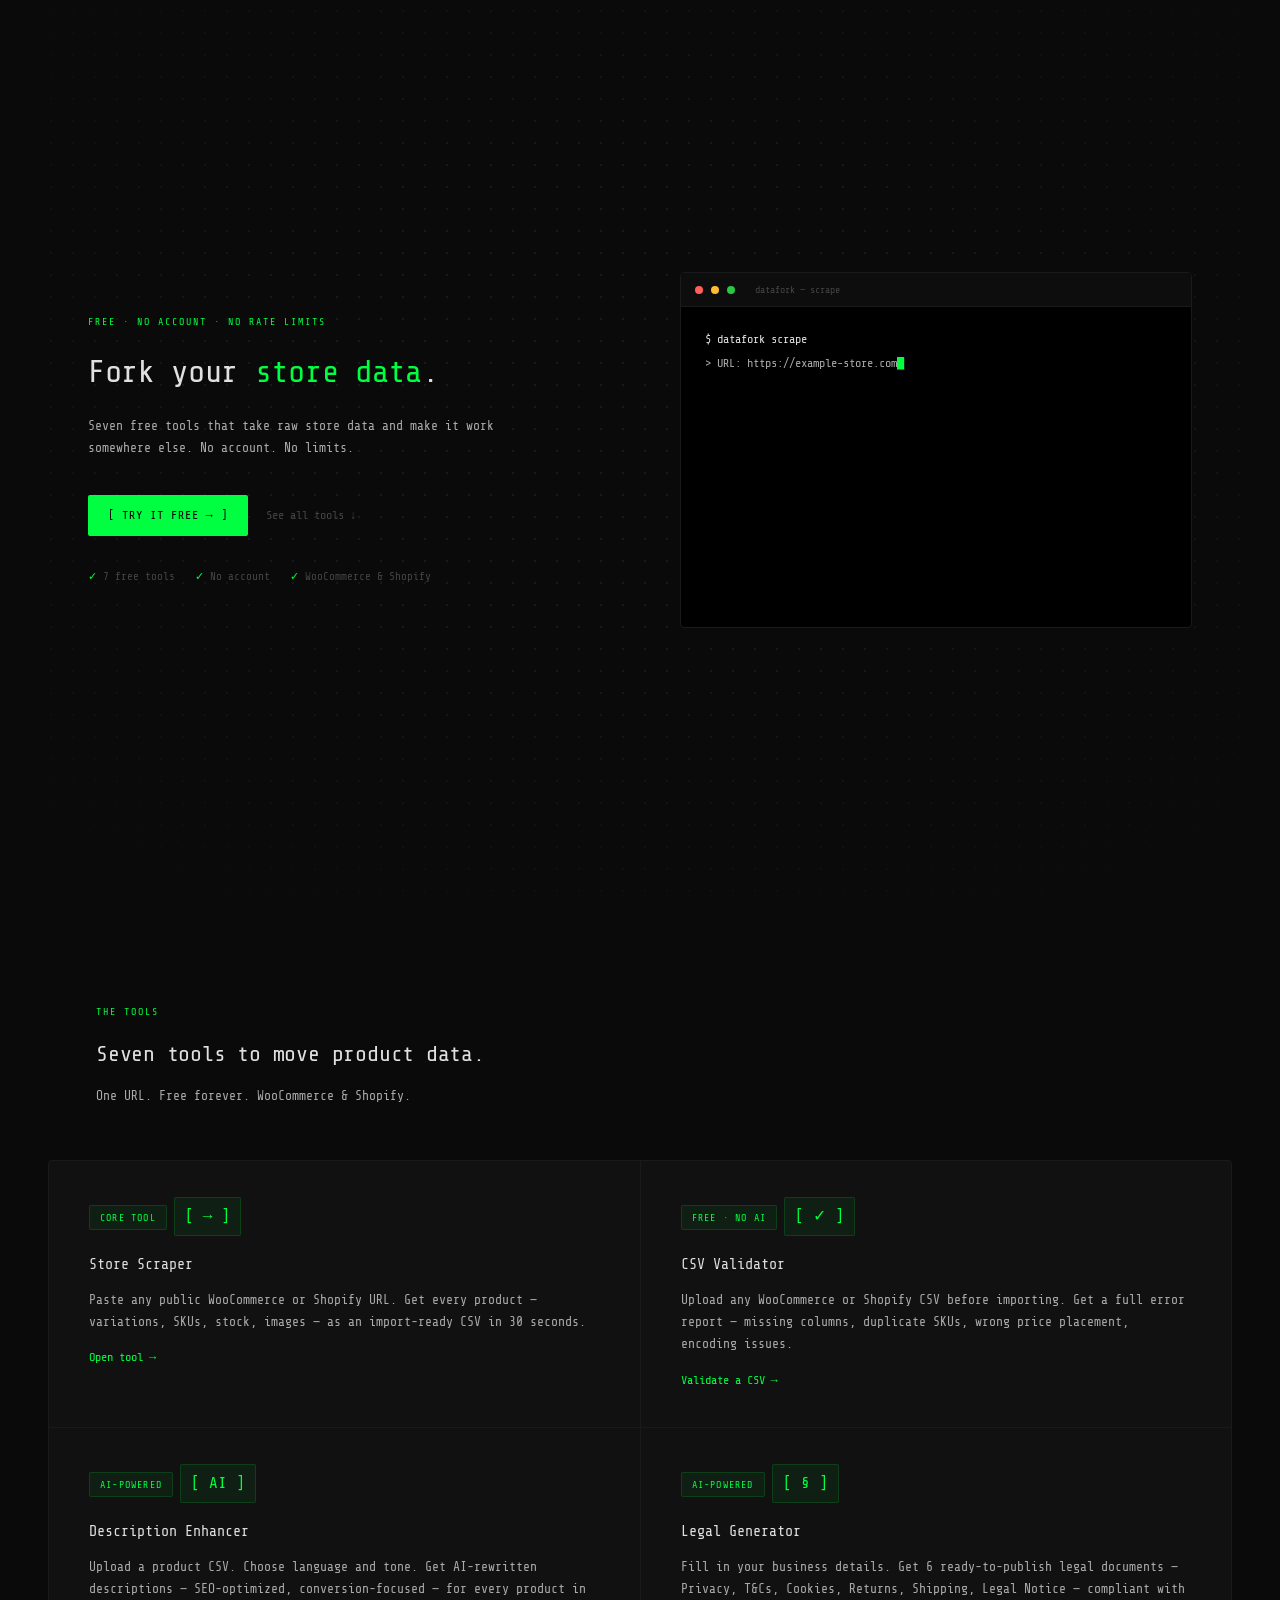
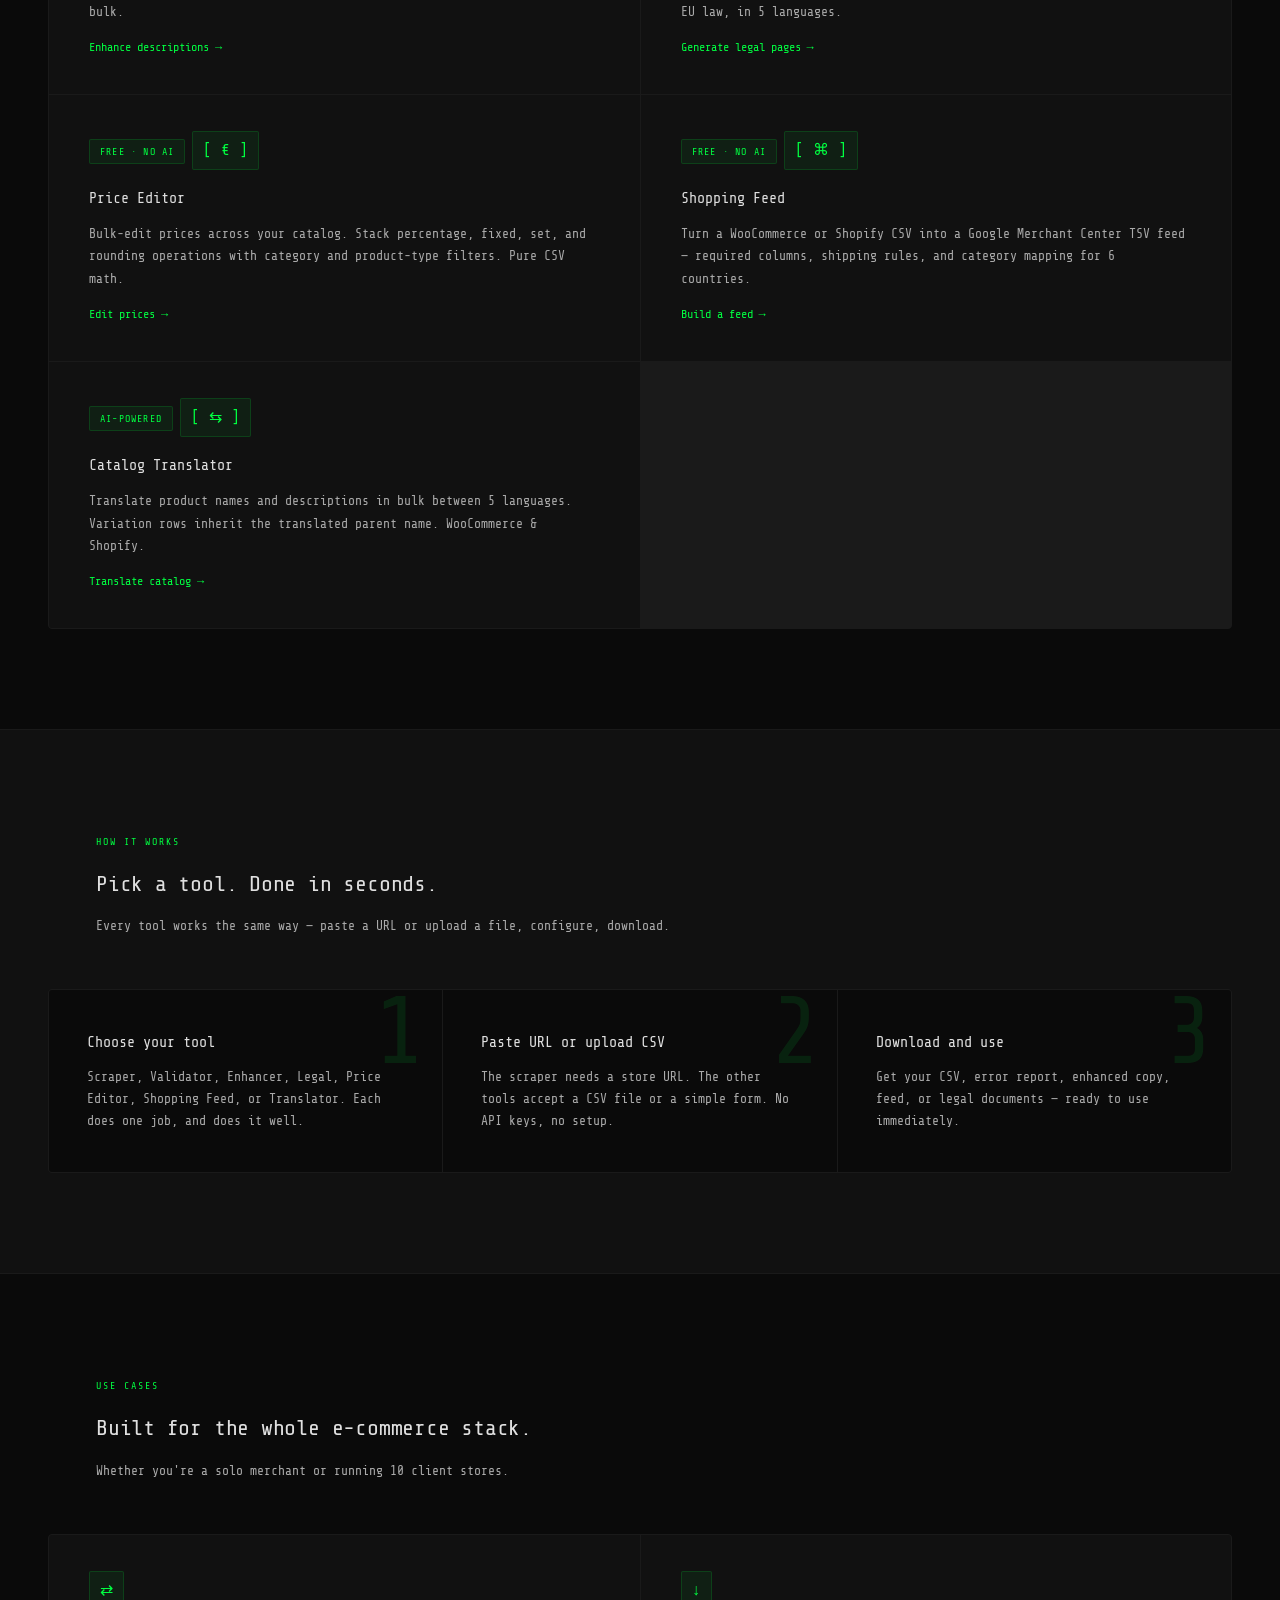
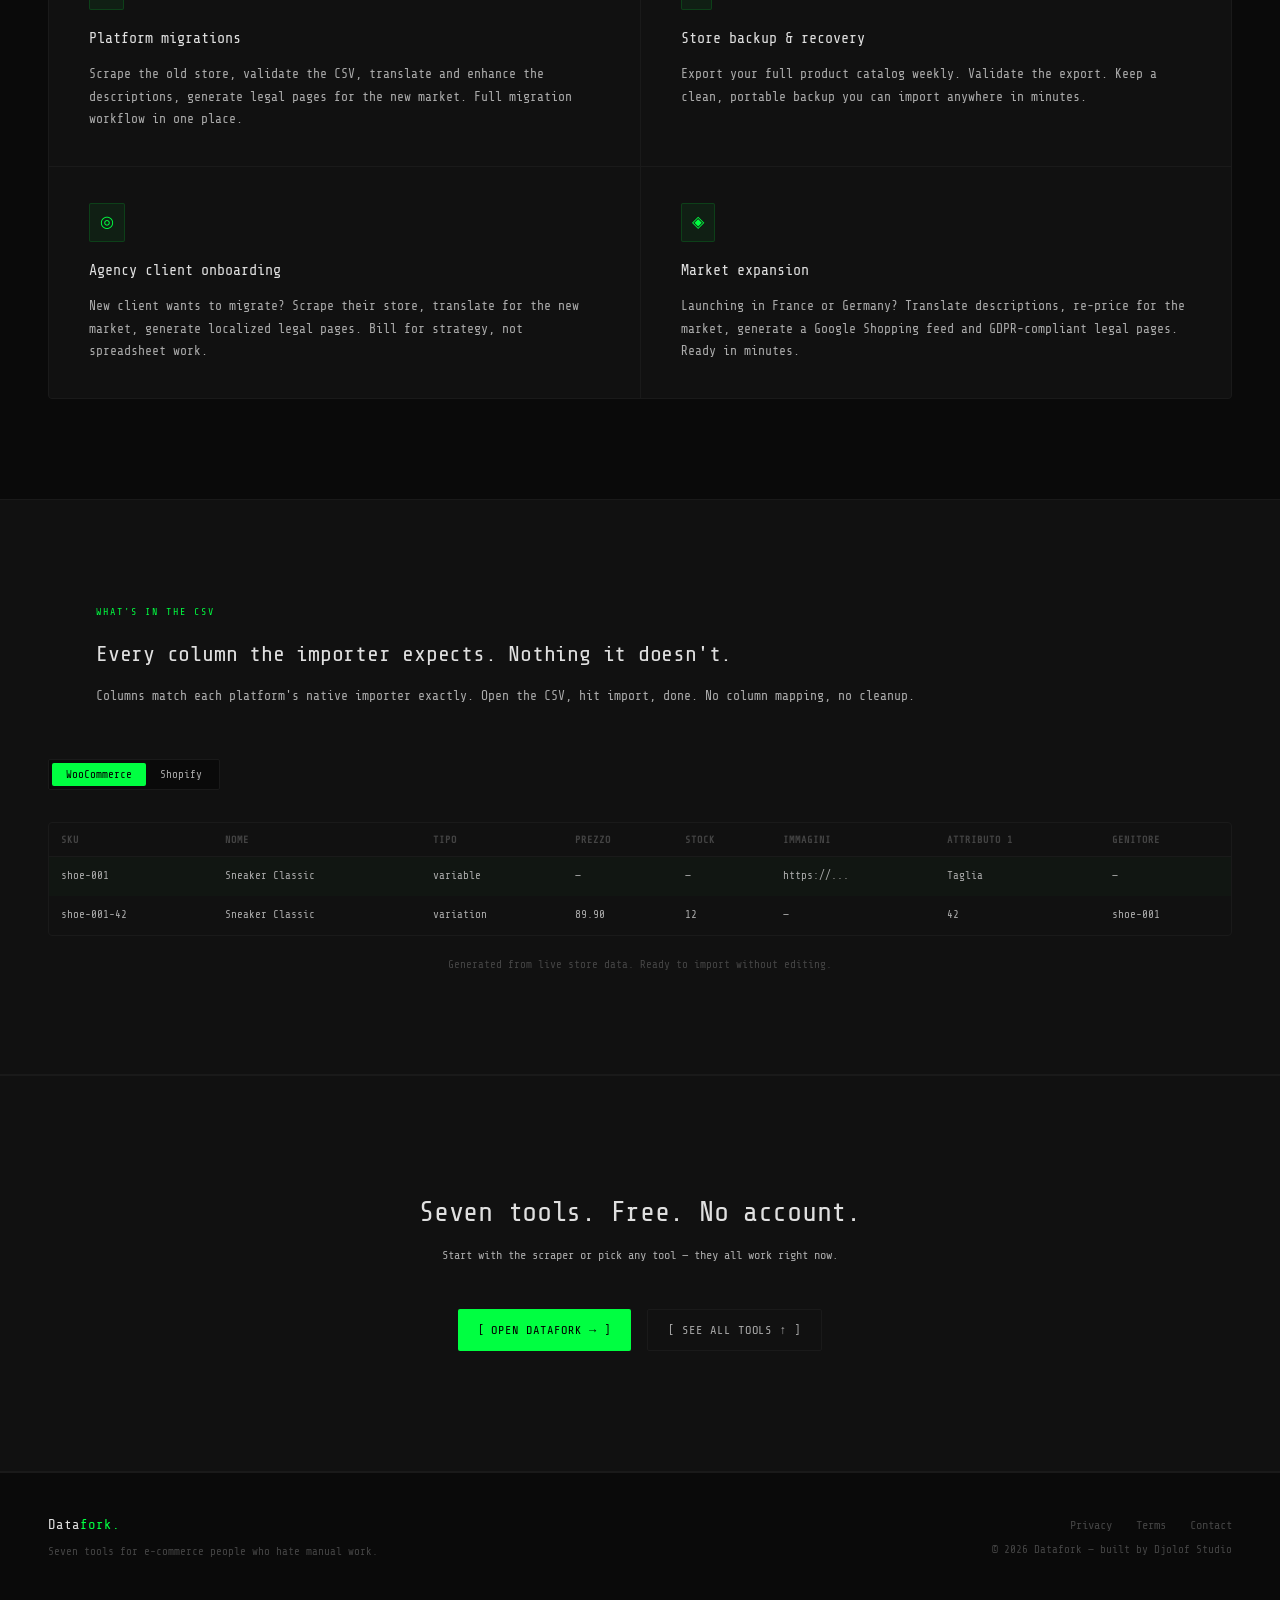
==== index.html @ 72ae556d "rebrand: StoreCSV → Datafork, Mr Robot terminal design system — Share Tech Mono, #00ff41 accent, #0a" ====
<!DOCTYPE html>
<html lang="en">
<head>
  <meta charset="UTF-8">
  <meta name="viewport" content="width=device-width, initial-scale=1.0">

  <title>Datafork — Fork your store data</title>
  <meta name="description" content="Seven free tools for e-commerce data work. Scrape any store, validate CSVs, translate catalogs, enhance descriptions, generate legal pages, create Google Shopping feeds. No account required.">
  <meta name="keywords" content="woocommerce csv export, shopify csv export, migrate woocommerce to shopify, product catalog export tool, free csv exporter, catalog translator, google shopping feed, bulk price editor">
  <link rel="canonical" href="https://datafork.io">

  <meta property="og:title" content="Datafork — Fork your store data">
  <meta property="og:description" content="Seven free tools for e-commerce data work. Scrape any store, validate CSVs, translate catalogs, enhance descriptions, generate legal pages, create Google Shopping feeds. No account required.">
  <meta property="og:type" content="website">
  <meta property="og:url" content="https://datafork.io">

  <link rel="preconnect" href="https://fonts.googleapis.com">
  <link rel="preconnect" href="https://fonts.gstatic.com" crossorigin>
  <link href="https://fonts.googleapis.com/css2?family=Share+Tech+Mono&display=swap" rel="stylesheet">

  <style>
    :root {
      --bg:#0a0a0a; --surface:#111111; --surface-2:#161616; --border:#1a1a1a;
      --border-h:#2a2a2a; --text-1:#e0e0e0; --text-2:#aaaaaa; --text-3:#444444;
      --accent:#00ff41; --accent-dim:#00cc33; --accent-bg:rgba(0,255,65,0.06);
      --accent-dark:#003d0f; --accent-light:rgba(0,255,65,0.10); --on-accent:#000000;
      --nav-bg:rgba(10,10,10,0.96); --term-bg:#000000; --term-green:#00ff41;
      --danger:#ff3232; --warning:#ffaa00; --success:#00ff41;
      --radius:2px; --radius-lg:4px; --row-alt:rgba(0,255,65,0.02); --dot:#1a1a1a;
      --term-chrome:#0d0d0d; --term-chrome-border:#1a1a1a; --term-text:#e0e0e0;
      --term-prompt:#aaaaaa; --term-muted:#444444; --term-tab:#444444;
      --tl-r:#ff5f57; --tl-y:#febc2e; --tl-g:#28c840;
    }

    * { box-sizing: border-box; margin: 0; padding: 0; }
    html { scroll-behavior: smooth; }
    body {
      background: var(--bg);
      color: var(--text-1);
      font-family: 'Share Tech Mono', 'Courier New', monospace;
      font-size: 13px;
      line-height: 1.7;
      -webkit-font-smoothing: antialiased;
      overflow-x: hidden;
    }
    a { color: inherit; text-decoration: none; }

    /* ── NAV ── */
    nav {
      position: fixed; top: 0; left: 0; right: 0; z-index: 100; height: 48px;
      display: flex; align-items: center;
      background: var(--nav-bg); backdrop-filter: blur(8px);
      border-bottom: 1px solid var(--border);
      opacity: 0; pointer-events: none; transition: opacity 300ms ease;
    }
    nav.show { opacity: 1; pointer-events: auto; }
    .nav-inner { width: 100%; max-width: 1200px; margin: 0 auto; padding: 0 48px;
      display: flex; align-items: center; justify-content: space-between; }
    .logo { font-size: 14px; }
    .nav-links { display: flex; align-items: center; gap: 26px; }
    .nav-links a.link { font-size: 11px; color: var(--text-2); letter-spacing: 0.08em; transition: color 150ms ease; }
    .nav-links a.link:hover { color: var(--text-1); }
    .nav-cta {
      font-size: 11px; letter-spacing: 0.08em;
      background: var(--accent); color: var(--on-accent);
      padding: 6px 14px; border-radius: var(--radius); transition: background 150ms ease;
    }
    .nav-cta:hover { background: var(--accent-dim); }

    /* ── Buttons ── */
    .btn-primary {
      display: inline-flex; align-items: center; gap: 8px;
      font-family: 'Share Tech Mono', 'Courier New', monospace; font-size: 12px;
      background: var(--accent); color: var(--on-accent);
      padding: 10px 20px; border-radius: var(--radius); border: none; cursor: pointer;
      letter-spacing: 0.08em; transition: background 150ms ease;
    }
    .btn-primary:hover { background: var(--accent-dim); }
    .btn-ghost {
      display: inline-flex; align-items: center; gap: 8px;
      font-family: 'Share Tech Mono', 'Courier New', monospace; font-size: 12px;
      background: transparent; color: var(--text-2); border: 1px solid var(--border);
      padding: 10px 20px; border-radius: var(--radius); letter-spacing: 0.08em;
      transition: border-color 150ms ease, color 150ms ease;
    }
    .btn-ghost:hover { border-color: var(--border-h); color: var(--text-1); }
    .btn-link { font-size: 12px; color: var(--text-3); transition: color 150ms ease; }
    .btn-link:hover { color: var(--text-2); }

    /* ── Eyebrow / section heads ── */
    .eyebrow {
      font-size: 10px; color: var(--accent);
      letter-spacing: 0.2em; text-transform: uppercase;
    }
    .sec-head { max-width: 1200px; margin: 0 auto 52px; padding: 0 48px; }
    .sec-head h2 {
      font-weight: 400; font-size: 22px;
      color: var(--text-1); letter-spacing: -0.01em; margin: 14px 0 12px;
    }
    .sec-head p { font-size: 13px; color: var(--text-2); line-height: 1.7; }

    /* ── Badge ── */
    .badge {
      display: inline-block; margin-bottom: 14px;
      background: var(--accent-bg); color: var(--accent);
      border: 1px solid rgba(0,255,65,0.15);
      font-size: 10px; letter-spacing: 0.12em; padding: 3px 10px;
      border-radius: var(--radius); text-transform: uppercase;
    }

    /* ── HERO ── */
    .hero {
      position: relative;
      max-width: 1200px; margin: 0 auto; padding: 0 48px;
      display: grid; grid-template-columns: 1fr 1fr; gap: 80px;
      align-items: center; min-height: 100vh;
    }
    .hero::before {
      content: ""; position: absolute; inset: 0; z-index: 0;
      background-image: radial-gradient(circle, var(--dot) 1px, transparent 1px);
      background-size: 22px 22px;
      -webkit-mask-image: radial-gradient(ellipse 80% 70% at 50% 45%, #000 35%, transparent 100%);
              mask-image: radial-gradient(ellipse 80% 70% at 50% 45%, #000 35%, transparent 100%);
    }
    .hero-left, .hero-right { position: relative; z-index: 1; }
    .hero-eyebrow { display: block; margin-bottom: 24px; }
    .hero h1 {
      font-weight: 400; font-size: 32px; color: var(--text-1);
      letter-spacing: -0.01em; line-height: 1.15; margin-bottom: 24px;
    }
    .hero h1 .ac { color: var(--accent); }
    .hero-sub {
      font-size: 13px; color: var(--text-2);
      line-height: 1.7; max-width: 440px; margin-bottom: 36px;
    }
    .hero-cta { display: flex; gap: 18px; align-items: center; }
    .trust { margin-top: 32px; display: flex; gap: 20px; flex-wrap: wrap; }
    .trust span { font-size: 11px; color: var(--text-3); }
    .trust .ck { color: var(--accent); }

    /* ── Terminal ── */
    .term {
      background: var(--term-bg); border: 1px solid var(--border);
      border-radius: var(--radius-lg); overflow: hidden;
    }
    .term-bar {
      background: var(--term-chrome); padding: 8px 14px;
      display: flex; align-items: center; gap: 8px; border-bottom: 1px solid var(--term-chrome-border);
    }
    .tl { width: 8px; height: 8px; border-radius:50%; display: inline-block; }
    .tl.r { background: var(--tl-r); }
    .tl.y { background: var(--tl-y); }
    .tl.g { background: var(--tl-g); }
    .term-tab { font-size: 10px; color: var(--term-tab); margin-left: 12px; }
    .term-body {
      padding: 20px 24px; min-height: 320px;
      font-size: 12px; line-height: 2.0; color: var(--term-text);
    }
    .tw-line { white-space: pre; min-height: 24px; }
    .tw-cursor { color: var(--term-green); animation: blink 1s step-end infinite; }
    @keyframes blink { 0%,100% { opacity: 1; } 50% { opacity: 0; } }

    /* ── Sections ── */
    .section { padding: 100px 48px; }
    .section.bordered { border-top: 1px solid var(--border); border-bottom: 1px solid var(--border); }
    .section.surface { background: var(--surface); }
    .grid-wrap { max-width: 1200px; margin: 0 auto; }

    /* ── HOW IT WORKS ── */
    .steps {
      display: grid; grid-template-columns: repeat(3, 1fr); gap: 1px; background: var(--border);
      border: 1px solid var(--border); border-radius: var(--radius-lg); overflow: hidden;
    }
    .step {
      background: var(--bg); padding: 40px 36px; position: relative; overflow: hidden;
      border-left: 2px solid transparent;
      transition: background 200ms ease, border-left-color 200ms ease;
    }
    .step:hover { background: var(--surface); border-left-color: var(--accent); }
    .step .watermark {
      position: absolute; top: -6px; right: 16px;
      font-size: 6rem; color: var(--accent-light); line-height: 1;
      pointer-events: none; user-select: none;
    }
    .step .body { position: relative; z-index: 1; }
    .step h3 { font-weight: 400; font-size: 15px; color: var(--text-1); margin-bottom: 10px; }
    .step p { font-size: 13px; color: var(--text-2); line-height: 1.7; }

    /* ── TOOLS / USE CASES grid ── */
    .cases {
      display: grid; grid-template-columns: repeat(2, 1fr); gap: 1px; background: var(--border);
      border: 1px solid var(--border); border-radius: var(--radius-lg); overflow: hidden;
    }
    .case { background: var(--surface); padding: 36px 40px; transition: background 200ms ease, border-color 150ms ease; }
    .case:hover { background: var(--surface-2); }
    .case .ic {
      font-size: 1rem; color: var(--accent);
      background: var(--accent-bg); border: 1px solid rgba(0,255,65,0.15);
      padding: 5px 10px; border-radius: var(--radius);
      display: inline-block; margin-bottom: 16px;
    }
    .case h3 { font-weight: 400; font-size: 15px; color: var(--text-1); margin-bottom: 12px; }
    .case p { font-size: 13px; color: var(--text-2); line-height: 1.7; }
    .case .open { display: inline-block; margin-top: 14px; font-size: 12px; color: var(--accent); }

    /* ── WHAT'S IN THE CSV ── */
    .tabs {
      display: inline-flex; background: var(--bg); border: 1px solid var(--border);
      border-radius: var(--radius); padding: 3px; margin-bottom: 32px;
    }
    .tab {
      font-family: 'Share Tech Mono', 'Courier New', monospace; font-size: 11px; padding: 5px 14px;
      background: transparent; color: var(--text-2); border: none; cursor: pointer;
      border-radius: var(--radius); transition: color 150ms ease, background 150ms ease;
    }
    .tab:hover { color: var(--text-1); }
    .tab.active { background: var(--accent); color: var(--on-accent); }
    .table-box { overflow-x: auto; border: 1px solid var(--border); border-radius: var(--radius-lg); }
    .panel { display: none; }
    .panel.active { display: block; }
    table.cols { width: 100%; border-collapse: collapse; font-size: 11px; min-width: 680px; }
    table.cols th {
      font-size: 10px; color: var(--text-3); text-transform: uppercase; letter-spacing: 0.1em;
      border-bottom: 1px solid var(--border); padding: 8px 12px; text-align: left; white-space: nowrap;
    }
    table.cols td { color: var(--text-2); padding: 10px 12px; white-space: nowrap; }
    table.cols tbody tr:nth-child(odd) { background: var(--row-alt); }
    table.cols tbody tr:hover { background: rgba(0,255,65,0.04); }
    .csv-caption { font-size: 11px; color: var(--text-3); text-align: center; margin-top: 20px; }

    /* ── FINAL CTA ── */
    .final-cta {
      padding: 120px 48px; text-align: center;
      background: var(--surface); border-top: 1px solid var(--border); border-bottom: 1px solid var(--border);
    }
    .final-cta h2 {
      font-weight: 400; font-size: 28px;
      color: var(--text-1); letter-spacing: -0.01em; line-height: 1.15; margin-bottom: 16px;
    }
    .final-cta .sub { font-size: 12px; color: var(--text-2); margin-bottom: 44px; }

    /* ── FOOTER ── */
    footer {
      background: var(--bg); border-top: 1px solid var(--border); padding: 40px 48px;
      display: flex; justify-content: space-between; align-items: center; gap: 24px; flex-wrap: wrap;
    }
    .foot-logo { font-size: 14px; }
    .foot-tagline { font-size: 11px; color: var(--text-3); margin-top: 6px; }
    .foot-right { text-align: right; }
    .foot-links { display: flex; gap: 24px; justify-content: flex-end; margin-bottom: 6px; }
    .foot-links a { font-size: 12px; color: var(--text-3); transition: color 150ms ease; }
    .foot-links a:hover { color: var(--text-2); }
    .foot-copy { font-size: 11px; color: var(--text-3); }

    /* ── Scroll animations ── */
    .animate-in {
      opacity: 0; transform: translateY(24px);
      transition: opacity 600ms ease var(--d, 0ms), transform 600ms ease var(--d, 0ms);
    }
    .animate-in.visible { opacity: 1; transform: translateY(0); }
    .cases .case:nth-child(2n) { --d: 100ms; }

    /* ── Responsive ── */
    @media (max-width: 768px) {
      .nav-inner { padding: 0 24px; }
      .nav-links .link { display: none; }
      .hero { grid-template-columns: 1fr; gap: 40px; padding: 96px 24px 60px; min-height: auto; }
      .steps, .cases { grid-template-columns: 1fr; }
      .section { padding: 80px 24px; }
      .sec-head { padding: 0 24px; }
      .final-cta { padding: 90px 24px; }
      footer { padding: 32px 24px; flex-direction: column; align-items: flex-start; }
      .foot-right { text-align: left; }
      .foot-links { justify-content: flex-start; }
    }
  </style>
</head>
<body>

  <!-- ── NAV ── -->
  <nav id="nav">
    <div class="nav-inner">
      <a href="#" class="logo"><span style="color:var(--text-1)">Data</span><span style="color:var(--accent)">fork.</span></a>
      <div class="nav-links">
        <a href="#how" class="link">How it works</a>
        <a href="#tools" class="link">Tools</a>
        <a href="#cases" class="link">Use cases</a>
        <a href="http://76.13.149.203:5050/" class="nav-cta">Try free →</a>
      </div>
    </div>
  </nav>

  <!-- ── HERO ── -->
  <header class="hero">
    <div class="hero-left">
      <span class="eyebrow hero-eyebrow">FREE · NO ACCOUNT · NO RATE LIMITS</span>
      <h1>Fork your <span class="ac">store data</span>.</h1>
      <p class="hero-sub">Seven free tools that take raw store data and make it work somewhere else. No account. No limits.</p>
      <div class="hero-cta">
        <a href="http://76.13.149.203:5050/" class="btn-primary">[ TRY IT FREE → ]</a>
        <a href="#tools" class="btn-link">See all tools ↓</a>
      </div>
      <div class="trust">
        <span><span class="ck">✓</span> 7 free tools</span>
        <span><span class="ck">✓</span> No account</span>
        <span><span class="ck">✓</span> WooCommerce &amp; Shopify</span>
      </div>
    </div>

    <div class="hero-right">
      <div class="term">
        <div class="term-bar">
          <span class="tl r"></span><span class="tl y"></span><span class="tl g"></span>
          <span class="term-tab">datafork — scrape</span>
        </div>
        <div class="term-body" id="term-body"></div>
      </div>
    </div>
  </header>

  <!-- ── THE TOOLS ── -->
  <section class="section" id="tools">
    <div class="sec-head">
      <span class="eyebrow">THE TOOLS</span>
      <h2 class="animate-in">Seven tools to move product data.</h2>
      <p>One URL. Free forever. WooCommerce &amp; Shopify.</p>
    </div>
    <div class="grid-wrap">
      <div class="cases">
        <div class="case animate-in">
          <span class="badge">CORE TOOL</span>
          <div class="ic">[ → ]</div>
          <h3>Store Scraper</h3>
          <p>Paste any public WooCommerce or Shopify URL. Get every product — variations, SKUs, stock, images — as an import-ready CSV in 30 seconds.</p>
          <a href="http://76.13.149.203:5050/" class="open">Open tool →</a>
        </div>
        <div class="case animate-in">
          <span class="badge">FREE · NO AI</span>
          <div class="ic">[ ✓ ]</div>
          <h3>CSV Validator</h3>
          <p>Upload any WooCommerce or Shopify CSV before importing. Get a full error report — missing columns, duplicate SKUs, wrong price placement, encoding issues.</p>
          <a href="http://76.13.149.203:5050/validator" class="open">Validate a CSV →</a>
        </div>
        <div class="case animate-in">
          <span class="badge">AI-POWERED</span>
          <div class="ic">[ AI ]</div>
          <h3>Description Enhancer</h3>
          <p>Upload a product CSV. Choose language and tone. Get AI-rewritten descriptions — SEO-optimized, conversion-focused — for every product in bulk.</p>
          <a href="http://76.13.149.203:5050/enhancer" class="open">Enhance descriptions →</a>
        </div>
        <div class="case animate-in">
          <span class="badge">AI-POWERED</span>
          <div class="ic">[ § ]</div>
          <h3>Legal Generator</h3>
          <p>Fill in your business details. Get 6 ready-to-publish legal documents — Privacy, T&amp;Cs, Cookies, Returns, Shipping, Legal Notice — compliant with EU law, in 5 languages.</p>
          <a href="http://76.13.149.203:5050/legal" class="open">Generate legal pages →</a>
        </div>
        <div class="case animate-in">
          <span class="badge">FREE · NO AI</span>
          <div class="ic">[ € ]</div>
          <h3>Price Editor</h3>
          <p>Bulk-edit prices across your catalog. Stack percentage, fixed, set, and rounding operations with category and product-type filters. Pure CSV math.</p>
          <a href="http://76.13.149.203:5050/price-editor" class="open">Edit prices →</a>
        </div>
        <div class="case animate-in">
          <span class="badge">FREE · NO AI</span>
          <div class="ic">[ ⌘ ]</div>
          <h3>Shopping Feed</h3>
          <p>Turn a WooCommerce or Shopify CSV into a Google Merchant Center TSV feed — required columns, shipping rules, and category mapping for 6 countries.</p>
          <a href="http://76.13.149.203:5050/shopping-feed" class="open">Build a feed →</a>
        </div>
        <div class="case animate-in">
          <span class="badge">AI-POWERED</span>
          <div class="ic">[ ⇆ ]</div>
          <h3>Catalog Translator</h3>
          <p>Translate product names and descriptions in bulk between 5 languages. Variation rows inherit the translated parent name. WooCommerce &amp; Shopify.</p>
          <a href="http://76.13.149.203:5050/translator" class="open">Translate catalog →</a>
        </div>
      </div>
    </div>
  </section>

  <!-- ── HOW IT WORKS ── -->
  <section class="section bordered surface" id="how">
    <div class="sec-head">
      <span class="eyebrow">HOW IT WORKS</span>
      <h2 class="animate-in">Pick a tool. Done in seconds.</h2>
      <p>Every tool works the same way — paste a URL or upload a file, configure, download.</p>
    </div>
    <div class="grid-wrap">
      <div class="steps">
        <div class="step animate-in">
          <span class="watermark">1</span>
          <div class="body">
            <h3>Choose your tool</h3>
            <p>Scraper, Validator, Enhancer, Legal, Price Editor, Shopping Feed, or Translator. Each does one job, and does it well.</p>
          </div>
        </div>
        <div class="step animate-in">
          <span class="watermark">2</span>
          <div class="body">
            <h3>Paste URL or upload CSV</h3>
            <p>The scraper needs a store URL. The other tools accept a CSV file or a simple form. No API keys, no setup.</p>
          </div>
        </div>
        <div class="step animate-in">
          <span class="watermark">3</span>
          <div class="body">
            <h3>Download and use</h3>
            <p>Get your CSV, error report, enhanced copy, feed, or legal documents — ready to use immediately.</p>
          </div>
        </div>
      </div>
    </div>
  </section>

  <!-- ── USE CASES ── -->
  <section class="section" id="cases">
    <div class="sec-head">
      <span class="eyebrow">USE CASES</span>
      <h2 class="animate-in">Built for the whole e-commerce stack.</h2>
      <p>Whether you're a solo merchant or running 10 client stores.</p>
    </div>
    <div class="grid-wrap">
      <div class="cases">
        <div class="case animate-in">
          <div class="ic">⇄</div>
          <h3>Platform migrations</h3>
          <p>Scrape the old store, validate the CSV, translate and enhance the descriptions, generate legal pages for the new market. Full migration workflow in one place.</p>
        </div>
        <div class="case animate-in">
          <div class="ic">↓</div>
          <h3>Store backup &amp; recovery</h3>
          <p>Export your full product catalog weekly. Validate the export. Keep a clean, portable backup you can import anywhere in minutes.</p>
        </div>
        <div class="case animate-in">
          <div class="ic">◎</div>
          <h3>Agency client onboarding</h3>
          <p>New client wants to migrate? Scrape their store, translate for the new market, generate localized legal pages. Bill for strategy, not spreadsheet work.</p>
        </div>
        <div class="case animate-in">
          <div class="ic">◈</div>
          <h3>Market expansion</h3>
          <p>Launching in France or Germany? Translate descriptions, re-price for the market, generate a Google Shopping feed and GDPR-compliant legal pages. Ready in minutes.</p>
        </div>
      </div>
    </div>
  </section>

  <!-- ── WHAT'S IN THE CSV ── -->
  <section class="section bordered surface">
    <div class="sec-head">
      <span class="eyebrow">WHAT'S IN THE CSV</span>
      <h2 class="animate-in">Every column the importer expects. Nothing it doesn't.</h2>
      <p>Columns match each platform's native importer exactly. Open the CSV, hit import, done. No column mapping, no cleanup.</p>
    </div>
    <div class="grid-wrap animate-in">
      <div class="tabs">
        <button class="tab active" data-tab="woo">WooCommerce</button>
        <button class="tab" data-tab="shopify">Shopify</button>
      </div>
      <div class="table-box">
        <div class="panel active" id="panel-woo">
          <table class="cols">
            <thead>
              <tr><th>SKU</th><th>Nome</th><th>Tipo</th><th>Prezzo</th><th>Stock</th><th>Immagini</th><th>Attributo 1</th><th>Genitore</th></tr>
            </thead>
            <tbody>
              <tr><td>shoe-001</td><td>Sneaker Classic</td><td>variable</td><td>—</td><td>—</td><td>https://...</td><td>Taglia</td><td>—</td></tr>
              <tr><td>shoe-001-42</td><td>Sneaker Classic</td><td>variation</td><td>89.90</td><td>12</td><td>—</td><td>42</td><td>shoe-001</td></tr>
            </tbody>
          </table>
        </div>
        <div class="panel" id="panel-shopify">
          <table class="cols">
            <thead>
              <tr><th>Handle</th><th>Title</th><th>Type</th><th>Price</th><th>Qty</th><th>Image Src</th><th>Option1 Name</th><th>Option1 Value</th></tr>
            </thead>
            <tbody>
              <tr><td>sneaker-classic</td><td>Sneaker Classic</td><td>Footwear</td><td>—</td><td>—</td><td>https://...</td><td>Size</td><td>—</td></tr>
              <tr><td>sneaker-classic</td><td>Sneaker Classic</td><td>Footwear</td><td>89.90</td><td>12</td><td>https://...</td><td>Size</td><td>42</td></tr>
            </tbody>
          </table>
        </div>
      </div>
      <p class="csv-caption">Generated from live store data. Ready to import without editing.</p>
    </div>
  </section>

  <!-- ── FINAL CTA ── -->
  <section class="final-cta">
    <h2 class="animate-in">Seven tools. Free. No account.</h2>
    <p class="sub">Start with the scraper or pick any tool — they all work right now.</p>
    <div style="display:inline-flex;gap:16px;flex-wrap:wrap;justify-content:center;">
      <a href="http://76.13.149.203:5050/" class="btn-primary">[ OPEN DATAFORK → ]</a>
      <a href="#tools" class="btn-ghost">[ SEE ALL TOOLS ↑ ]</a>
    </div>
  </section>

  <!-- ── FOOTER ── -->
  <footer>
    <div class="foot-left">
      <div class="foot-logo"><span style="color:var(--text-1)">Data</span><span style="color:var(--accent)">fork.</span></div>
      <div class="foot-tagline">Seven tools for e-commerce people who hate manual work.</div>
    </div>
    <div class="foot-right">
      <div class="foot-links">
        <a href="#">Privacy</a>
        <a href="#">Terms</a>
        <a href="#">Contact</a>
      </div>
      <div class="foot-copy">© 2026 Datafork — built by Djolof Studio</div>
    </div>
  </footer>

  <script>
    // ── NAV: appear after 40px scroll ──
    const nav = document.getElementById('nav');
    function onScroll() { nav.classList.toggle('show', window.scrollY > 40); }
    window.addEventListener('scroll', onScroll, { passive: true });
    onScroll();

    // ── Tab switcher ──
    document.querySelectorAll('.tab').forEach(function (tab) {
      tab.addEventListener('click', function () {
        document.querySelectorAll('.tab').forEach(t => t.classList.remove('active'));
        document.querySelectorAll('.panel').forEach(p => p.classList.remove('active'));
        tab.classList.add('active');
        document.getElementById('panel-' + tab.dataset.tab).classList.add('active');
      });
    });

    // ── Scroll animations ──
    const obs = new IntersectionObserver(function (entries) {
      entries.forEach(function (e) {
        if (e.isIntersecting) { e.target.classList.add('visible'); obs.unobserve(e.target); }
      });
    }, { threshold: 0.08 });
    document.querySelectorAll('.animate-in').forEach(el => obs.observe(el));

    // ── Typewriter terminal ──
    const LINES = [
      { text: "$ datafork scrape", color: "var(--term-text)", delay: 0 },
      { text: "> URL: https://example-store.com", color: "var(--term-prompt)", delay: 500 },
      { text: "", delay: 300 },
      { text: "Detecting platform...", color: "var(--term-muted)", delay: 400 },
      { text: "✓ WooCommerce detected", color: "var(--term-green)", delay: 700 },
      { text: "", delay: 200 },
      { text: "Fetching products...", color: "var(--term-muted)", delay: 300 },
      { text: "  → Page 1: 47 products", color: "var(--term-muted)", delay: 600 },
      { text: "  → Page 2: 47 products", color: "var(--term-muted)", delay: 500 },
      { text: "", delay: 200 },
      { text: "████████████████████ 100%", color: "var(--term-green)", delay: 800 },
      { text: "", delay: 100 },
      { text: "✓ 94 products exported", color: "var(--term-green)", delay: 300 },
      { text: "  187 rows (incl. variations, images, SKUs)", color: "var(--term-muted)", delay: 200 },
      { text: "", delay: 300 },
      { text: "[ ↓ download: example-store_woo_20260624.csv ]", color: "var(--term-green)", delay: 400 },
    ];

    const body = document.getElementById('term-body');
    const cursor = document.createElement('span');
    cursor.className = 'tw-cursor';
    cursor.textContent = '█';

    function sleep(ms) { return new Promise(r => setTimeout(r, ms)); }

    async function typeLine(line) {
      const div = document.createElement('div');
      div.className = 'tw-line';
      div.style.color = line.color || 'var(--term-muted)';
      const txt = document.createElement('span');
      div.appendChild(txt);
      div.appendChild(cursor);
      body.appendChild(div);
      const text = line.text || '';
      const speed = text.length > 30 ? 8 : 18;
      for (let i = 0; i < text.length; i++) {
        txt.textContent += text[i];
        await sleep(speed);
      }
    }

    async function runTerminal() {
      while (true) {
        body.innerHTML = '';
        body.style.opacity = '1';
        await sleep(800);
        for (const line of LINES) {
          await typeLine(line);
          if (line.delay) await sleep(line.delay);
        }
        await sleep(3000);
        body.style.transition = 'opacity 400ms ease';
        body.style.opacity = '0';
        await sleep(450);
      }
    }
    runTerminal();
  </script>
</body>
</html>
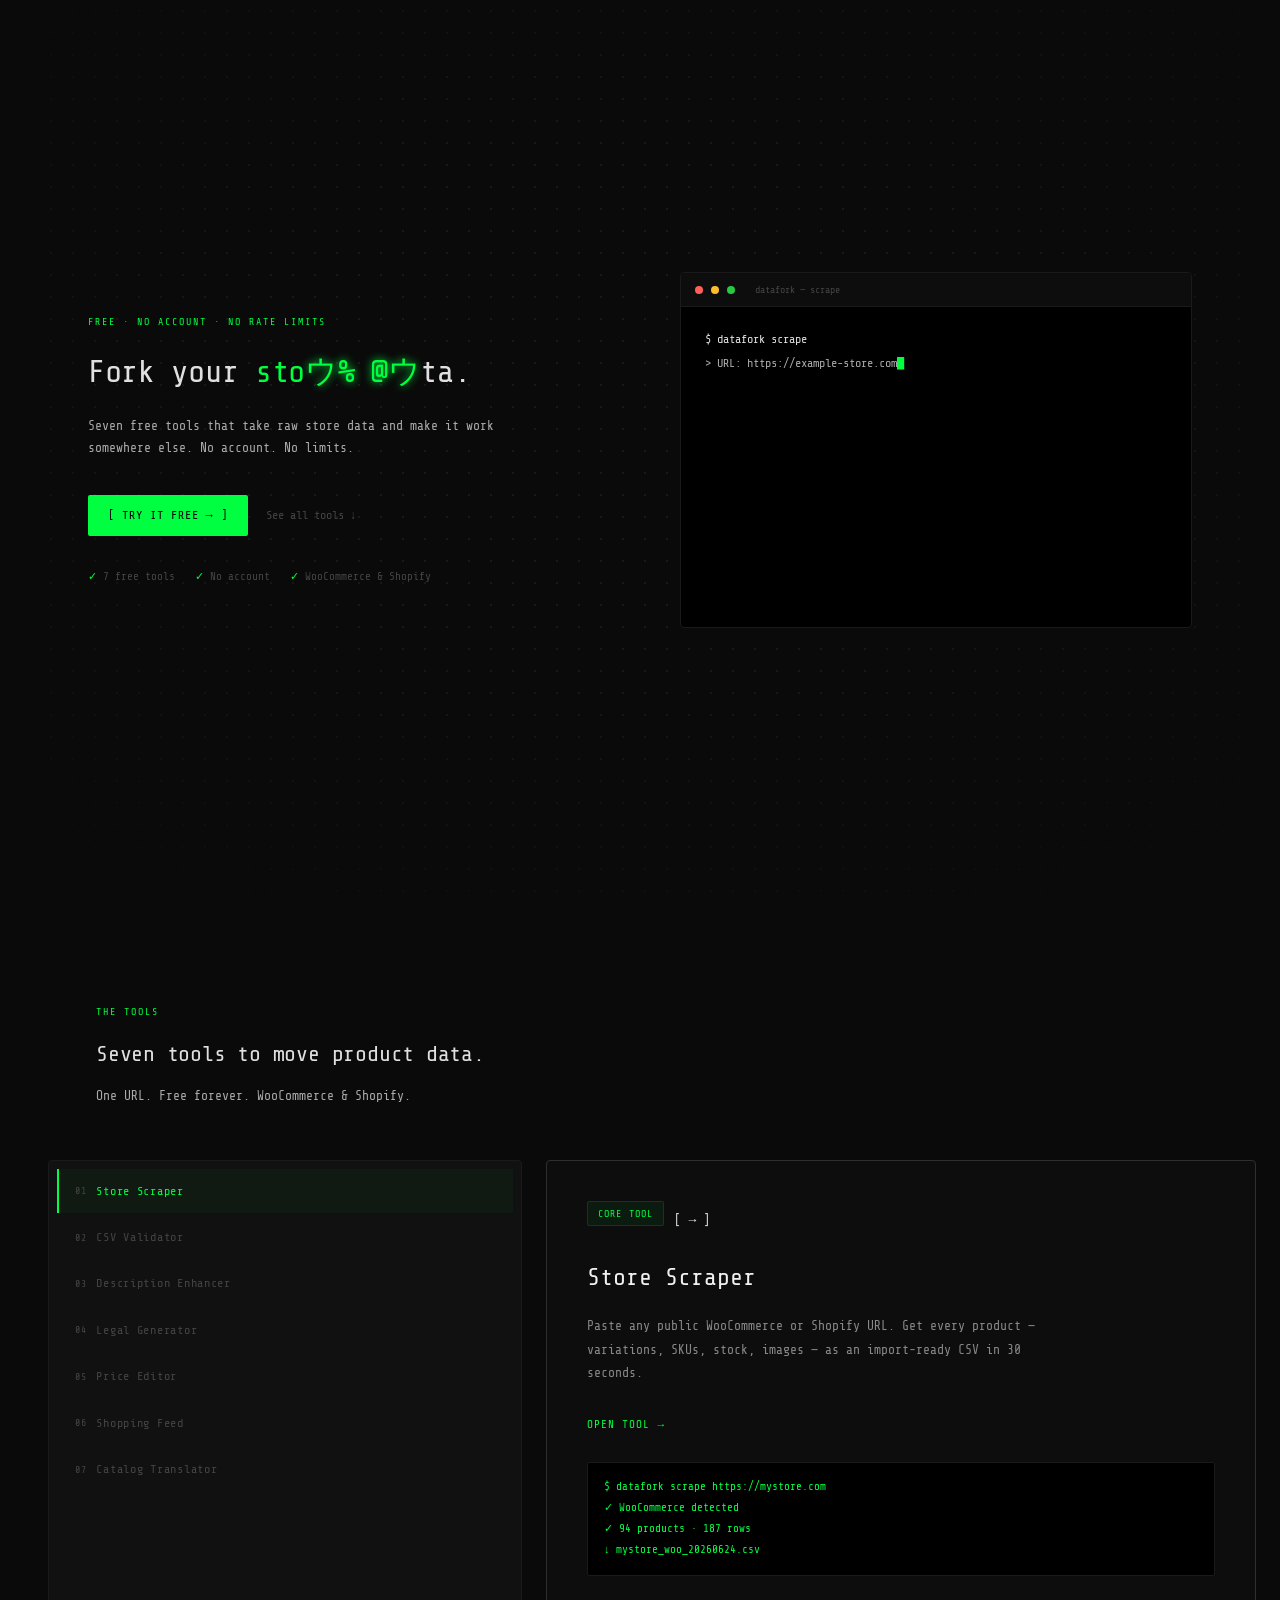
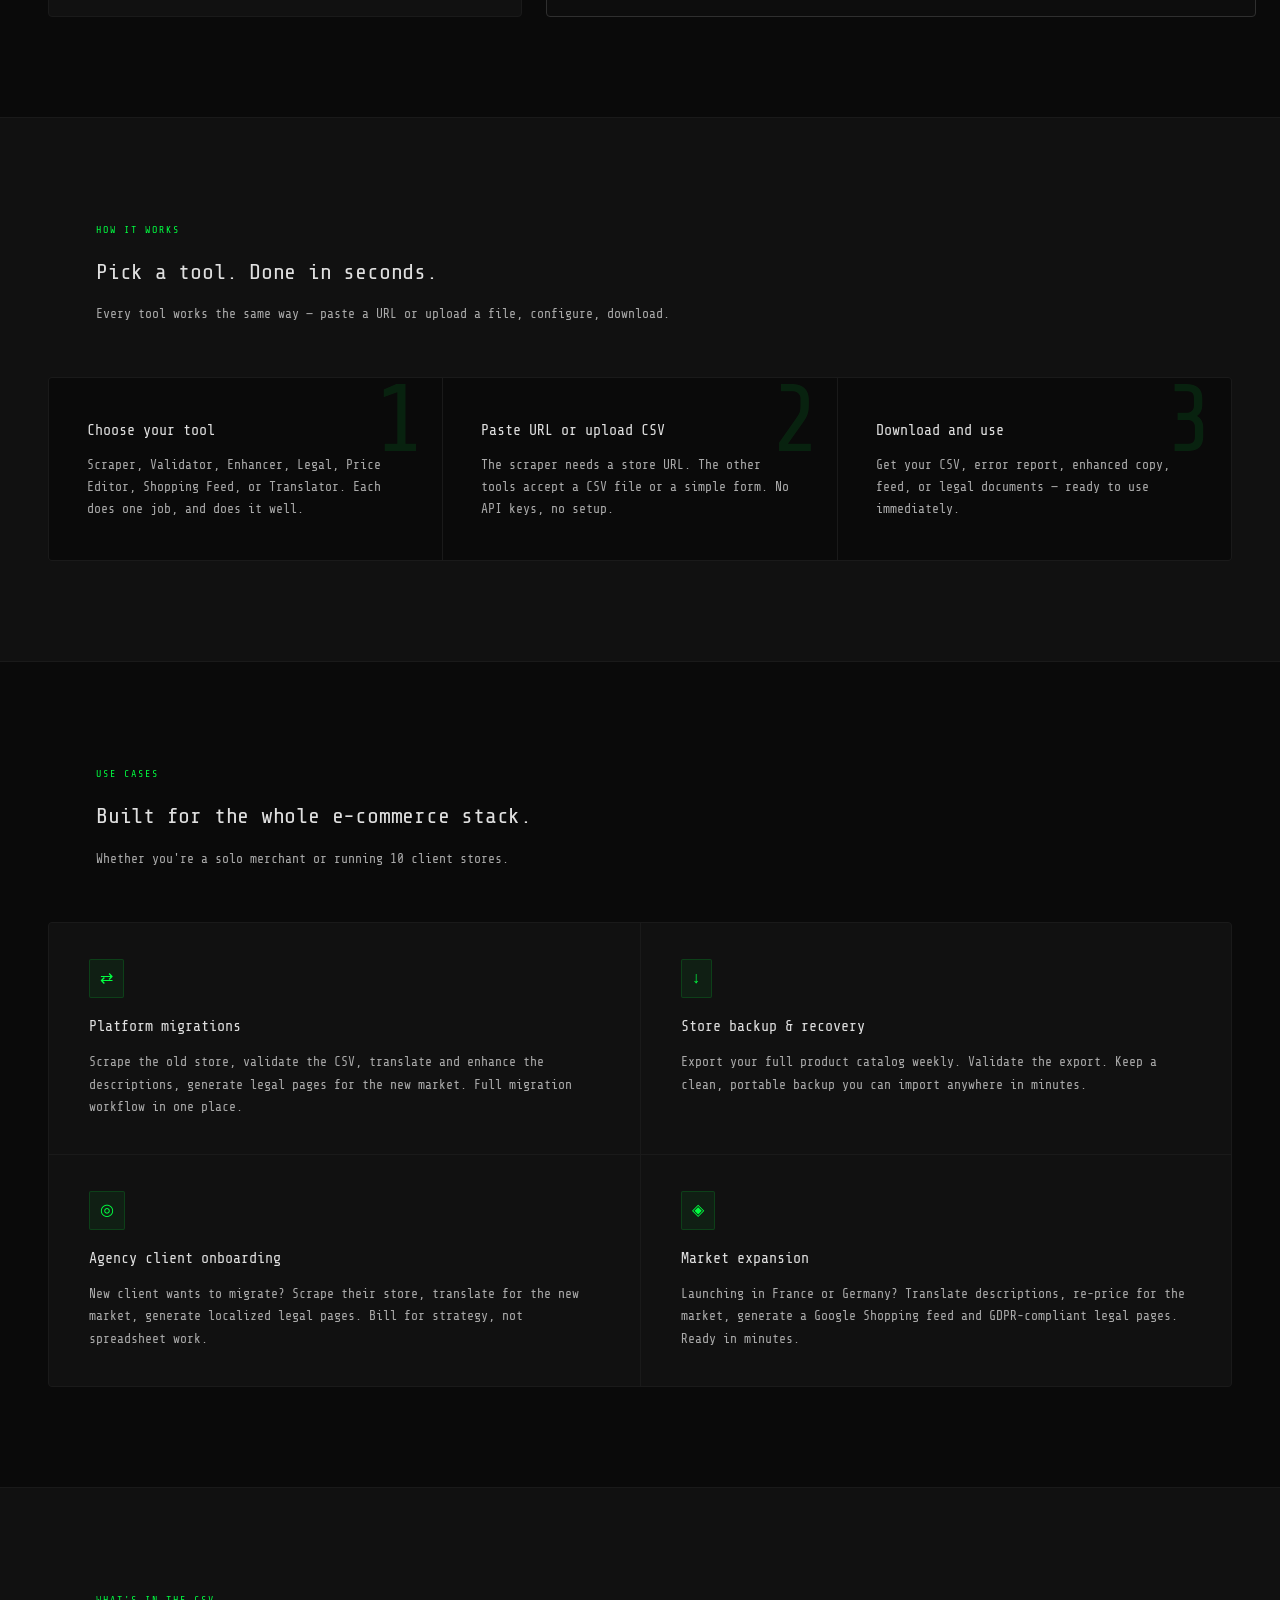
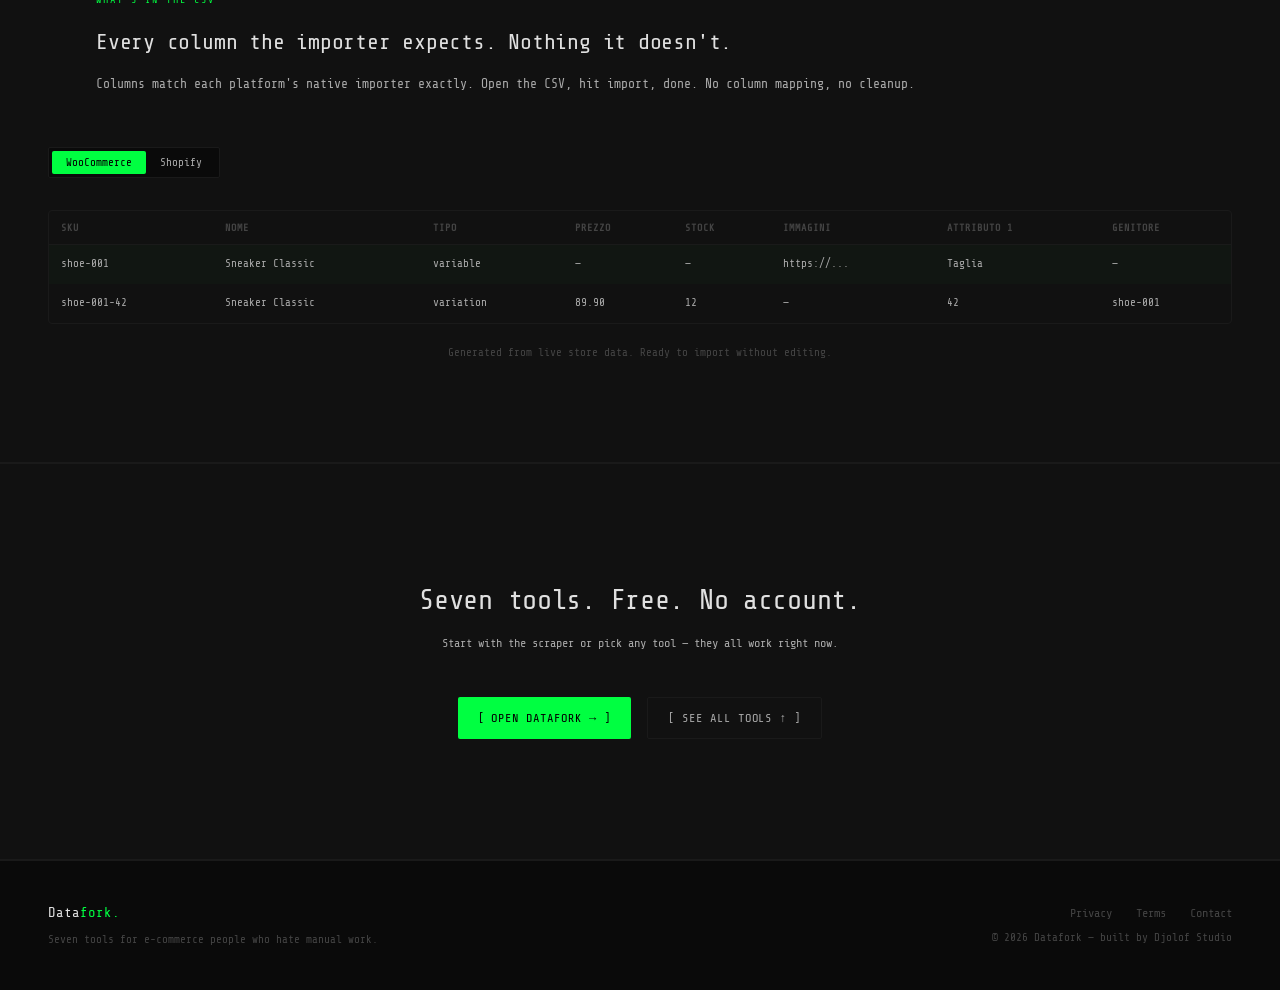
==== commit 66ab3076: "feat: matrix text H1 animation, feature carousel for tools section Co-Authored-By: Claude Opus 4.8 (" ====
--- a/index.html
+++ b/index.html
@@ -203,6 +203,41 @@
     .case p { font-size: 13px; color: var(--text-2); line-height: 1.7; }
     .case .open { display: inline-block; margin-top: 14px; font-size: 12px; color: var(--accent); }
 
+    /* ── TOOL CAROUSEL ── */
+    .carousel { display: grid; grid-template-columns: 40% 60%; gap: 24px; align-items: stretch; }
+    .carousel-list {
+      display: flex; flex-direction: column; gap: 2px;
+      border: 1px solid var(--border); border-radius: var(--radius-lg); padding: 8px; background: var(--surface);
+    }
+    .carousel-item {
+      font-family: 'Share Tech Mono', 'Courier New', monospace; font-size: 12px; color: var(--text-3);
+      padding: 12px 16px; border-left: 2px solid transparent; cursor: pointer;
+      letter-spacing: 0.06em; transition: all 150ms;
+      display: flex; align-items: center; gap: 10px;
+    }
+    .carousel-item:hover { color: var(--text-2); border-left-color: var(--border-h); }
+    .carousel-item.active { color: var(--accent); border-left: 2px solid var(--accent); background: rgba(0,255,65,0.04); }
+    .carousel-item .ci-num { color: var(--text-3); font-size: 10px; }
+    .carousel-card {
+      background: #0d0d0d; border: 1px solid #2f2f2f; border-radius: 4px; padding: 40px; min-height: 320px;
+      opacity: 1; transform: translateX(0); transition: opacity 200ms ease, transform 200ms ease;
+    }
+    .carousel-card.swap { opacity: 0; transform: translateX(8px); }
+    .cc-badges { display: flex; gap: 10px; align-items: center; margin-bottom: 18px; }
+    .cc-badges .ic { margin-bottom: 0; }
+    .cc-name { font-size: 24px; color: #f0f0f0; margin-bottom: 16px; }
+    .cc-desc { font-size: 13px; color: #888888; line-height: 1.8; max-width: 480px; margin-bottom: 28px; }
+    .cc-cta { color: var(--accent); font-size: 11px; letter-spacing: 0.1em; text-transform: uppercase; display: inline-block; margin-bottom: 28px; }
+    .cc-term {
+      background: #000; border: 1px solid var(--border); border-radius: var(--radius);
+      padding: 14px 16px; font-family: 'Share Tech Mono', 'Courier New', monospace;
+      font-size: 11px; line-height: 1.9; color: var(--accent); white-space: pre; overflow-x: auto;
+    }
+    @media (max-width: 768px) {
+      .carousel { grid-template-columns: 1fr; }
+      .carousel-card { padding: 24px; }
+    }
+
     /* ── WHAT'S IN THE CSV ── */
     .tabs {
       display: inline-flex; background: var(--bg); border: 1px solid var(--border);
@@ -294,7 +329,7 @@
   <header class="hero">
     <div class="hero-left">
       <span class="eyebrow hero-eyebrow">FREE · NO ACCOUNT · NO RATE LIMITS</span>
-      <h1>Fork your <span class="ac">store data</span>.</h1>
+      <h1 class="hero-h1">Fork your <span class="ac">store data.</span></h1>
       <p class="hero-sub">Seven free tools that take raw store data and make it work somewhere else. No account. No limits.</p>
       <div class="hero-cta">
         <a href="http://76.13.149.203:5050/" class="btn-primary">[ TRY IT FREE → ]</a>
@@ -326,56 +361,9 @@
       <p>One URL. Free forever. WooCommerce &amp; Shopify.</p>
     </div>
     <div class="grid-wrap">
-      <div class="cases">
-        <div class="case animate-in">
-          <span class="badge">CORE TOOL</span>
-          <div class="ic">[ → ]</div>
-          <h3>Store Scraper</h3>
-          <p>Paste any public WooCommerce or Shopify URL. Get every product — variations, SKUs, stock, images — as an import-ready CSV in 30 seconds.</p>
-          <a href="http://76.13.149.203:5050/" class="open">Open tool →</a>
-        </div>
-        <div class="case animate-in">
-          <span class="badge">FREE · NO AI</span>
-          <div class="ic">[ ✓ ]</div>
-          <h3>CSV Validator</h3>
-          <p>Upload any WooCommerce or Shopify CSV before importing. Get a full error report — missing columns, duplicate SKUs, wrong price placement, encoding issues.</p>
-          <a href="http://76.13.149.203:5050/validator" class="open">Validate a CSV →</a>
-        </div>
-        <div class="case animate-in">
-          <span class="badge">AI-POWERED</span>
-          <div class="ic">[ AI ]</div>
-          <h3>Description Enhancer</h3>
-          <p>Upload a product CSV. Choose language and tone. Get AI-rewritten descriptions — SEO-optimized, conversion-focused — for every product in bulk.</p>
-          <a href="http://76.13.149.203:5050/enhancer" class="open">Enhance descriptions →</a>
-        </div>
-        <div class="case animate-in">
-          <span class="badge">AI-POWERED</span>
-          <div class="ic">[ § ]</div>
-          <h3>Legal Generator</h3>
-          <p>Fill in your business details. Get 6 ready-to-publish legal documents — Privacy, T&amp;Cs, Cookies, Returns, Shipping, Legal Notice — compliant with EU law, in 5 languages.</p>
-          <a href="http://76.13.149.203:5050/legal" class="open">Generate legal pages →</a>
-        </div>
-        <div class="case animate-in">
-          <span class="badge">FREE · NO AI</span>
-          <div class="ic">[ € ]</div>
-          <h3>Price Editor</h3>
-          <p>Bulk-edit prices across your catalog. Stack percentage, fixed, set, and rounding operations with category and product-type filters. Pure CSV math.</p>
-          <a href="http://76.13.149.203:5050/price-editor" class="open">Edit prices →</a>
-        </div>
-        <div class="case animate-in">
-          <span class="badge">FREE · NO AI</span>
-          <div class="ic">[ ⌘ ]</div>
-          <h3>Shopping Feed</h3>
-          <p>Turn a WooCommerce or Shopify CSV into a Google Merchant Center TSV feed — required columns, shipping rules, and category mapping for 6 countries.</p>
-          <a href="http://76.13.149.203:5050/shopping-feed" class="open">Build a feed →</a>
-        </div>
-        <div class="case animate-in">
-          <span class="badge">AI-POWERED</span>
-          <div class="ic">[ ⇆ ]</div>
-          <h3>Catalog Translator</h3>
-          <p>Translate product names and descriptions in bulk between 5 languages. Variation rows inherit the translated parent name. WooCommerce &amp; Shopify.</p>
-          <a href="http://76.13.149.203:5050/translator" class="open">Translate catalog →</a>
-        </div>
+      <div class="carousel" id="tool-carousel">
+        <div class="carousel-list" id="carousel-list"></div>
+        <div class="carousel-card" id="carousel-card"></div>
       </div>
     </div>
   </section>
@@ -598,5 +586,165 @@
     }
     runTerminal();
   </script>
+
+  <!-- ── COMPONENT 1: Matrix text effect on H1 ── -->
+  <script>
+  function matrixText(element, options = {}) {
+    const {
+      initialDelay = 500,
+      letterDuration = 400,
+      letterInterval = 80,
+      matrixColor = '#00ff41',
+      chars = '01アイウエオ#$@%&'
+    } = options;
+
+    // Walk child nodes so we keep track of which chars are accent-colored.
+    const data = [];
+    element.childNodes.forEach(node => {
+      if (node.nodeType === Node.TEXT_NODE) {
+        node.textContent.split('').forEach(ch => data.push({ ch, accent: false }));
+      } else if (node.nodeType === Node.ELEMENT_NODE) {
+        const accent = node.classList.contains('ac') ||
+                       (node.getAttribute('style') || '').includes('--accent');
+        node.textContent.split('').forEach(ch => data.push({ ch, accent }));
+      }
+    });
+
+    const esc = s => s.replace(/[&<>"]/g, c => ({ '&':'&amp;','<':'&lt;','>':'&gt;','"':'&quot;' }[c]));
+    // Normal space (not &nbsp;) so the H1 can still wrap on narrow screens.
+    element.innerHTML = data.map(d =>
+      d.ch === ' '
+        ? '<span> </span>'
+        : `<span data-char="${esc(d.ch)}" data-accent="${d.accent ? 1 : 0}">${esc(d.ch)}</span>`
+    ).join('');
+
+    const spans = element.querySelectorAll('span[data-char]');
+
+    function animateLetter(span, delay) {
+      const originalChar = span.dataset.char;
+      const isAccent = span.dataset.accent === '1';
+      setTimeout(() => {
+        let iterations = 0;
+        const maxIterations = 6;
+        const interval = setInterval(() => {
+          span.textContent = chars[Math.floor(Math.random() * chars.length)];
+          span.style.color = matrixColor;
+          span.style.textShadow = `0 0 8px ${matrixColor}`;
+          iterations++;
+          if (iterations >= maxIterations) {
+            clearInterval(interval);
+            setTimeout(() => {
+              span.textContent = originalChar;
+              // Restore accent green where it belonged; otherwise inherit text-1.
+              span.style.color = isAccent ? 'var(--accent)' : '';
+              span.style.textShadow = '';
+            }, 50);
+          }
+        }, 40);
+      }, delay);
+    }
+
+    function runAnimation() {
+      spans.forEach((span, i) => animateLetter(span, initialDelay + i * letterInterval));
+      const totalDuration = initialDelay + spans.length * letterInterval + letterDuration + 2000;
+      setTimeout(runAnimation, totalDuration);
+    }
+    runAnimation();
+  }
+
+  document.addEventListener('DOMContentLoaded', () => {
+    const h1 = document.querySelector('.hero-h1');
+    if (h1) matrixText(h1, {
+      initialDelay: 500, letterInterval: 80, letterDuration: 400,
+      chars: '01アイウエオ#$@%&'
+    });
+  });
+  </script>
+
+  <!-- ── COMPONENT 2: Feature carousel for the tools section ── -->
+  <script>
+  (function () {
+    const TOOLS = [
+      { id:"scraper", badge:"CORE TOOL", icon:"[ → ]", name:"Store Scraper",
+        desc:"Paste any public WooCommerce or Shopify URL. Get every product — variations, SKUs, stock, images — as an import-ready CSV in 30 seconds.",
+        cta:"Open tool", href:"http://76.13.149.203:5050/",
+        terminal:["$ datafork scrape https://mystore.com","✓ WooCommerce detected","✓ 94 products · 187 rows","↓ mystore_woo_20260624.csv"] },
+      { id:"validator", badge:"FREE · NO AI", icon:"[ ✓ ]", name:"CSV Validator",
+        desc:"Upload any WooCommerce or Shopify CSV before importing. Get a full error report — missing columns, duplicate SKUs, wrong price placement, encoding issues.",
+        cta:"Validate a CSV", href:"http://76.13.149.203:5050/validator",
+        terminal:["✓ 94 rows analyzed","✗ 2 errors found","  Row 12: variation missing price","  SKU 'shoe-001' duplicated x3"] },
+      { id:"enhancer", badge:"AI-POWERED", icon:"[ AI ]", name:"Description Enhancer",
+        desc:"Upload a product CSV. Choose language and tone. Get AI-rewritten descriptions — SEO-optimized, conversion-focused — for every product in bulk.",
+        cta:"Enhance descriptions", href:"http://76.13.149.203:5050/enhancer",
+        terminal:["Processing product 12 of 94...","✓ Sneaker Classic → enhanced (IT)","✓ Blue T-Shirt → enhanced (IT)","↓ enhanced_woo_20260624.csv"] },
+      { id:"legal", badge:"AI-POWERED", icon:"[ § ]", name:"Legal Generator",
+        desc:"Fill in your business details. Get 6 ready-to-publish legal documents — Privacy Policy, T&Cs, Cookie Policy, Returns, Shipping, Legal Notice — compliant with EU law, in 5 languages.",
+        cta:"Generate legal pages", href:"http://76.13.149.203:5050/legal",
+        terminal:["Generating: Privacy Policy (IT)...","✓ Privacy Policy — 847 words","✓ Terms & Conditions — 1,203 words","↓ legal_MyStore_2026.txt"] },
+      { id:"price-editor", badge:"FREE · NO AI", icon:"[ € ]", name:"Price Editor",
+        desc:"Bulk-edit prices across your entire catalog. Stack percentage, fixed, set, and rounding operations with category and product-type filters. Pure CSV math.",
+        cta:"Edit prices", href:"http://76.13.149.203:5050/price-editor",
+        terminal:["Op 1: +15% on all products","Op 2: round to .99","✓ 94 prices updated","↓ price_edited_20260624.csv"] },
+      { id:"shopping-feed", badge:"FREE · NO AI", icon:"[ ⌘ ]", name:"Shopping Feed",
+        desc:"Turn a WooCommerce or Shopify CSV into a Google Merchant Center TSV feed — required columns, shipping rules, and category mapping for 6 countries.",
+        cta:"Build a feed", href:"http://76.13.149.203:5050/shopping-feed",
+        terminal:["Platform: WooCommerce → GMC","Country: IT · Currency: EUR","✓ 87 products in feed","↓ shopping_feed_IT_20260624.tsv"] },
+      { id:"translator", badge:"AI-POWERED", icon:"[ ⇄ ]", name:"Catalog Translator",
+        desc:"Translate product names and descriptions in bulk between 5 languages. Variation rows inherit the translated parent name. WooCommerce & Shopify.",
+        cta:"Translate catalog", href:"http://76.13.149.203:5050/translator",
+        terminal:["IT → FR · 94 products","✓ Sneaker Classic → Sneaker Classique","✓ 94/94 translated","↓ translated_fr_woo_20260624.csv"] },
+    ];
+
+    const list = document.getElementById('carousel-list');
+    const card = document.getElementById('carousel-card');
+    const root = document.getElementById('tool-carousel');
+    if (!list || !card || !root) return;
+
+    const esc = s => (s + '').replace(/[&<>"]/g, c => ({ '&':'&amp;','<':'&lt;','>':'&gt;','"':'&quot;' }[c]));
+    let active = 0, timer = null;
+
+    // Left list (built once)
+    list.innerHTML = TOOLS.map((t, i) =>
+      `<div class="carousel-item" data-i="${i}" role="button" tabindex="0">` +
+        `<span class="ci-num">0${i + 1}</span>${esc(t.name)}</div>`
+    ).join('');
+    const items = list.querySelectorAll('.carousel-item');
+
+    function renderCard() {
+      const t = TOOLS[active];
+      const term = t.terminal.map(esc).join('\n');
+      // Animate: snap to swap state without transition, then release.
+      card.style.transition = 'none';
+      card.classList.add('swap');
+      card.innerHTML =
+        `<div class="cc-badges"><span class="badge">${esc(t.badge)}</span><span class="ic">${esc(t.icon)}</span></div>` +
+        `<div class="cc-name">${esc(t.name)}</div>` +
+        `<div class="cc-desc">${esc(t.desc)}</div>` +
+        `<a class="cc-cta" href="${esc(t.href)}">${esc(t.cta)} →</a>` +
+        `<div class="cc-term">${term}</div>`;
+      void card.offsetWidth;            // force reflow
+      card.style.transition = '';
+      card.classList.remove('swap');
+      items.forEach((el, i) => el.classList.toggle('active', i === active));
+    }
+
+    function setActive(i) { active = (i + TOOLS.length) % TOOLS.length; renderCard(); }
+
+    function start() { stop(); timer = setInterval(() => setActive(active + 1), 4000); }
+    function stop() { if (timer) clearInterval(timer); timer = null; }
+
+    items.forEach(el => {
+      el.addEventListener('click', () => { setActive(+el.dataset.i); start(); });
+      el.addEventListener('keydown', e => {
+        if (e.key === 'Enter' || e.key === ' ') { e.preventDefault(); setActive(+el.dataset.i); start(); }
+      });
+    });
+    root.addEventListener('mouseenter', stop);
+    root.addEventListener('mouseleave', start);
+
+    renderCard();
+    start();
+  })();
+  </script>
 </body>
 </html>
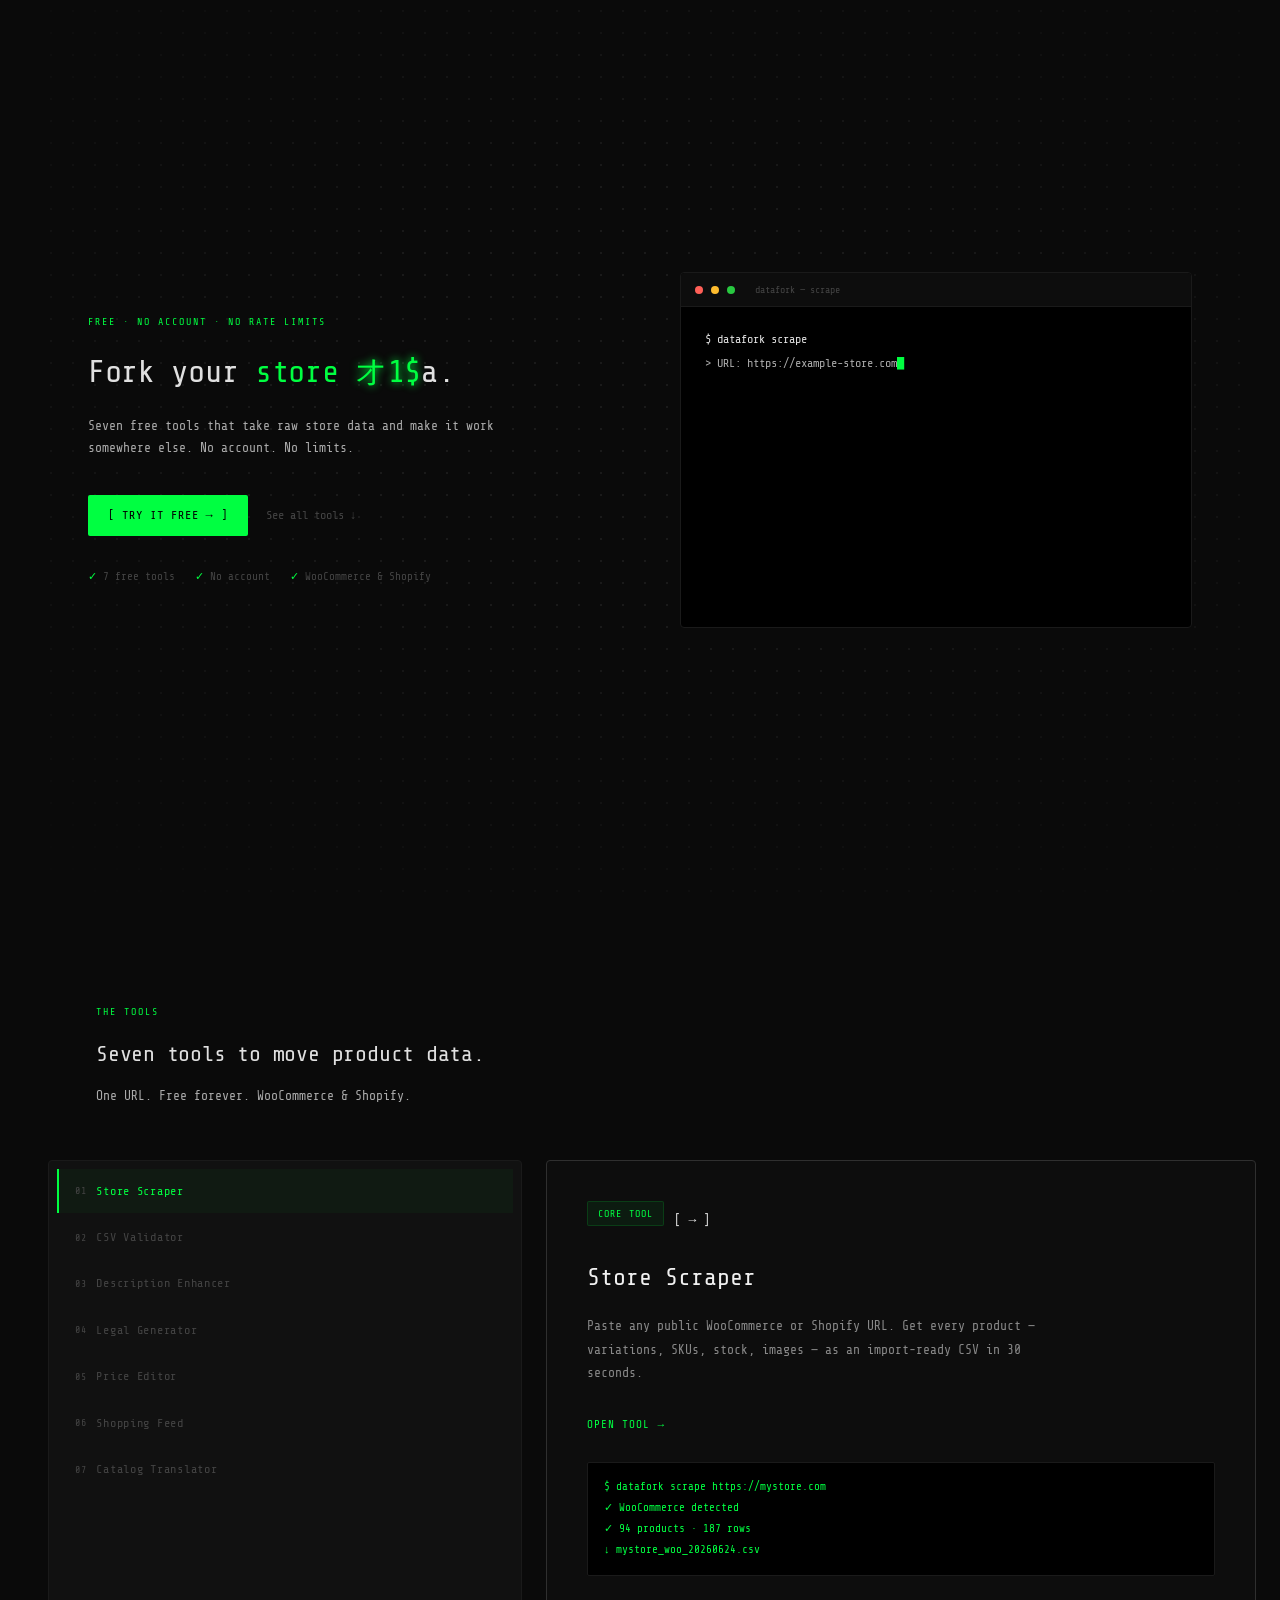
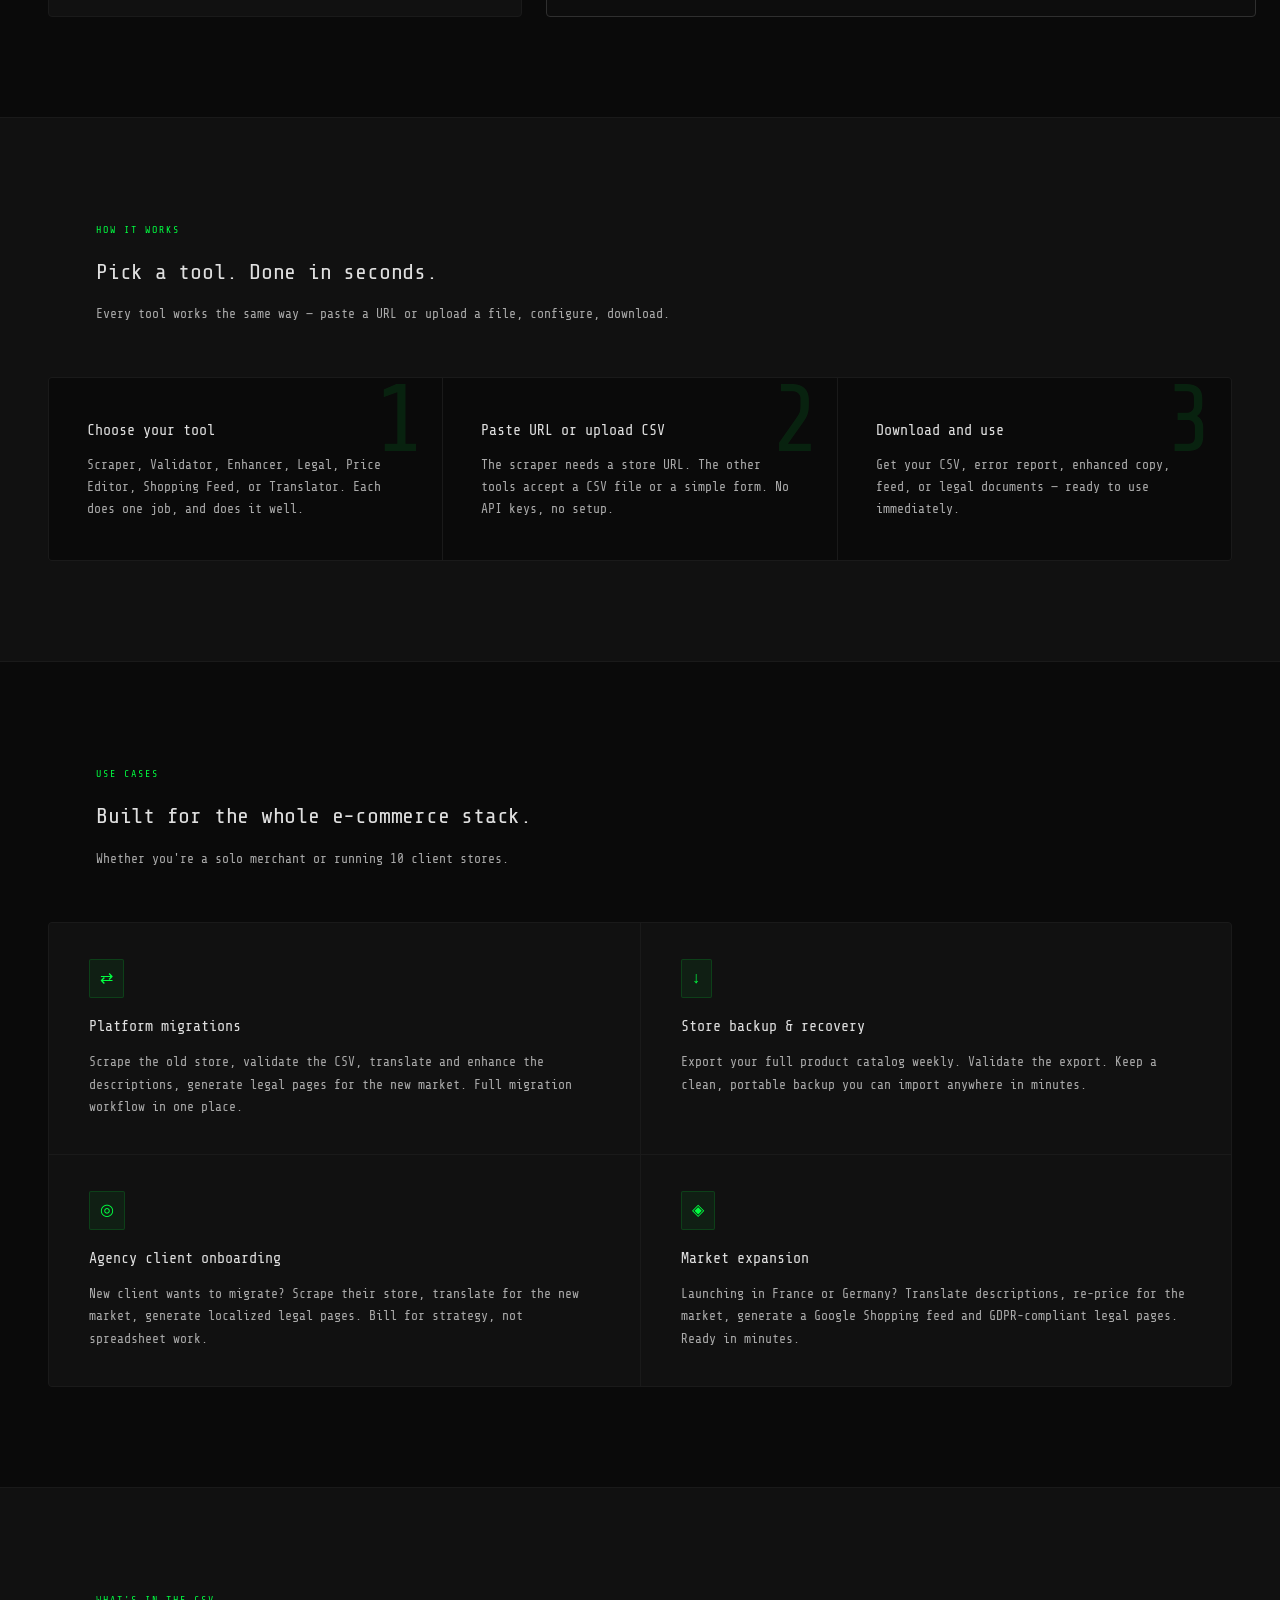
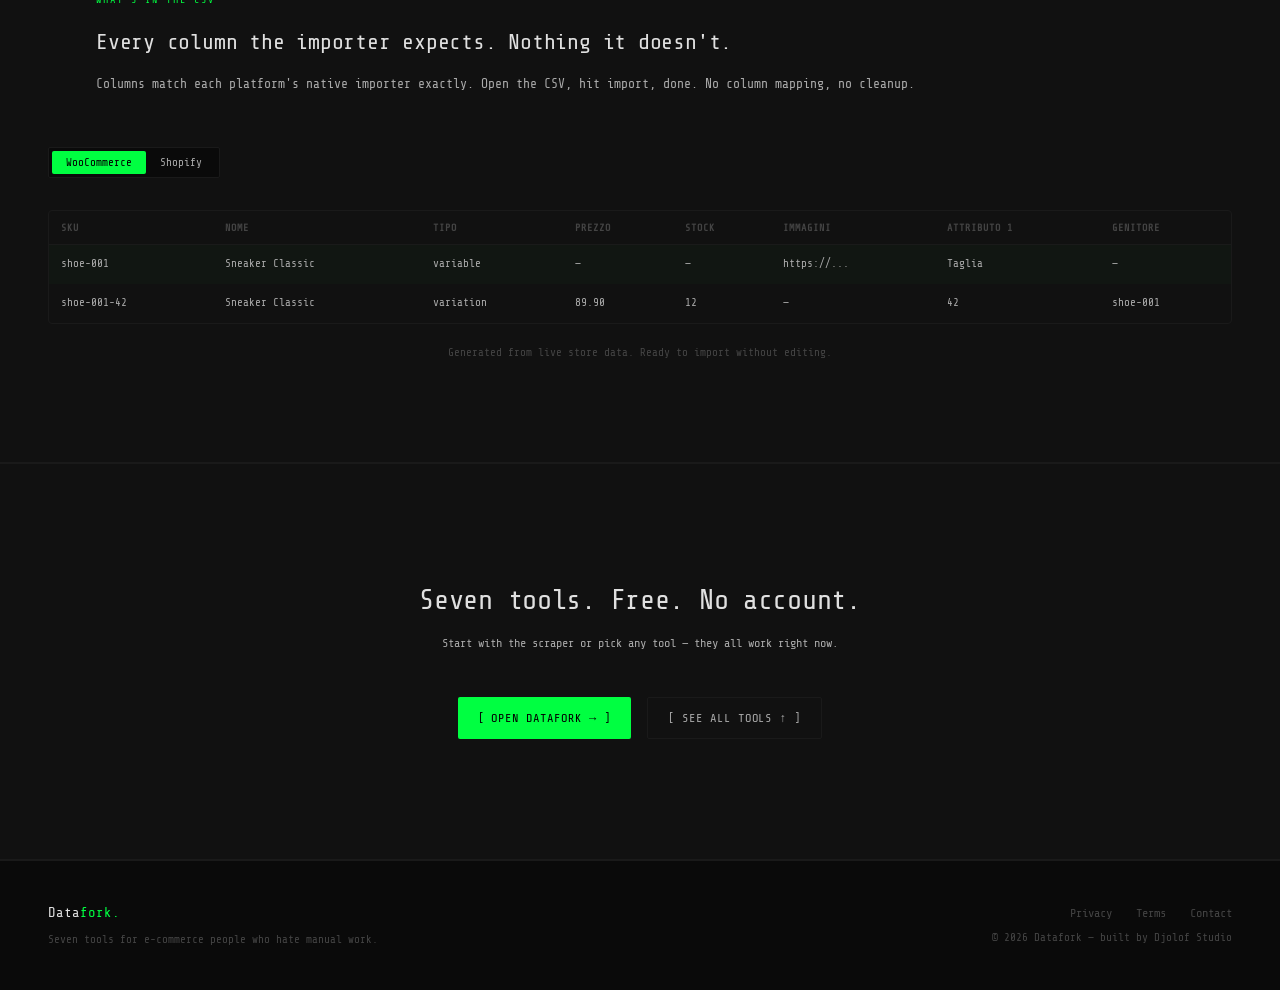
==== commit 32ed506f: "a11y: aria-label on matrix H1 Co-Authored-By: Claude Opus 4.8 (1M context) <noreply@anthropic.com>" ====
--- a/index.html
+++ b/index.html
@@ -329,7 +329,7 @@
   <header class="hero">
     <div class="hero-left">
       <span class="eyebrow hero-eyebrow">FREE · NO ACCOUNT · NO RATE LIMITS</span>
-      <h1 class="hero-h1">Fork your <span class="ac">store data.</span></h1>
+      <h1 class="hero-h1" aria-label="Fork your store data.">Fork your <span class="ac">store data.</span></h1>
       <p class="hero-sub">Seven free tools that take raw store data and make it work somewhere else. No account. No limits.</p>
       <div class="hero-cta">
         <a href="http://76.13.149.203:5050/" class="btn-primary">[ TRY IT FREE → ]</a>
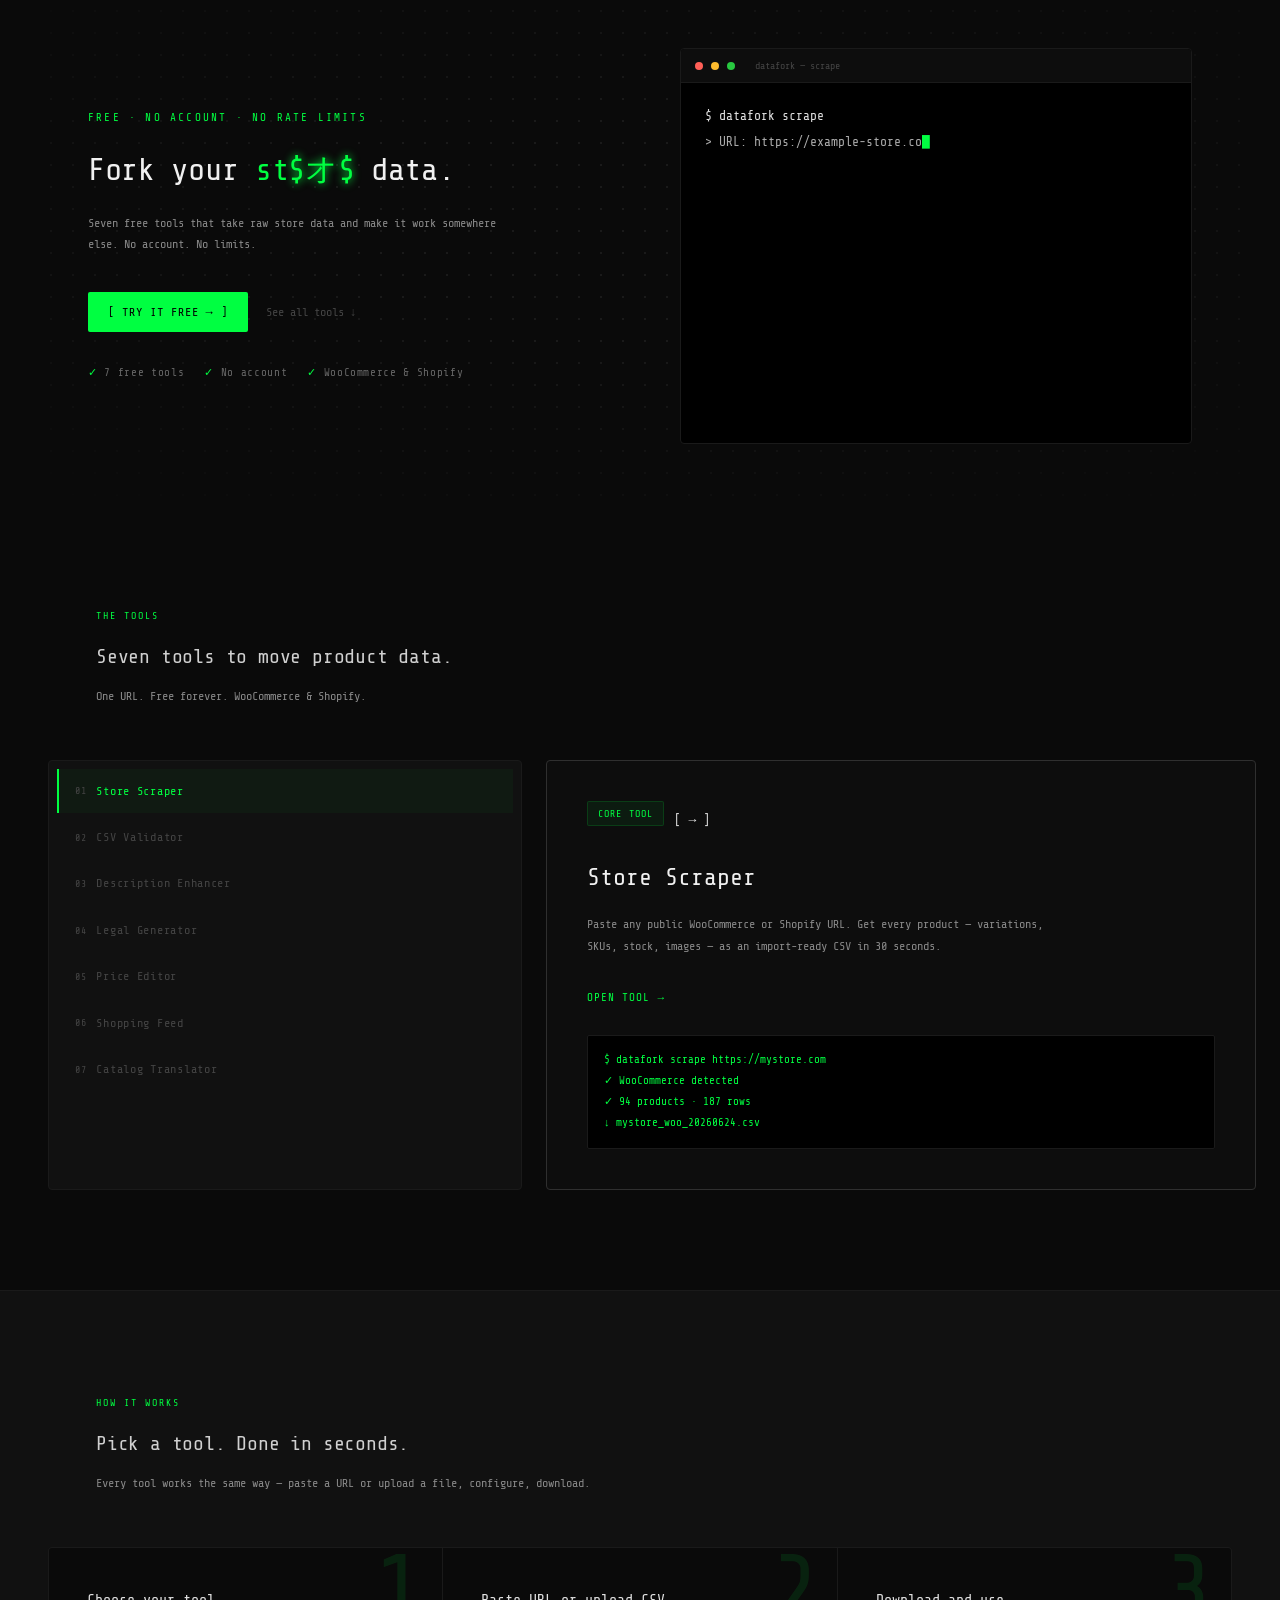
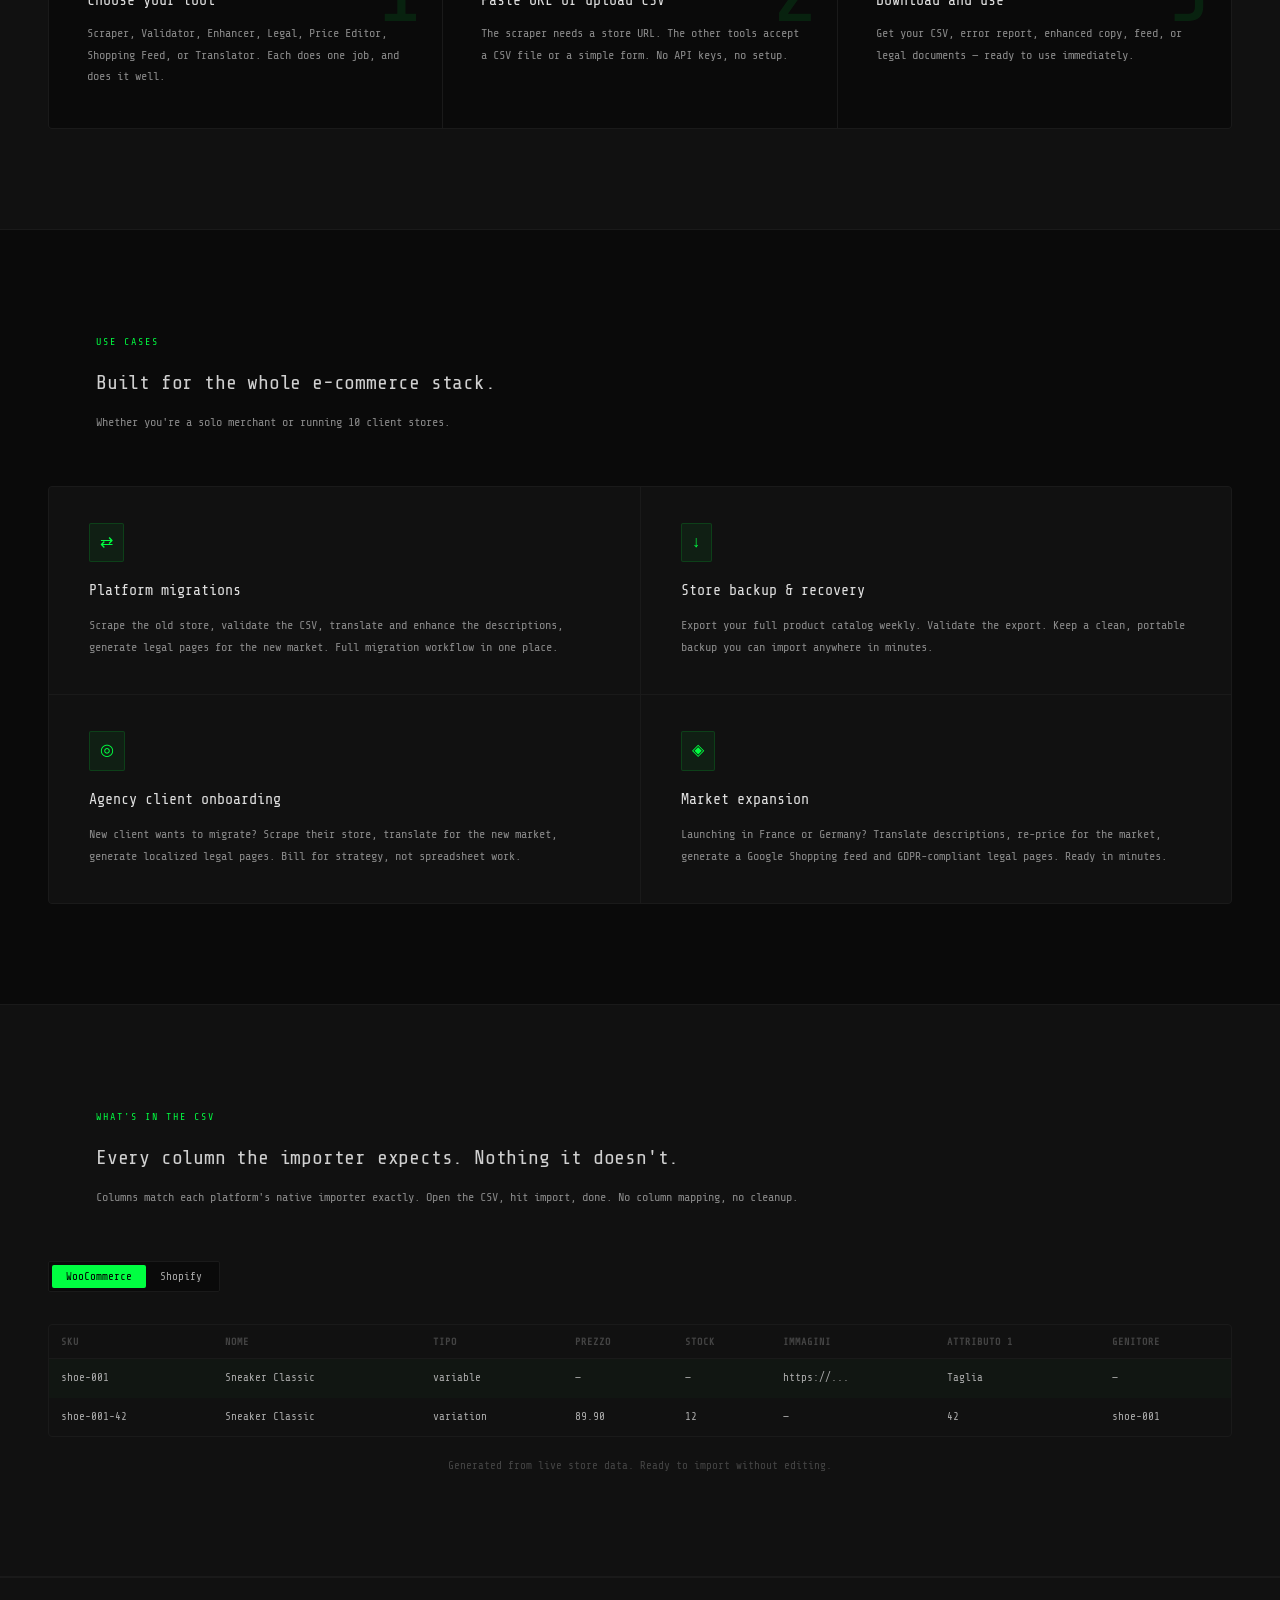
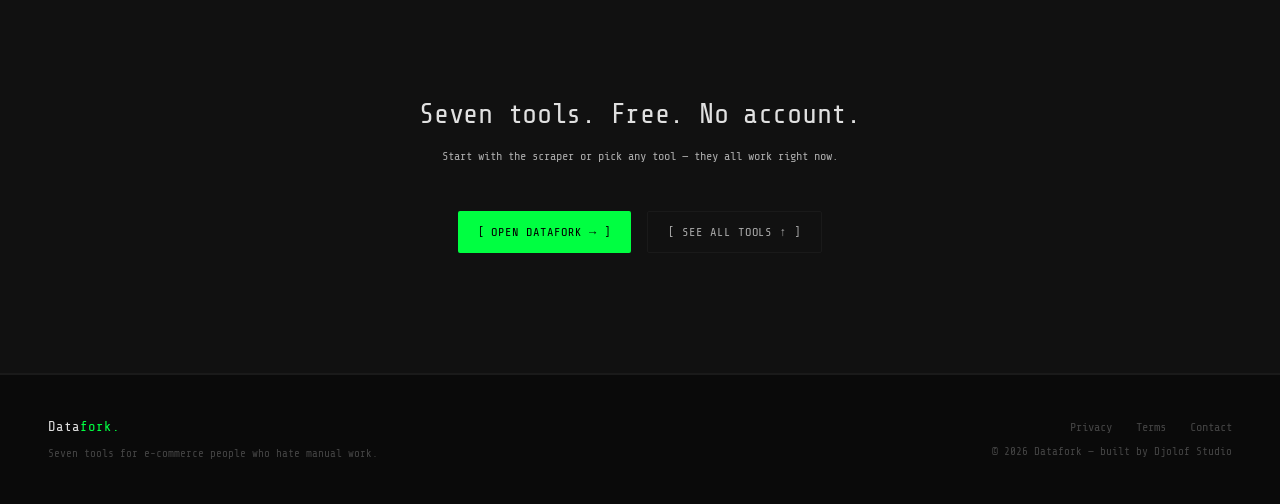
==== commit 8f7358e9: "fix: nav z-index, rogue text, terminal animation, visual hierarchy Co-Authored-By: Claude Opus 4.8 (" ====
--- a/index.html
+++ b/index.html
@@ -47,7 +47,7 @@
 
     /* ── NAV ── */
     nav {
-      position: fixed; top: 0; left: 0; right: 0; z-index: 100; height: 48px;
+      position: fixed; top: 0; left: 0; width: 100%; z-index: 1000; height: 48px;
       display: flex; align-items: center;
       background: var(--nav-bg); backdrop-filter: blur(8px);
       border-bottom: 1px solid var(--border);
@@ -89,15 +89,15 @@
 
     /* ── Eyebrow / section heads ── */
     .eyebrow {
-      font-size: 10px; color: var(--accent);
-      letter-spacing: 0.2em; text-transform: uppercase;
+      font-size: 10px; color: var(--accent); opacity: 1;
+      letter-spacing: 0.2em; text-transform: uppercase; margin-bottom: 12px;
     }
     .sec-head { max-width: 1200px; margin: 0 auto 52px; padding: 0 48px; }
     .sec-head h2 {
-      font-weight: 400; font-size: 22px;
-      color: var(--text-1); letter-spacing: -0.01em; margin: 14px 0 12px;
-    }
-    .sec-head p { font-size: 13px; color: var(--text-2); line-height: 1.7; }
+      font-weight: 400; font-size: 20px;
+      color: #d0d0d0; letter-spacing: -0.01em; margin: 14px 0 12px;
+    }
+    .sec-head p { font-size: 12px; color: #888888; line-height: 1.8; }
 
     /* ── Badge ── */
     .badge {
@@ -111,9 +111,9 @@
     /* ── HERO ── */
     .hero {
       position: relative;
-      max-width: 1200px; margin: 0 auto; padding: 0 48px;
+      max-width: 1200px; margin: 0 auto; padding: 48px 48px 60px;
       display: grid; grid-template-columns: 1fr 1fr; gap: 80px;
-      align-items: center; min-height: 100vh;
+      align-items: center; min-height: auto;
     }
     .hero::before {
       content: ""; position: absolute; inset: 0; z-index: 0;
@@ -123,25 +123,25 @@
               mask-image: radial-gradient(ellipse 80% 70% at 50% 45%, #000 35%, transparent 100%);
     }
     .hero-left, .hero-right { position: relative; z-index: 1; }
-    .hero-eyebrow { display: block; margin-bottom: 24px; }
+    .hero-eyebrow { display: block; margin-bottom: 24px; font-size: 11px; opacity: 1; }
     .hero h1 {
-      font-weight: 400; font-size: 32px; color: var(--text-1);
+      font-weight: 400; font-size: 32px; color: #f0f0f0;
       letter-spacing: -0.01em; line-height: 1.15; margin-bottom: 24px;
     }
     .hero h1 .ac { color: var(--accent); }
     .hero-sub {
-      font-size: 13px; color: var(--text-2);
-      line-height: 1.7; max-width: 440px; margin-bottom: 36px;
+      font-size: 12px; color: #888888;
+      line-height: 1.8; max-width: 440px; margin-bottom: 36px;
     }
     .hero-cta { display: flex; gap: 18px; align-items: center; }
     .trust { margin-top: 32px; display: flex; gap: 20px; flex-wrap: wrap; }
-    .trust span { font-size: 11px; color: var(--text-3); }
+    .trust span { font-size: 11px; color: #666666; letter-spacing: 0.06em; }
     .trust .ck { color: var(--accent); }
 
     /* ── Terminal ── */
     .term {
       background: var(--term-bg); border: 1px solid var(--border);
-      border-radius: var(--radius-lg); overflow: hidden;
+      border-radius: var(--radius-lg); overflow: hidden; min-height: 300px;
     }
     .term-bar {
       background: var(--term-chrome); padding: 8px 14px;
@@ -153,8 +153,8 @@
     .tl.g { background: var(--tl-g); }
     .term-tab { font-size: 10px; color: var(--term-tab); margin-left: 12px; }
     .term-body {
-      padding: 20px 24px; min-height: 320px;
-      font-size: 12px; line-height: 2.0; color: var(--term-text);
+      padding: 20px 24px; min-height: 360px;
+      font-size: 13px; line-height: 2.0; color: var(--term-text);
     }
     .tw-line { white-space: pre; min-height: 24px; }
     .tw-cursor { color: var(--term-green); animation: blink 1s step-end infinite; }
@@ -165,6 +165,8 @@
     .section.bordered { border-top: 1px solid var(--border); border-bottom: 1px solid var(--border); }
     .section.surface { background: var(--surface); }
     .grid-wrap { max-width: 1200px; margin: 0 auto; }
+    /* Keep the carousel below the fixed nav so it never overlaps. */
+    #tools { position: relative; z-index: 1; }
 
     /* ── HOW IT WORKS ── */
     .steps {
@@ -184,7 +186,7 @@
     }
     .step .body { position: relative; z-index: 1; }
     .step h3 { font-weight: 400; font-size: 15px; color: var(--text-1); margin-bottom: 10px; }
-    .step p { font-size: 13px; color: var(--text-2); line-height: 1.7; }
+    .step p { font-size: 12px; color: #888888; line-height: 1.8; }
 
     /* ── TOOLS / USE CASES grid ── */
     .cases {
@@ -200,7 +202,7 @@
       display: inline-block; margin-bottom: 16px;
     }
     .case h3 { font-weight: 400; font-size: 15px; color: var(--text-1); margin-bottom: 12px; }
-    .case p { font-size: 13px; color: var(--text-2); line-height: 1.7; }
+    .case p { font-size: 12px; color: #888888; line-height: 1.8; }
     .case .open { display: inline-block; margin-top: 14px; font-size: 12px; color: var(--accent); }
 
     /* ── TOOL CAROUSEL ── */
@@ -226,7 +228,7 @@
     .cc-badges { display: flex; gap: 10px; align-items: center; margin-bottom: 18px; }
     .cc-badges .ic { margin-bottom: 0; }
     .cc-name { font-size: 24px; color: #f0f0f0; margin-bottom: 16px; }
-    .cc-desc { font-size: 13px; color: #888888; line-height: 1.8; max-width: 480px; margin-bottom: 28px; }
+    .cc-desc { font-size: 12px; color: #888888; line-height: 1.8; max-width: 480px; margin-bottom: 28px; }
     .cc-cta { color: var(--accent); font-size: 11px; letter-spacing: 0.1em; text-transform: uppercase; display: inline-block; margin-bottom: 28px; }
     .cc-term {
       background: #000; border: 1px solid var(--border); border-radius: var(--radius);
@@ -527,23 +529,22 @@
     document.querySelectorAll('.animate-in').forEach(el => obs.observe(el));
 
     // ── Typewriter terminal ──
+    // Exactly these 14 lines, in order, 400ms between each (see typewriter loop).
     const LINES = [
-      { text: "$ datafork scrape", color: "var(--term-text)", delay: 0 },
-      { text: "> URL: https://example-store.com", color: "var(--term-prompt)", delay: 500 },
-      { text: "", delay: 300 },
-      { text: "Detecting platform...", color: "var(--term-muted)", delay: 400 },
-      { text: "✓ WooCommerce detected", color: "var(--term-green)", delay: 700 },
-      { text: "", delay: 200 },
-      { text: "Fetching products...", color: "var(--term-muted)", delay: 300 },
-      { text: "  → Page 1: 47 products", color: "var(--term-muted)", delay: 600 },
-      { text: "  → Page 2: 47 products", color: "var(--term-muted)", delay: 500 },
-      { text: "", delay: 200 },
-      { text: "████████████████████ 100%", color: "var(--term-green)", delay: 800 },
-      { text: "", delay: 100 },
-      { text: "✓ 94 products exported", color: "var(--term-green)", delay: 300 },
-      { text: "  187 rows (incl. variations, images, SKUs)", color: "var(--term-muted)", delay: 200 },
-      { text: "", delay: 300 },
-      { text: "[ ↓ download: example-store_woo_20260624.csv ]", color: "var(--term-green)", delay: 400 },
+      { text: "$ datafork scrape", color: "var(--term-text)" },
+      { text: "> URL: https://example-store.com", color: "var(--term-prompt)" },
+      { text: "" },
+      { text: "Detecting platform...", color: "var(--term-muted)" },
+      { text: "✓ WooCommerce detected", color: "var(--term-green)" },
+      { text: "" },
+      { text: "Fetching products...", color: "var(--term-muted)" },
+      { text: "  → Page 1: 47 products", color: "var(--term-muted)" },
+      { text: "  → Page 2: 47 products", color: "var(--term-muted)" },
+      { text: "████████████████████ 100%", color: "var(--term-green)" },
+      { text: "" },
+      { text: "✓ 94 products · 187 rows (incl. variations)", color: "var(--term-green)" },
+      { text: "" },
+      { text: "[ ↓ download: example-store_woo.csv ]", color: "var(--term-green)" },
     ];
 
     const body = document.getElementById('term-body');
@@ -572,13 +573,14 @@
     async function runTerminal() {
       while (true) {
         body.innerHTML = '';
+        body.style.transition = '';
         body.style.opacity = '1';
-        await sleep(800);
+        await sleep(600);
         for (const line of LINES) {
           await typeLine(line);
-          if (line.delay) await sleep(line.delay);
+          await sleep(400);          // uniform 400ms between every line
         }
-        await sleep(3000);
+        await sleep(3000);           // hold the full output, then fade + restart
         body.style.transition = 'opacity 400ms ease';
         body.style.opacity = '0';
         await sleep(450);
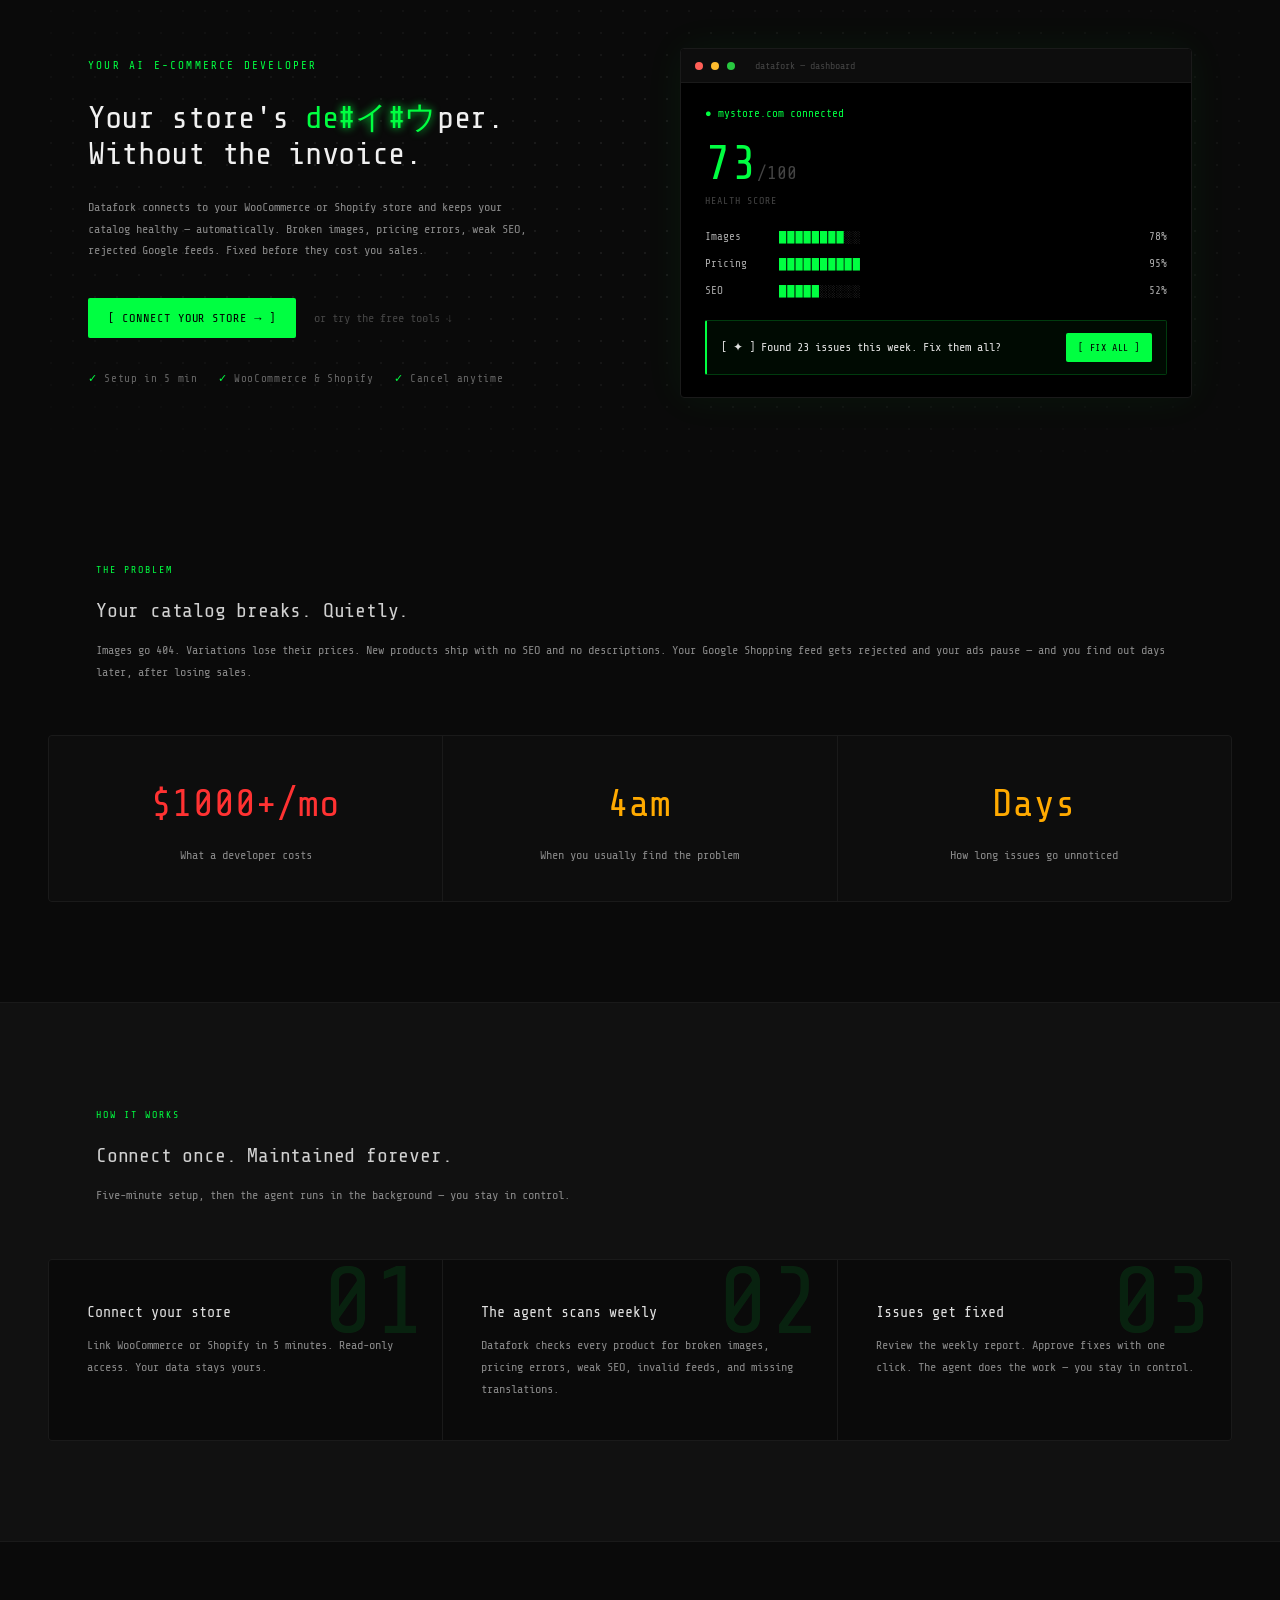
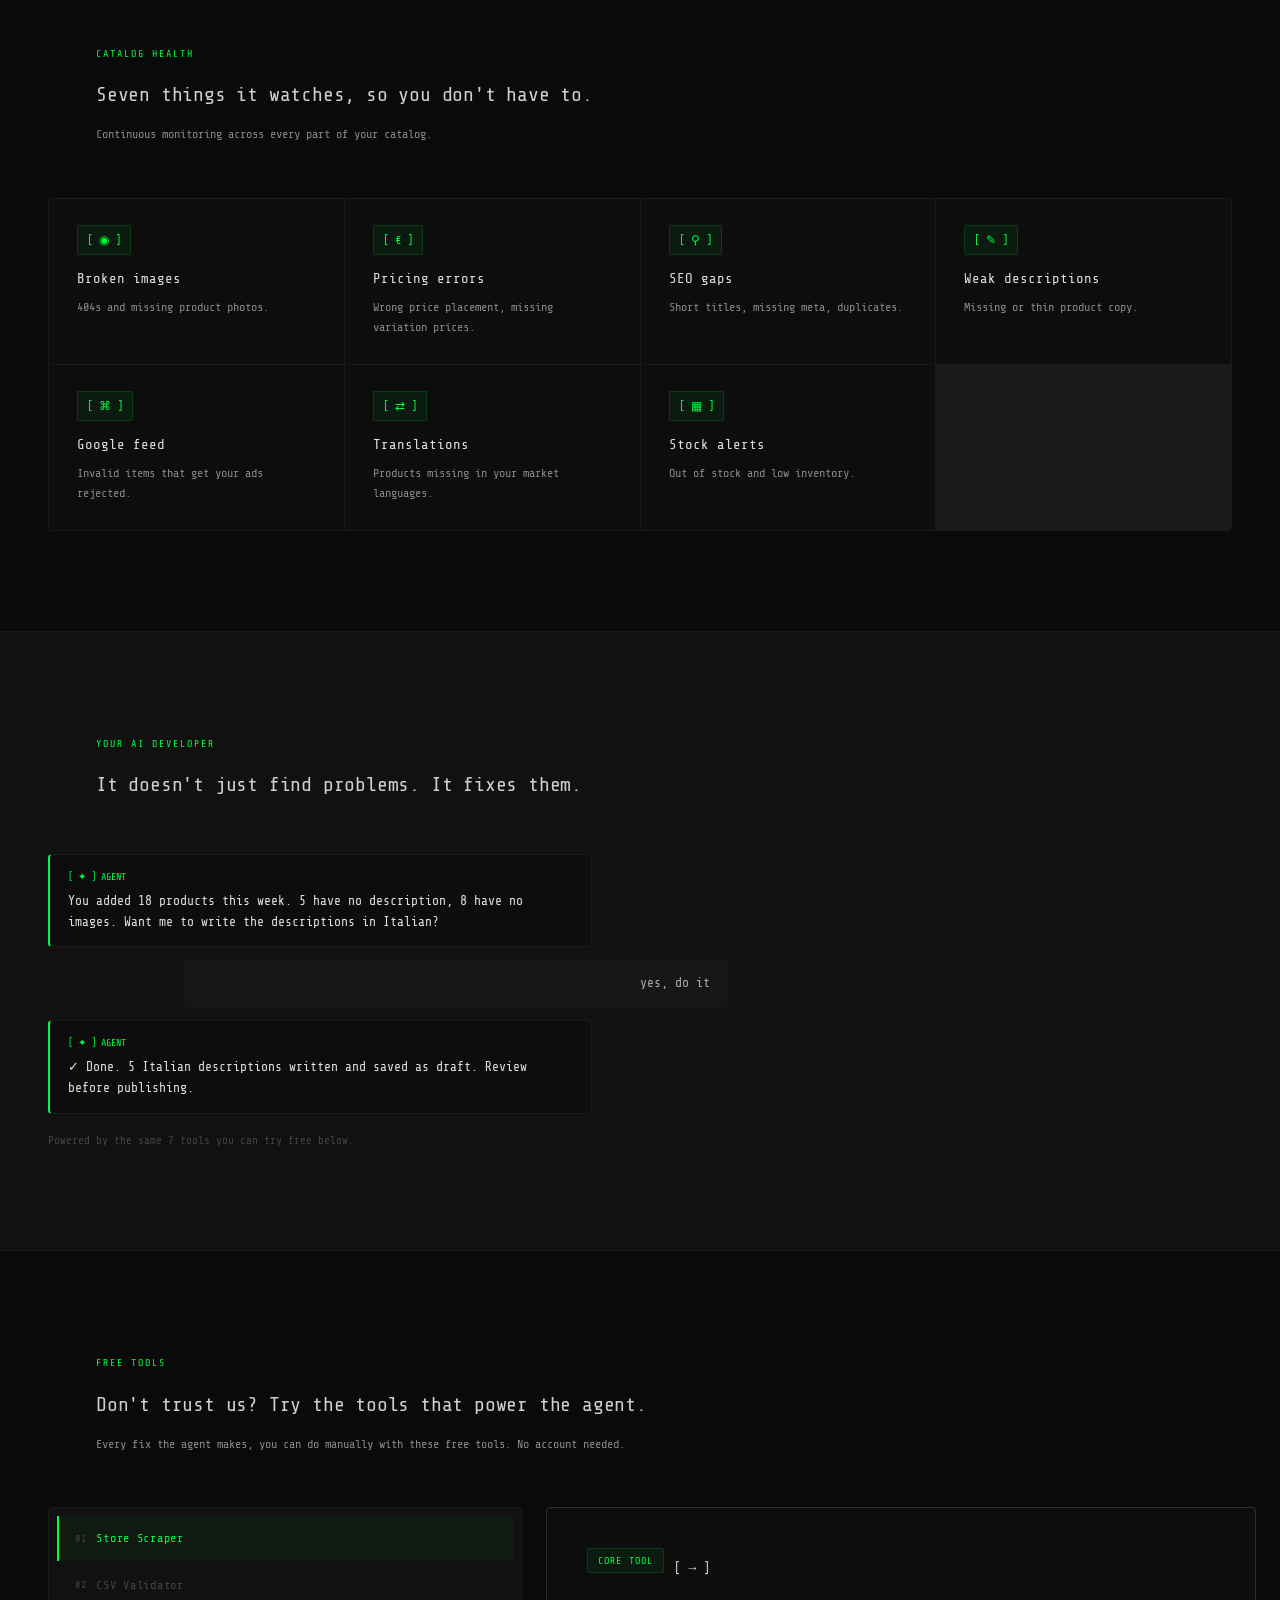
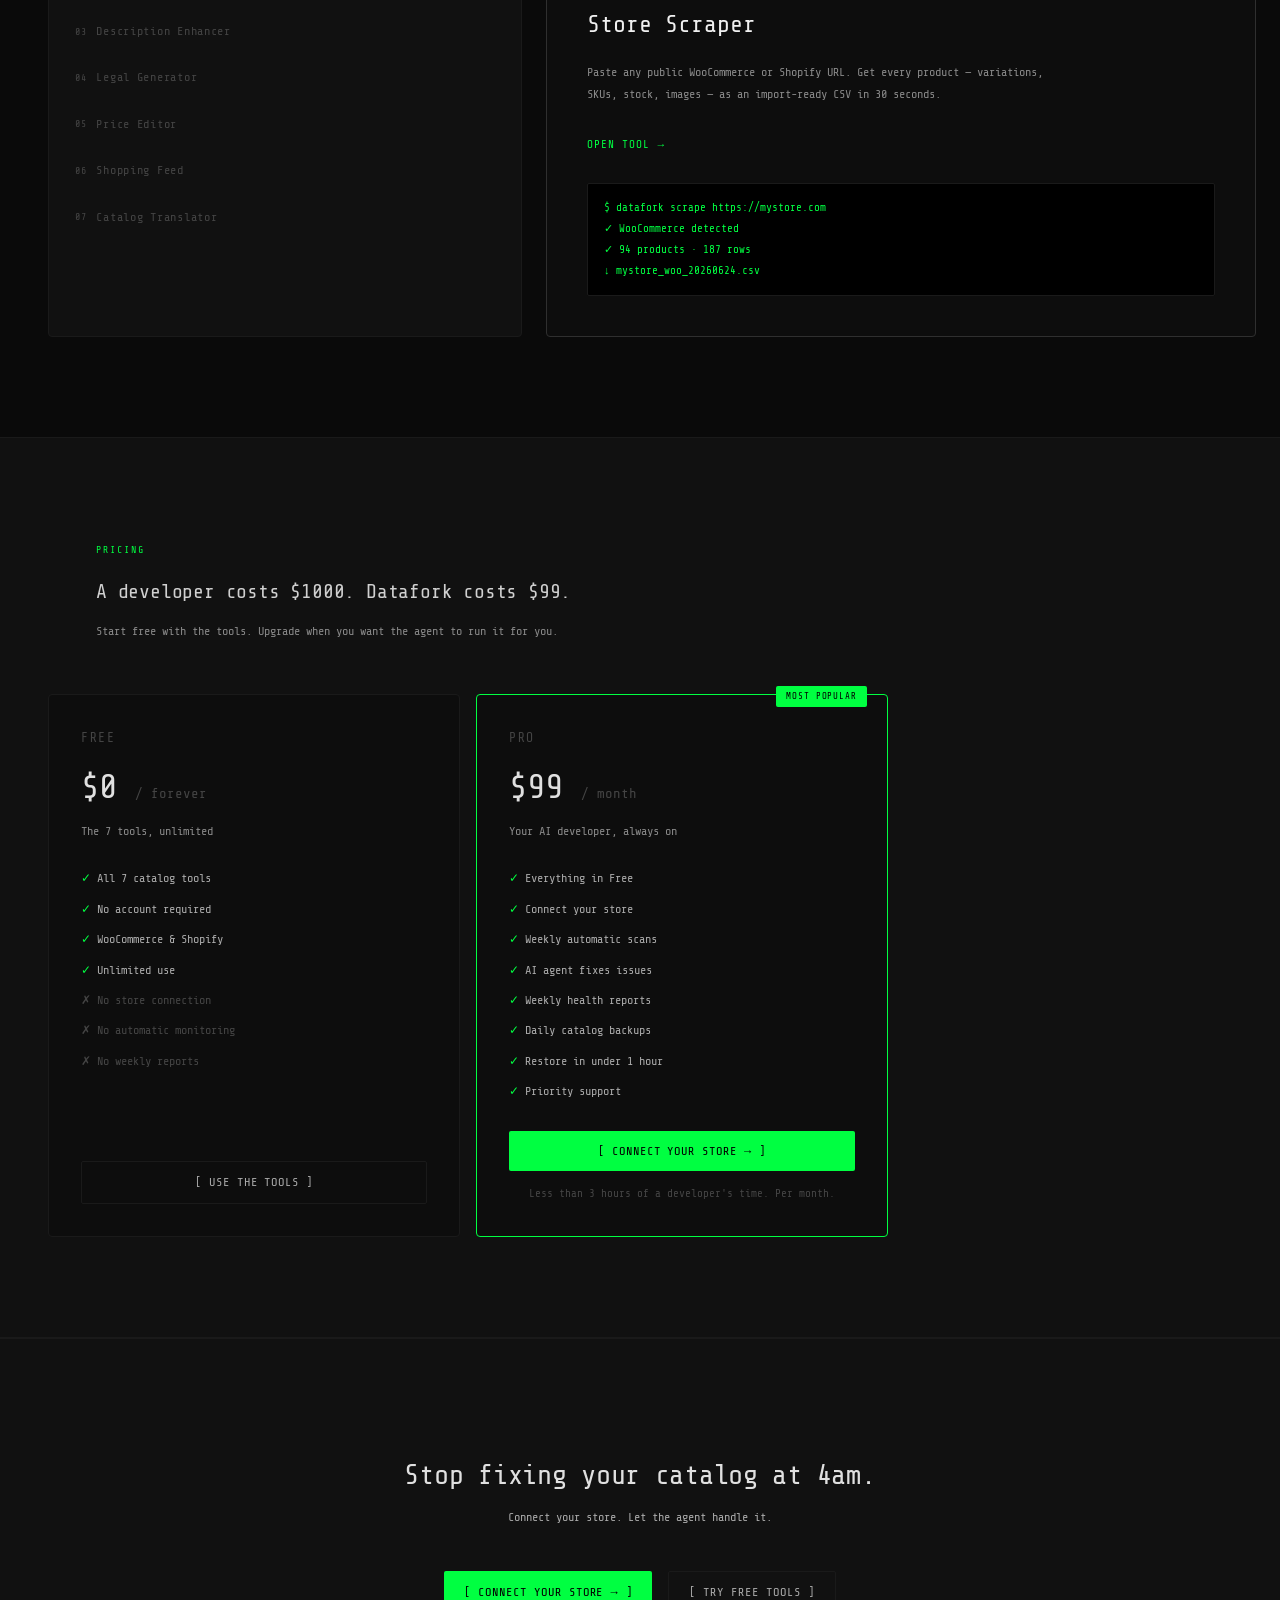
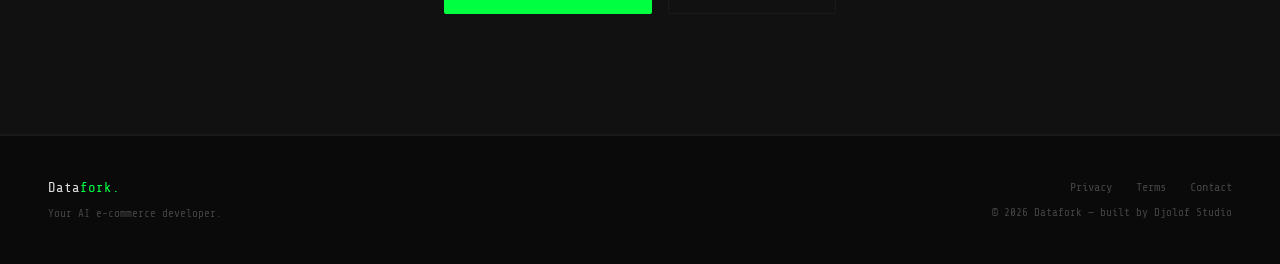
==== commit b95df81b: "landing: reposition to sell AI developer agent, $99 Pro tier, free tools as proof, pricing section C" ====
--- a/index.html
+++ b/index.html
@@ -4,13 +4,13 @@
   <meta charset="UTF-8">
   <meta name="viewport" content="width=device-width, initial-scale=1.0">
 
-  <title>Datafork — Fork your store data</title>
-  <meta name="description" content="Seven free tools for e-commerce data work. Scrape any store, validate CSVs, translate catalogs, enhance descriptions, generate legal pages, create Google Shopping feeds. No account required.">
-  <meta name="keywords" content="woocommerce csv export, shopify csv export, migrate woocommerce to shopify, product catalog export tool, free csv exporter, catalog translator, google shopping feed, bulk price editor">
+  <title>Datafork — Your AI E-commerce Developer</title>
+  <meta name="description" content="Datafork connects to your WooCommerce or Shopify store and maintains your catalog automatically — broken images, pricing errors, weak SEO, invalid Google feeds. The work of a $1000/mo developer, for $99.">
+  <meta name="keywords" content="ai ecommerce developer, woocommerce catalog maintenance, shopify catalog monitoring, automated product data, store health, google shopping feed, ecommerce automation">
   <link rel="canonical" href="https://datafork.io">
 
-  <meta property="og:title" content="Datafork — Fork your store data">
-  <meta property="og:description" content="Seven free tools for e-commerce data work. Scrape any store, validate CSVs, translate catalogs, enhance descriptions, generate legal pages, create Google Shopping feeds. No account required.">
+  <meta property="og:title" content="Datafork — Your AI E-commerce Developer">
+  <meta property="og:description" content="Datafork connects to your WooCommerce or Shopify store and maintains your catalog automatically — broken images, pricing errors, weak SEO, invalid Google feeds. The work of a $1000/mo developer, for $99.">
   <meta property="og:type" content="website">
   <meta property="og:url" content="https://datafork.io">
 
@@ -240,30 +240,75 @@
       .carousel-card { padding: 24px; }
     }
 
-    /* ── WHAT'S IN THE CSV ── */
-    .tabs {
-      display: inline-flex; background: var(--bg); border: 1px solid var(--border);
-      border-radius: var(--radius); padding: 3px; margin-bottom: 32px;
-    }
-    .tab {
-      font-family: 'Share Tech Mono', 'Courier New', monospace; font-size: 11px; padding: 5px 14px;
-      background: transparent; color: var(--text-2); border: none; cursor: pointer;
-      border-radius: var(--radius); transition: color 150ms ease, background 150ms ease;
-    }
-    .tab:hover { color: var(--text-1); }
-    .tab.active { background: var(--accent); color: var(--on-accent); }
-    .table-box { overflow-x: auto; border: 1px solid var(--border); border-radius: var(--radius-lg); }
-    .panel { display: none; }
-    .panel.active { display: block; }
-    table.cols { width: 100%; border-collapse: collapse; font-size: 11px; min-width: 680px; }
-    table.cols th {
-      font-size: 10px; color: var(--text-3); text-transform: uppercase; letter-spacing: 0.1em;
-      border-bottom: 1px solid var(--border); padding: 8px 12px; text-align: left; white-space: nowrap;
-    }
-    table.cols td { color: var(--text-2); padding: 10px 12px; white-space: nowrap; }
-    table.cols tbody tr:nth-child(odd) { background: var(--row-alt); }
-    table.cols tbody tr:hover { background: rgba(0,255,65,0.04); }
-    .csv-caption { font-size: 11px; color: var(--text-3); text-align: center; margin-top: 20px; }
+    /* ── HERO DASHBOARD MOCKUP ── */
+    .dash { border: 1px solid var(--border); border-radius: var(--radius-lg); overflow: hidden;
+      background: var(--term-bg); box-shadow: 0 0 40px rgba(0,255,65,0.06); }
+    .dash-bar { background: var(--term-chrome); padding: 8px 14px; display: flex; align-items: center; gap: 8px;
+      border-bottom: 1px solid var(--term-chrome-border); }
+    .dash-tab { font-size: 10px; color: var(--term-tab); margin-left: 12px; }
+    .dash-body { padding: 22px 24px; }
+    .dash-conn { color: var(--accent); font-size: 11px; margin-bottom: 16px; }
+    .dash-score { font-size: 48px; line-height: 1; color: var(--accent); }
+    .dash-score small { font-size: 18px; color: var(--text-3); }
+    .dash-scorelbl { font-size: 10px; color: var(--text-3); letter-spacing: 0.1em; text-transform: uppercase; margin: 4px 0 18px; }
+    .dash-bars { display: flex; flex-direction: column; gap: 7px; margin-bottom: 18px; }
+    .dbar { display: grid; grid-template-columns: 64px 1fr 38px; gap: 10px; align-items: center; }
+    .dbar .l { color: var(--text-2); font-size: 11px; }
+    .dbar .t { font-size: 12px; letter-spacing: 1px; white-space: nowrap; }
+    .dbar .p { color: var(--text-2); font-size: 11px; text-align: right; }
+    .bf { color: var(--accent); } .be { color: var(--text-3); }
+    .dash-agent { background: rgba(0,255,65,0.04); border: 1px solid rgba(0,255,65,0.2);
+      border-left: 2px solid var(--accent); border-radius: var(--radius); padding: 12px 14px;
+      display: flex; align-items: center; justify-content: space-between; gap: 12px; flex-wrap: wrap; }
+    .dash-agent .am { color: var(--text-1); font-size: 12px; }
+    .dash-mini-btn { background: var(--accent); color: #000; font-size: 10px; padding: 6px 12px;
+      border-radius: var(--radius); letter-spacing: 0.06em; white-space: nowrap; }
+
+    /* ── COST CARDS (pain) ── */
+    .cost-grid { display: grid; grid-template-columns: repeat(3,1fr); gap: 1px; background: var(--border);
+      border: 1px solid var(--border); border-radius: var(--radius-lg); overflow: hidden; }
+    .cost { background: #0d0d0d; padding: 36px 32px; text-align: center; }
+    .cost .big { font-size: 38px; margin-bottom: 8px; color: var(--text-1); }
+    .cost .big.dn { color: var(--danger); } .cost .big.wn { color: var(--warning); }
+    .cost .lbl { font-size: 12px; color: #888888; }
+
+    /* ── MONITOR GRID ── */
+    .mon-grid { display: grid; grid-template-columns: repeat(auto-fit,minmax(280px,1fr)); gap: 1px;
+      background: var(--border); border: 1px solid var(--border); border-radius: var(--radius-lg); overflow: hidden; }
+    .mon { background: #0d0d0d; padding: 26px 28px; }
+    .mon .ic { display: inline-block; color: var(--accent); background: var(--accent-bg);
+      border: 1px solid rgba(0,255,65,0.15); padding: 4px 9px; border-radius: var(--radius); font-size: 12px; margin-bottom: 12px; }
+    .mon h3 { font-weight: 400; font-size: 14px; color: var(--text-1); margin-bottom: 6px; }
+    .mon p { font-size: 12px; color: #888888; line-height: 1.7; }
+
+    /* ── AGENT CHAT ── */
+    .chat { max-width: 680px; }
+    .cmsg { padding: 14px 18px; border-radius: var(--radius-lg); max-width: 80%; margin-bottom: 12px;
+      white-space: pre-line; font-size: 13px; line-height: 1.6; }
+    .cmsg.agent { background: #0d0d0d; border: 1px solid var(--border); border-left: 2px solid var(--accent); color: var(--text-1); }
+    .cmsg.agent .h { color: var(--accent); font-size: 10px; display: block; margin-bottom: 6px; }
+    .cmsg.user { background: var(--surface-2); color: var(--text-2); margin-left: auto; text-align: right; }
+    .chat-cap { color: var(--text-3); font-size: 11px; margin-top: 18px; }
+
+    /* ── PRICING ── */
+    .price-grid { display: grid; grid-template-columns: 1fr 1fr; gap: 16px; max-width: 840px; }
+    .price { background: #0d0d0d; border: 1px solid var(--border); border-radius: var(--radius-lg);
+      padding: 32px; position: relative; display: flex; flex-direction: column; }
+    .price.pro { border-color: var(--accent); }
+    .price-badge { position: absolute; top: -9px; right: 20px; background: var(--accent); color: #000;
+      font-size: 9px; letter-spacing: 0.1em; padding: 3px 10px; border-radius: var(--radius); text-transform: uppercase; }
+    .price .tier { font-size: 13px; color: var(--text-3); letter-spacing: 0.12em; text-transform: uppercase; margin-bottom: 10px; }
+    .price .amt { font-size: 34px; color: var(--text-1); margin-bottom: 4px; }
+    .price .amt small { font-size: 14px; color: var(--text-3); }
+    .price .tag { font-size: 12px; color: #888888; margin-bottom: 22px; }
+    .price ul { list-style: none; margin-bottom: 24px; flex: 1; }
+    .price li { font-size: 12px; color: var(--text-2); padding: 5px 0; }
+    .price li .y { color: var(--accent); } .price li .n { color: var(--text-3); }
+    .price li.off { color: var(--text-3); }
+    .price .btn-primary, .price .btn-ghost { width: 100%; justify-content: center; }
+    .price .pnote { font-size: 11px; color: var(--text-3); margin-top: 14px; text-align: center; }
+
+    @media (max-width: 768px) { .cost-grid { grid-template-columns: 1fr; } .price-grid { grid-template-columns: 1fr; } }
 
     /* ── FINAL CTA ── */
     .final-cta {
@@ -321,8 +366,8 @@
       <div class="nav-links">
         <a href="#how" class="link">How it works</a>
         <a href="#tools" class="link">Tools</a>
-        <a href="#cases" class="link">Use cases</a>
-        <a href="http://76.13.149.203:5050/" class="nav-cta">Try free →</a>
+        <a href="#pricing" class="link">Pricing</a>
+        <a href="/dashboard" class="nav-cta">Connect your store →</a>
       </div>
     </div>
   </nav>
@@ -330,37 +375,136 @@
   <!-- ── HERO ── -->
   <header class="hero">
     <div class="hero-left">
-      <span class="eyebrow hero-eyebrow">FREE · NO ACCOUNT · NO RATE LIMITS</span>
-      <h1 class="hero-h1" aria-label="Fork your store data.">Fork your <span class="ac">store data.</span></h1>
-      <p class="hero-sub">Seven free tools that take raw store data and make it work somewhere else. No account. No limits.</p>
+      <span class="eyebrow hero-eyebrow">YOUR AI E-COMMERCE DEVELOPER</span>
+      <h1 class="hero-h1" aria-label="Your store's developer. Without the invoice.">Your store's <span class="ac">developer.</span> Without the invoice.</h1>
+      <p class="hero-sub">Datafork connects to your WooCommerce or Shopify store and keeps your catalog healthy — automatically. Broken images, pricing errors, weak SEO, rejected Google feeds. Fixed before they cost you sales.</p>
       <div class="hero-cta">
-        <a href="http://76.13.149.203:5050/" class="btn-primary">[ TRY IT FREE → ]</a>
-        <a href="#tools" class="btn-link">See all tools ↓</a>
+        <a href="/dashboard" class="btn-primary">[ CONNECT YOUR STORE → ]</a>
+        <a href="#tools" class="btn-link">or try the free tools ↓</a>
       </div>
       <div class="trust">
-        <span><span class="ck">✓</span> 7 free tools</span>
-        <span><span class="ck">✓</span> No account</span>
+        <span><span class="ck">✓</span> Setup in 5 min</span>
         <span><span class="ck">✓</span> WooCommerce &amp; Shopify</span>
+        <span><span class="ck">✓</span> Cancel anytime</span>
       </div>
     </div>
 
     <div class="hero-right">
-      <div class="term">
-        <div class="term-bar">
+      <div class="dash">
+        <div class="dash-bar">
           <span class="tl r"></span><span class="tl y"></span><span class="tl g"></span>
-          <span class="term-tab">datafork — scrape</span>
+          <span class="dash-tab">datafork — dashboard</span>
         </div>
-        <div class="term-body" id="term-body"></div>
+        <div class="dash-body">
+          <div class="dash-conn">● mystore.com connected</div>
+          <div class="dash-score">73<small>/100</small></div>
+          <div class="dash-scorelbl">Health Score</div>
+          <div class="dash-bars">
+            <div class="dbar"><span class="l">Images</span><span class="t"><span class="bf">████████</span><span class="be">░░</span></span><span class="p">78%</span></div>
+            <div class="dbar"><span class="l">Pricing</span><span class="t"><span class="bf">██████████</span></span><span class="p">95%</span></div>
+            <div class="dbar"><span class="l">SEO</span><span class="t"><span class="bf">█████</span><span class="be">░░░░░</span></span><span class="p">52%</span></div>
+          </div>
+          <div class="dash-agent">
+            <span class="am">[ ✦ ] Found 23 issues this week. Fix them all?</span>
+            <span class="dash-mini-btn">[ FIX ALL ]</span>
+          </div>
+        </div>
       </div>
     </div>
   </header>
 
-  <!-- ── THE TOOLS ── -->
+  <!-- ── SECTION 2: THE PAIN ── -->
+  <section class="section" id="problem">
+    <div class="sec-head">
+      <span class="eyebrow">THE PROBLEM</span>
+      <h2 class="animate-in">Your catalog breaks. Quietly.</h2>
+      <p>Images go 404. Variations lose their prices. New products ship with no SEO and no descriptions. Your Google Shopping feed gets rejected and your ads pause — and you find out days later, after losing sales.</p>
+    </div>
+    <div class="grid-wrap">
+      <div class="cost-grid">
+        <div class="cost animate-in"><div class="big dn">$1000+/mo</div><div class="lbl">What a developer costs</div></div>
+        <div class="cost animate-in"><div class="big wn">4am</div><div class="lbl">When you usually find the problem</div></div>
+        <div class="cost animate-in"><div class="big wn">Days</div><div class="lbl">How long issues go unnoticed</div></div>
+      </div>
+    </div>
+  </section>
+
+  <!-- ── HOW IT WORKS ── -->
+  <section class="section bordered surface" id="how">
+    <div class="sec-head">
+      <span class="eyebrow">HOW IT WORKS</span>
+      <h2 class="animate-in">Connect once. Maintained forever.</h2>
+      <p>Five-minute setup, then the agent runs in the background — you stay in control.</p>
+    </div>
+    <div class="grid-wrap">
+      <div class="steps">
+        <div class="step animate-in">
+          <span class="watermark">01</span>
+          <div class="body">
+            <h3>Connect your store</h3>
+            <p>Link WooCommerce or Shopify in 5 minutes. Read-only access. Your data stays yours.</p>
+          </div>
+        </div>
+        <div class="step animate-in">
+          <span class="watermark">02</span>
+          <div class="body">
+            <h3>The agent scans weekly</h3>
+            <p>Datafork checks every product for broken images, pricing errors, weak SEO, invalid feeds, and missing translations.</p>
+          </div>
+        </div>
+        <div class="step animate-in">
+          <span class="watermark">03</span>
+          <div class="body">
+            <h3>Issues get fixed</h3>
+            <p>Review the weekly report. Approve fixes with one click. The agent does the work — you stay in control.</p>
+          </div>
+        </div>
+      </div>
+    </div>
+  </section>
+
+  <!-- ── SECTION 4: WHAT IT MONITORS ── -->
+  <section class="section">
+    <div class="sec-head">
+      <span class="eyebrow">CATALOG HEALTH</span>
+      <h2 class="animate-in">Seven things it watches, so you don't have to.</h2>
+      <p>Continuous monitoring across every part of your catalog.</p>
+    </div>
+    <div class="grid-wrap">
+      <div class="mon-grid">
+        <div class="mon animate-in"><span class="ic">[ ◉ ]</span><h3>Broken images</h3><p>404s and missing product photos.</p></div>
+        <div class="mon animate-in"><span class="ic">[ € ]</span><h3>Pricing errors</h3><p>Wrong price placement, missing variation prices.</p></div>
+        <div class="mon animate-in"><span class="ic">[ ⚲ ]</span><h3>SEO gaps</h3><p>Short titles, missing meta, duplicates.</p></div>
+        <div class="mon animate-in"><span class="ic">[ ✎ ]</span><h3>Weak descriptions</h3><p>Missing or thin product copy.</p></div>
+        <div class="mon animate-in"><span class="ic">[ ⌘ ]</span><h3>Google feed</h3><p>Invalid items that get your ads rejected.</p></div>
+        <div class="mon animate-in"><span class="ic">[ ⇄ ]</span><h3>Translations</h3><p>Products missing in your market languages.</p></div>
+        <div class="mon animate-in"><span class="ic">[ ▦ ]</span><h3>Stock alerts</h3><p>Out of stock and low inventory.</p></div>
+      </div>
+    </div>
+  </section>
+
+  <!-- ── SECTION 5: THE AGENT ── -->
+  <section class="section bordered surface">
+    <div class="sec-head">
+      <span class="eyebrow">YOUR AI DEVELOPER</span>
+      <h2 class="animate-in">It doesn't just find problems. It fixes them.</h2>
+    </div>
+    <div class="grid-wrap">
+      <div class="chat animate-in">
+        <div class="cmsg agent"><span class="h">[ ✦ ] AGENT</span>You added 18 products this week. 5 have no description, 8 have no images. Want me to write the descriptions in Italian?</div>
+        <div class="cmsg user">yes, do it</div>
+        <div class="cmsg agent"><span class="h">[ ✦ ] AGENT</span>✓ Done. 5 Italian descriptions written and saved as draft. Review before publishing.</div>
+      </div>
+      <p class="chat-cap">Powered by the same 7 tools you can try free below.</p>
+    </div>
+  </section>
+
+  <!-- ── SECTION 6: FREE TOOLS (carousel) ── -->
   <section class="section" id="tools">
     <div class="sec-head">
-      <span class="eyebrow">THE TOOLS</span>
-      <h2 class="animate-in">Seven tools to move product data.</h2>
-      <p>One URL. Free forever. WooCommerce &amp; Shopify.</p>
+      <span class="eyebrow">FREE TOOLS</span>
+      <h2 class="animate-in">Don't trust us? Try the tools that power the agent.</h2>
+      <p>Every fix the agent makes, you can do manually with these free tools. No account needed.</p>
     </div>
     <div class="grid-wrap">
       <div class="carousel" id="tool-carousel">
@@ -370,120 +514,59 @@
     </div>
   </section>
 
-  <!-- ── HOW IT WORKS ── -->
-  <section class="section bordered surface" id="how">
+  <!-- ── SECTION 7: PRICING ── -->
+  <section class="section bordered surface" id="pricing">
     <div class="sec-head">
-      <span class="eyebrow">HOW IT WORKS</span>
-      <h2 class="animate-in">Pick a tool. Done in seconds.</h2>
-      <p>Every tool works the same way — paste a URL or upload a file, configure, download.</p>
+      <span class="eyebrow">PRICING</span>
+      <h2 class="animate-in">A developer costs $1000. Datafork costs $99.</h2>
+      <p>Start free with the tools. Upgrade when you want the agent to run it for you.</p>
     </div>
     <div class="grid-wrap">
-      <div class="steps">
-        <div class="step animate-in">
-          <span class="watermark">1</span>
-          <div class="body">
-            <h3>Choose your tool</h3>
-            <p>Scraper, Validator, Enhancer, Legal, Price Editor, Shopping Feed, or Translator. Each does one job, and does it well.</p>
-          </div>
+      <div class="price-grid">
+        <div class="price animate-in">
+          <div class="tier">Free</div>
+          <div class="amt">$0 <small>/ forever</small></div>
+          <div class="tag">The 7 tools, unlimited</div>
+          <ul>
+            <li><span class="y">✓</span> All 7 catalog tools</li>
+            <li><span class="y">✓</span> No account required</li>
+            <li><span class="y">✓</span> WooCommerce &amp; Shopify</li>
+            <li><span class="y">✓</span> Unlimited use</li>
+            <li class="off"><span class="n">✗</span> No store connection</li>
+            <li class="off"><span class="n">✗</span> No automatic monitoring</li>
+            <li class="off"><span class="n">✗</span> No weekly reports</li>
+          </ul>
+          <a href="http://76.13.149.203:5050/" class="btn-ghost">[ USE THE TOOLS ]</a>
         </div>
-        <div class="step animate-in">
-          <span class="watermark">2</span>
-          <div class="body">
-            <h3>Paste URL or upload CSV</h3>
-            <p>The scraper needs a store URL. The other tools accept a CSV file or a simple form. No API keys, no setup.</p>
-          </div>
+        <div class="price pro animate-in">
+          <span class="price-badge">Most popular</span>
+          <div class="tier">Pro</div>
+          <div class="amt">$99 <small>/ month</small></div>
+          <div class="tag">Your AI developer, always on</div>
+          <ul>
+            <li><span class="y">✓</span> Everything in Free</li>
+            <li><span class="y">✓</span> Connect your store</li>
+            <li><span class="y">✓</span> Weekly automatic scans</li>
+            <li><span class="y">✓</span> AI agent fixes issues</li>
+            <li><span class="y">✓</span> Weekly health reports</li>
+            <li><span class="y">✓</span> Daily catalog backups</li>
+            <li><span class="y">✓</span> Restore in under 1 hour</li>
+            <li><span class="y">✓</span> Priority support</li>
+          </ul>
+          <a href="/dashboard" class="btn-primary">[ CONNECT YOUR STORE → ]</a>
+          <div class="pnote">Less than 3 hours of a developer's time. Per month.</div>
         </div>
-        <div class="step animate-in">
-          <span class="watermark">3</span>
-          <div class="body">
-            <h3>Download and use</h3>
-            <p>Get your CSV, error report, enhanced copy, feed, or legal documents — ready to use immediately.</p>
-          </div>
-        </div>
       </div>
     </div>
   </section>
 
-  <!-- ── USE CASES ── -->
-  <section class="section" id="cases">
-    <div class="sec-head">
-      <span class="eyebrow">USE CASES</span>
-      <h2 class="animate-in">Built for the whole e-commerce stack.</h2>
-      <p>Whether you're a solo merchant or running 10 client stores.</p>
-    </div>
-    <div class="grid-wrap">
-      <div class="cases">
-        <div class="case animate-in">
-          <div class="ic">⇄</div>
-          <h3>Platform migrations</h3>
-          <p>Scrape the old store, validate the CSV, translate and enhance the descriptions, generate legal pages for the new market. Full migration workflow in one place.</p>
-        </div>
-        <div class="case animate-in">
-          <div class="ic">↓</div>
-          <h3>Store backup &amp; recovery</h3>
-          <p>Export your full product catalog weekly. Validate the export. Keep a clean, portable backup you can import anywhere in minutes.</p>
-        </div>
-        <div class="case animate-in">
-          <div class="ic">◎</div>
-          <h3>Agency client onboarding</h3>
-          <p>New client wants to migrate? Scrape their store, translate for the new market, generate localized legal pages. Bill for strategy, not spreadsheet work.</p>
-        </div>
-        <div class="case animate-in">
-          <div class="ic">◈</div>
-          <h3>Market expansion</h3>
-          <p>Launching in France or Germany? Translate descriptions, re-price for the market, generate a Google Shopping feed and GDPR-compliant legal pages. Ready in minutes.</p>
-        </div>
-      </div>
-    </div>
-  </section>
-
-  <!-- ── WHAT'S IN THE CSV ── -->
-  <section class="section bordered surface">
-    <div class="sec-head">
-      <span class="eyebrow">WHAT'S IN THE CSV</span>
-      <h2 class="animate-in">Every column the importer expects. Nothing it doesn't.</h2>
-      <p>Columns match each platform's native importer exactly. Open the CSV, hit import, done. No column mapping, no cleanup.</p>
-    </div>
-    <div class="grid-wrap animate-in">
-      <div class="tabs">
-        <button class="tab active" data-tab="woo">WooCommerce</button>
-        <button class="tab" data-tab="shopify">Shopify</button>
-      </div>
-      <div class="table-box">
-        <div class="panel active" id="panel-woo">
-          <table class="cols">
-            <thead>
-              <tr><th>SKU</th><th>Nome</th><th>Tipo</th><th>Prezzo</th><th>Stock</th><th>Immagini</th><th>Attributo 1</th><th>Genitore</th></tr>
-            </thead>
-            <tbody>
-              <tr><td>shoe-001</td><td>Sneaker Classic</td><td>variable</td><td>—</td><td>—</td><td>https://...</td><td>Taglia</td><td>—</td></tr>
-              <tr><td>shoe-001-42</td><td>Sneaker Classic</td><td>variation</td><td>89.90</td><td>12</td><td>—</td><td>42</td><td>shoe-001</td></tr>
-            </tbody>
-          </table>
-        </div>
-        <div class="panel" id="panel-shopify">
-          <table class="cols">
-            <thead>
-              <tr><th>Handle</th><th>Title</th><th>Type</th><th>Price</th><th>Qty</th><th>Image Src</th><th>Option1 Name</th><th>Option1 Value</th></tr>
-            </thead>
-            <tbody>
-              <tr><td>sneaker-classic</td><td>Sneaker Classic</td><td>Footwear</td><td>—</td><td>—</td><td>https://...</td><td>Size</td><td>—</td></tr>
-              <tr><td>sneaker-classic</td><td>Sneaker Classic</td><td>Footwear</td><td>89.90</td><td>12</td><td>https://...</td><td>Size</td><td>42</td></tr>
-            </tbody>
-          </table>
-        </div>
-      </div>
-      <p class="csv-caption">Generated from live store data. Ready to import without editing.</p>
-    </div>
-  </section>
-
-  <!-- ── FINAL CTA ── -->
+  <!-- ── SECTION 8: FINAL CTA ── -->
   <section class="final-cta">
-    <h2 class="animate-in">Seven tools. Free. No account.</h2>
-    <p class="sub">Start with the scraper or pick any tool — they all work right now.</p>
+    <h2 class="animate-in">Stop fixing your catalog at 4am.</h2>
+    <p class="sub">Connect your store. Let the agent handle it.</p>
     <div style="display:inline-flex;gap:16px;flex-wrap:wrap;justify-content:center;">
-      <a href="http://76.13.149.203:5050/" class="btn-primary">[ OPEN DATAFORK → ]</a>
-      <a href="#tools" class="btn-ghost">[ SEE ALL TOOLS ↑ ]</a>
+      <a href="/dashboard" class="btn-primary">[ CONNECT YOUR STORE → ]</a>
+      <a href="http://76.13.149.203:5050/" class="btn-ghost">[ TRY FREE TOOLS ]</a>
     </div>
   </section>
 
@@ -491,7 +574,7 @@
   <footer>
     <div class="foot-left">
       <div class="foot-logo"><span style="color:var(--text-1)">Data</span><span style="color:var(--accent)">fork.</span></div>
-      <div class="foot-tagline">Seven tools for e-commerce people who hate manual work.</div>
+      <div class="foot-tagline">Your AI e-commerce developer.</div>
     </div>
     <div class="foot-right">
       <div class="foot-links">
@@ -509,16 +592,6 @@
     function onScroll() { nav.classList.toggle('show', window.scrollY > 40); }
     window.addEventListener('scroll', onScroll, { passive: true });
     onScroll();
-
-    // ── Tab switcher ──
-    document.querySelectorAll('.tab').forEach(function (tab) {
-      tab.addEventListener('click', function () {
-        document.querySelectorAll('.tab').forEach(t => t.classList.remove('active'));
-        document.querySelectorAll('.panel').forEach(p => p.classList.remove('active'));
-        tab.classList.add('active');
-        document.getElementById('panel-' + tab.dataset.tab).classList.add('active');
-      });
-    });
 
     // ── Scroll animations ──
     const obs = new IntersectionObserver(function (entries) {
@@ -527,66 +600,6 @@
       });
     }, { threshold: 0.08 });
     document.querySelectorAll('.animate-in').forEach(el => obs.observe(el));
-
-    // ── Typewriter terminal ──
-    // Exactly these 14 lines, in order, 400ms between each (see typewriter loop).
-    const LINES = [
-      { text: "$ datafork scrape", color: "var(--term-text)" },
-      { text: "> URL: https://example-store.com", color: "var(--term-prompt)" },
-      { text: "" },
-      { text: "Detecting platform...", color: "var(--term-muted)" },
-      { text: "✓ WooCommerce detected", color: "var(--term-green)" },
-      { text: "" },
-      { text: "Fetching products...", color: "var(--term-muted)" },
-      { text: "  → Page 1: 47 products", color: "var(--term-muted)" },
-      { text: "  → Page 2: 47 products", color: "var(--term-muted)" },
-      { text: "████████████████████ 100%", color: "var(--term-green)" },
-      { text: "" },
-      { text: "✓ 94 products · 187 rows (incl. variations)", color: "var(--term-green)" },
-      { text: "" },
-      { text: "[ ↓ download: example-store_woo.csv ]", color: "var(--term-green)" },
-    ];
-
-    const body = document.getElementById('term-body');
-    const cursor = document.createElement('span');
-    cursor.className = 'tw-cursor';
-    cursor.textContent = '█';
-
-    function sleep(ms) { return new Promise(r => setTimeout(r, ms)); }
-
-    async function typeLine(line) {
-      const div = document.createElement('div');
-      div.className = 'tw-line';
-      div.style.color = line.color || 'var(--term-muted)';
-      const txt = document.createElement('span');
-      div.appendChild(txt);
-      div.appendChild(cursor);
-      body.appendChild(div);
-      const text = line.text || '';
-      const speed = text.length > 30 ? 8 : 18;
-      for (let i = 0; i < text.length; i++) {
-        txt.textContent += text[i];
-        await sleep(speed);
-      }
-    }
-
-    async function runTerminal() {
-      while (true) {
-        body.innerHTML = '';
-        body.style.transition = '';
-        body.style.opacity = '1';
-        await sleep(600);
-        for (const line of LINES) {
-          await typeLine(line);
-          await sleep(400);          // uniform 400ms between every line
-        }
-        await sleep(3000);           // hold the full output, then fade + restart
-        body.style.transition = 'opacity 400ms ease';
-        body.style.opacity = '0';
-        await sleep(450);
-      }
-    }
-    runTerminal();
   </script>
 
   <!-- ── COMPONENT 1: Matrix text effect on H1 ── -->
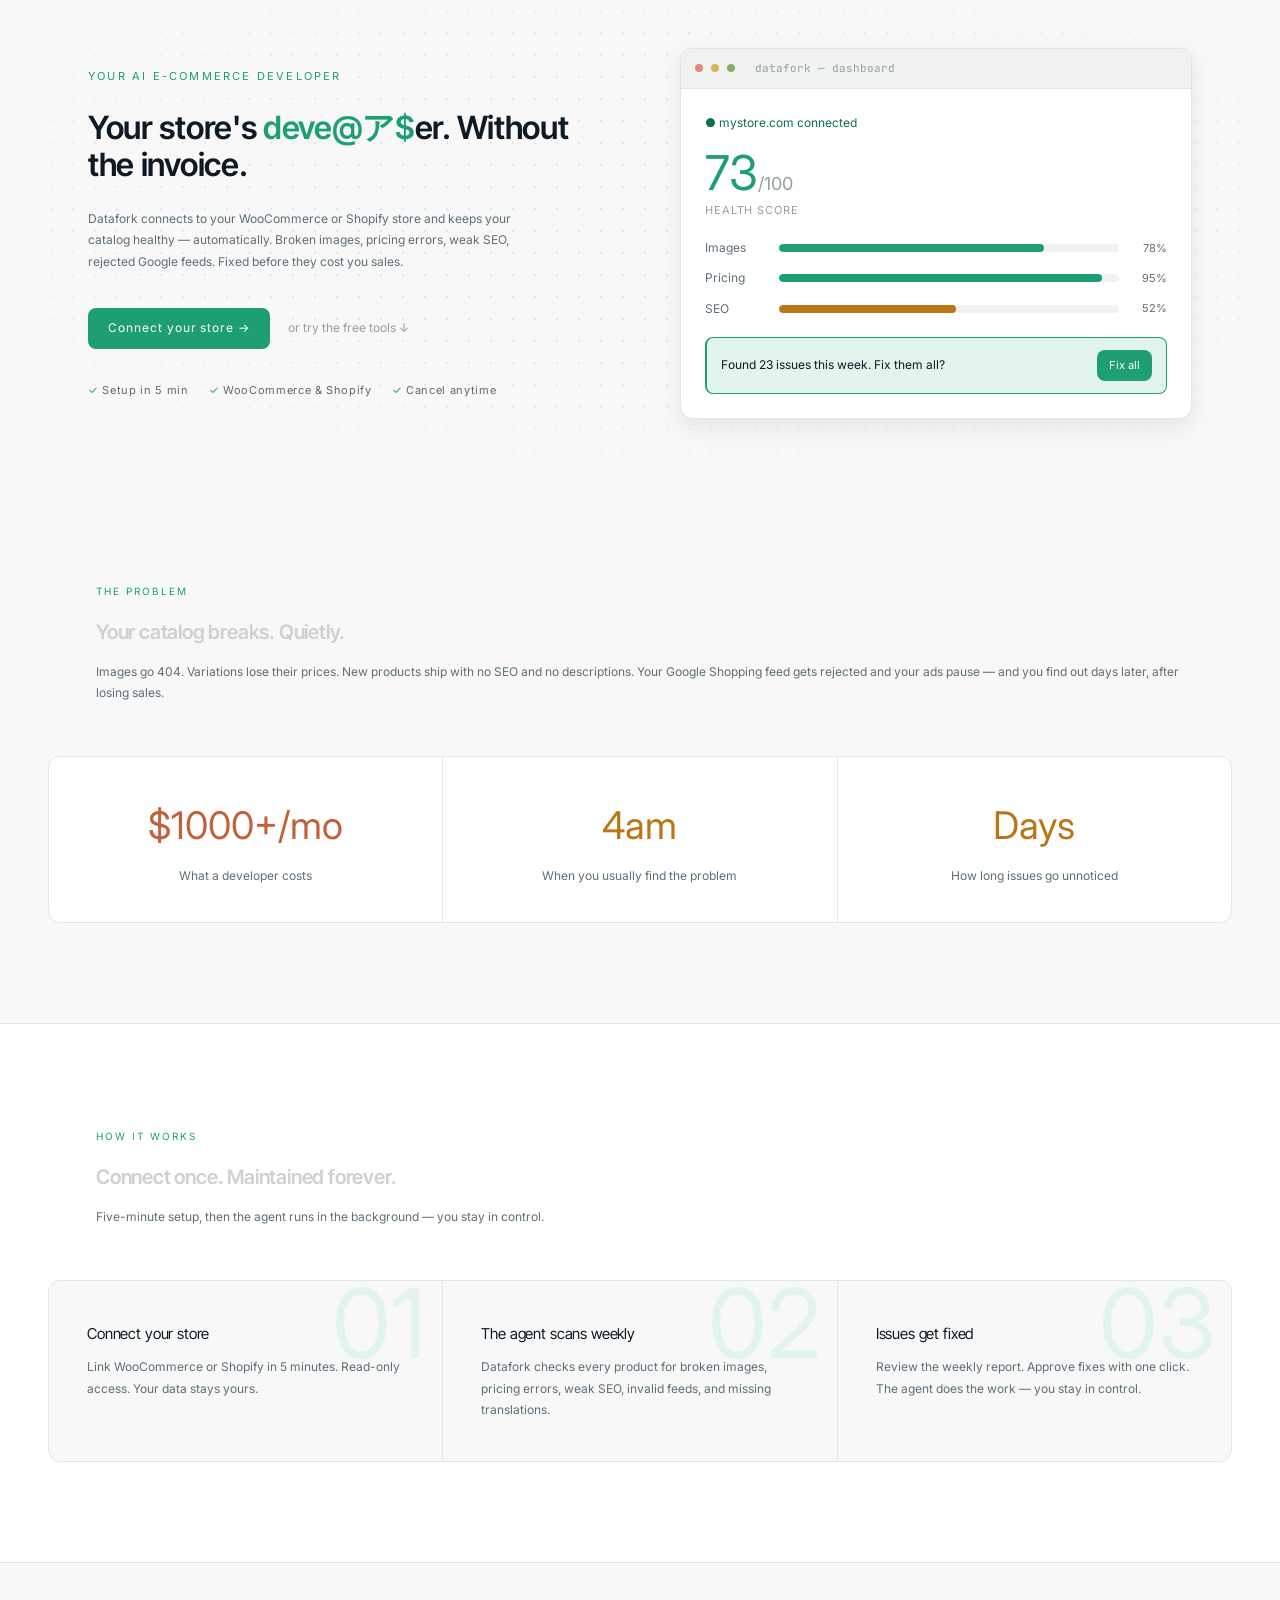
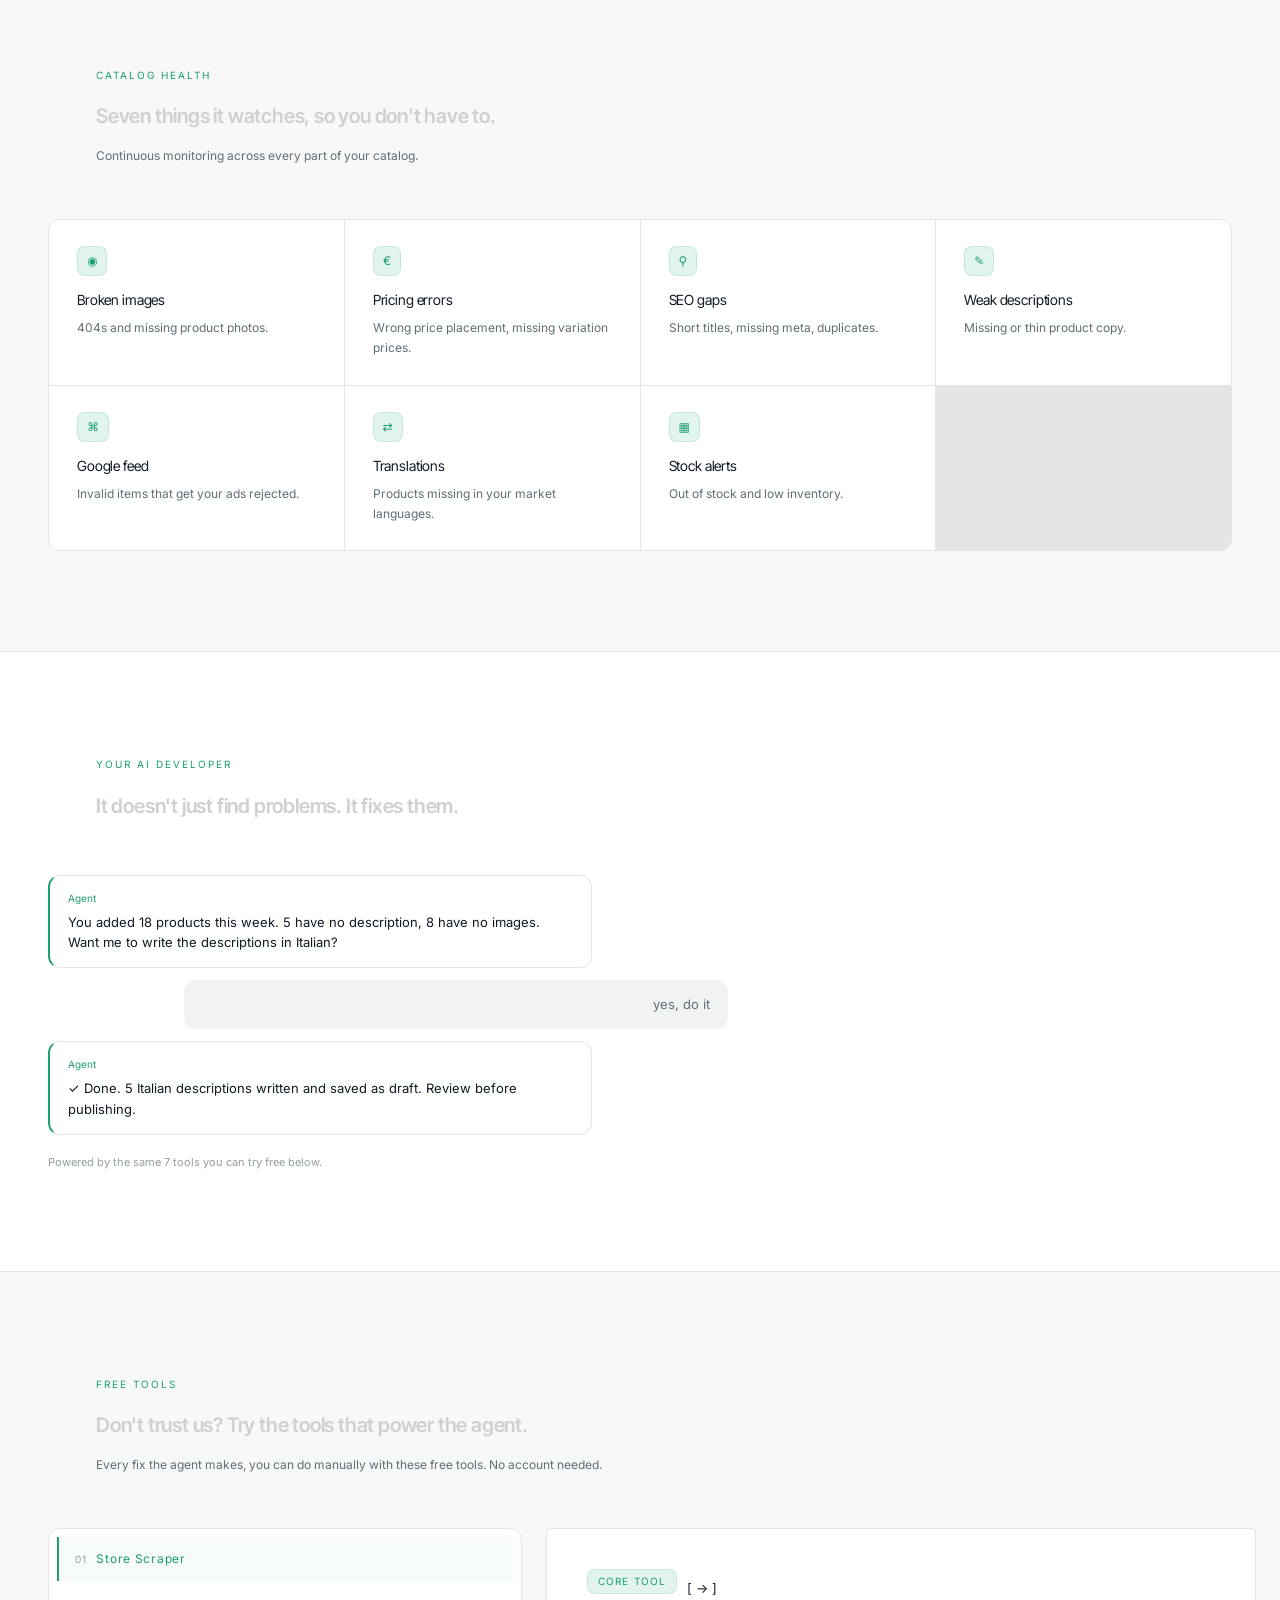
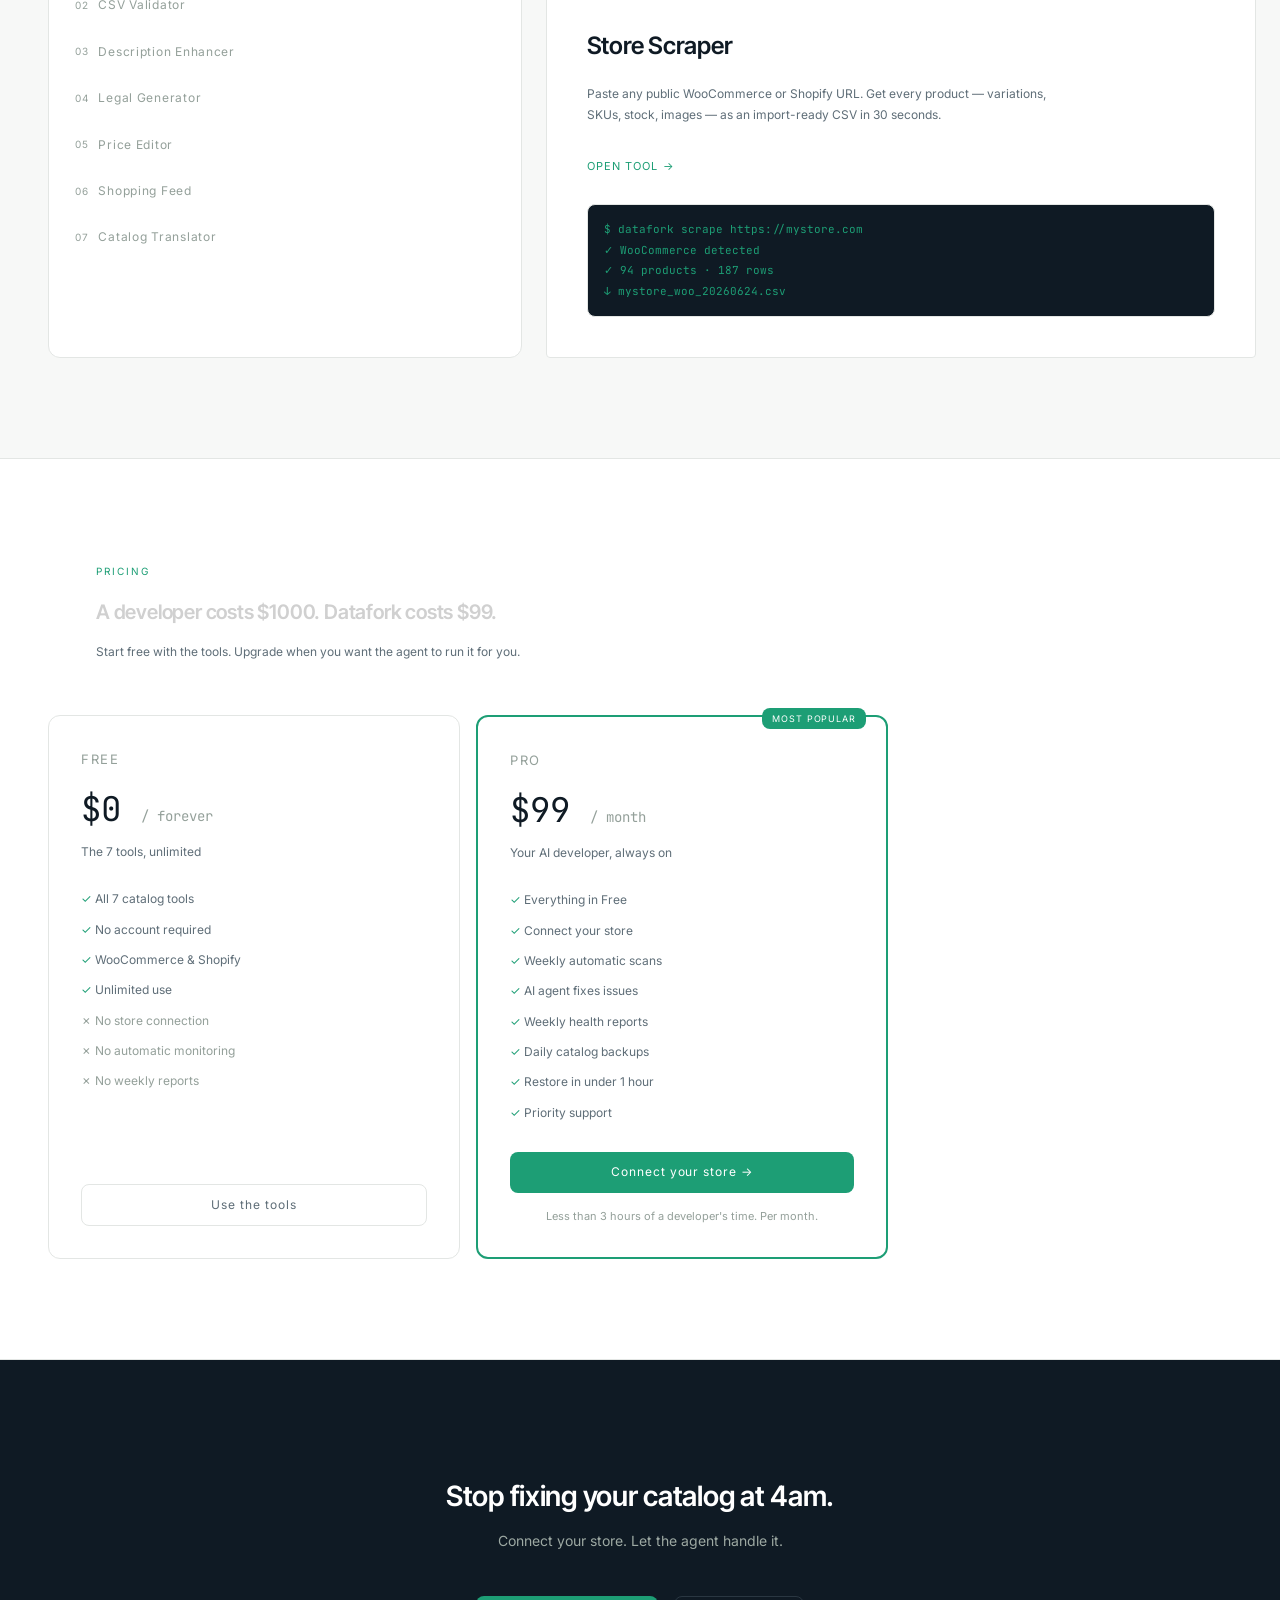
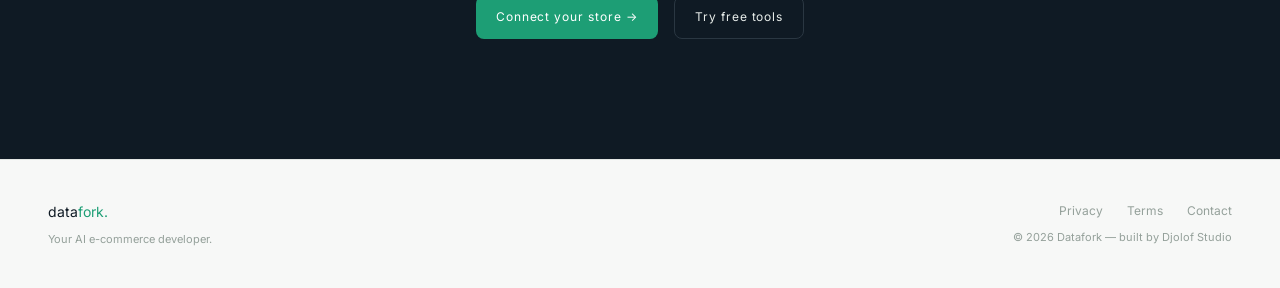
==== commit a89b555f: "redesign: Calm Confidence design system — light dashboard, slate sidebar, teal accent, Inter fonts, " ====
--- a/index.html
+++ b/index.html
@@ -16,28 +16,33 @@
 
   <link rel="preconnect" href="https://fonts.googleapis.com">
   <link rel="preconnect" href="https://fonts.gstatic.com" crossorigin>
-  <link href="https://fonts.googleapis.com/css2?family=Share+Tech+Mono&display=swap" rel="stylesheet">
+  <link href="https://fonts.googleapis.com/css2?family=Inter+Tight:wght@400;500;600&family=Inter:wght@400;500&family=JetBrains+Mono:wght@400;500&display=swap" rel="stylesheet">
 
   <style>
     :root {
-      --bg:#0a0a0a; --surface:#111111; --surface-2:#161616; --border:#1a1a1a;
-      --border-h:#2a2a2a; --text-1:#e0e0e0; --text-2:#aaaaaa; --text-3:#444444;
-      --accent:#00ff41; --accent-dim:#00cc33; --accent-bg:rgba(0,255,65,0.06);
-      --accent-dark:#003d0f; --accent-light:rgba(0,255,65,0.10); --on-accent:#000000;
-      --nav-bg:rgba(10,10,10,0.96); --term-bg:#000000; --term-green:#00ff41;
-      --danger:#ff3232; --warning:#ffaa00; --success:#00ff41;
-      --radius:2px; --radius-lg:4px; --row-alt:rgba(0,255,65,0.02); --dot:#1a1a1a;
-      --term-chrome:#0d0d0d; --term-chrome-border:#1a1a1a; --term-text:#e0e0e0;
-      --term-prompt:#aaaaaa; --term-muted:#444444; --term-tab:#444444;
-      --tl-r:#ff5f57; --tl-y:#febc2e; --tl-g:#28c840;
-    }
+  --bg:#F7F8F7; --surface:#FFFFFF; --surface-2:#F1F3F2; --border:#E3E6E4; --border-2:#D2D6D3;
+  --slate:#0F1A24; --slate-2:#1A2733; --slate-3:#2A3742; --on-slate:#E8EDEA; --on-slate-2:#9DA9A3;
+  --text-1:#0F1A24; --text-2:#5F6E78; --text-3:#94A09A;
+  --accent:#1D9E75; --accent-2:#178563; --accent-bg:#E1F5EE; --accent-text:#0F6E56;
+  --success:#639922; --success-bg:#EAF3DE; --warning:#BA7517; --warning-bg:#FAEEDA;
+  --danger:#C2603A; --danger-bg:#FAECE7;
+  --radius:8px; --radius-lg:12px; --radius-sm:6px;
+  --shadow-sm:0 1px 2px rgba(15,26,36,0.04); --shadow:0 2px 8px rgba(15,26,36,0.06); --shadow-lg:0 8px 24px rgba(15,26,36,0.08);
+  /* compatibility aliases (old token names -> new system) */
+  --border-h:#D2D6D3; --accent-dim:#178563; --accent-dark:#178563; --accent-light:#E1F5EE; --on-accent:#FFFFFF;
+  --nav-bg:rgba(247,248,247,0.9); --row-alt:#F1F3F2; --dot:#E3E6E4;
+  /* refined dark terminal output block (kept dark for code/output only) */
+  --term-bg:#0F1A24; --term-green:#1D9E75; --term-chrome:#1A2733; --term-chrome-border:#2A3742;
+  --term-text:#E8EDEA; --term-prompt:#9DA9A3; --term-muted:#9DA9A3; --term-tab:#9DA9A3;
+  --tl-r:#E0867A; --tl-y:#D9B65A; --tl-g:#7FB069; --cta-sub:rgba(255,255,255,0.6);
+}
 
     * { box-sizing: border-box; margin: 0; padding: 0; }
     html { scroll-behavior: smooth; }
     body {
       background: var(--bg);
       color: var(--text-1);
-      font-family: 'Share Tech Mono', 'Courier New', monospace;
+      font-family: 'Inter', system-ui, sans-serif;
       font-size: 13px;
       line-height: 1.7;
       -webkit-font-smoothing: antialiased;
@@ -70,7 +75,7 @@
     /* ── Buttons ── */
     .btn-primary {
       display: inline-flex; align-items: center; gap: 8px;
-      font-family: 'Share Tech Mono', 'Courier New', monospace; font-size: 12px;
+      font-family: 'Inter', system-ui, sans-serif; font-size: 12px;
       background: var(--accent); color: var(--on-accent);
       padding: 10px 20px; border-radius: var(--radius); border: none; cursor: pointer;
       letter-spacing: 0.08em; transition: background 150ms ease;
@@ -78,7 +83,7 @@
     .btn-primary:hover { background: var(--accent-dim); }
     .btn-ghost {
       display: inline-flex; align-items: center; gap: 8px;
-      font-family: 'Share Tech Mono', 'Courier New', monospace; font-size: 12px;
+      font-family: 'Inter', system-ui, sans-serif; font-size: 12px;
       background: transparent; color: var(--text-2); border: 1px solid var(--border);
       padding: 10px 20px; border-radius: var(--radius); letter-spacing: 0.08em;
       transition: border-color 150ms ease, color 150ms ease;
@@ -97,13 +102,13 @@
       font-weight: 400; font-size: 20px;
       color: #d0d0d0; letter-spacing: -0.01em; margin: 14px 0 12px;
     }
-    .sec-head p { font-size: 12px; color: #888888; line-height: 1.8; }
+    .sec-head p { font-size: 12px; color: var(--text-2); line-height: 1.8; }
 
     /* ── Badge ── */
     .badge {
       display: inline-block; margin-bottom: 14px;
       background: var(--accent-bg); color: var(--accent);
-      border: 1px solid rgba(0,255,65,0.15);
+      border: 1px solid rgba(29,158,117,0.15);
       font-size: 10px; letter-spacing: 0.12em; padding: 3px 10px;
       border-radius: var(--radius); text-transform: uppercase;
     }
@@ -125,12 +130,12 @@
     .hero-left, .hero-right { position: relative; z-index: 1; }
     .hero-eyebrow { display: block; margin-bottom: 24px; font-size: 11px; opacity: 1; }
     .hero h1 {
-      font-weight: 400; font-size: 32px; color: #f0f0f0;
+      font-weight: 400; font-size: 32px; color: var(--text-1);
       letter-spacing: -0.01em; line-height: 1.15; margin-bottom: 24px;
     }
     .hero h1 .ac { color: var(--accent); }
     .hero-sub {
-      font-size: 12px; color: #888888;
+      font-size: 12px; color: var(--text-2);
       line-height: 1.8; max-width: 440px; margin-bottom: 36px;
     }
     .hero-cta { display: flex; gap: 18px; align-items: center; }
@@ -186,7 +191,7 @@
     }
     .step .body { position: relative; z-index: 1; }
     .step h3 { font-weight: 400; font-size: 15px; color: var(--text-1); margin-bottom: 10px; }
-    .step p { font-size: 12px; color: #888888; line-height: 1.8; }
+    .step p { font-size: 12px; color: var(--text-2); line-height: 1.8; }
 
     /* ── TOOLS / USE CASES grid ── */
     .cases {
@@ -197,12 +202,12 @@
     .case:hover { background: var(--surface-2); }
     .case .ic {
       font-size: 1rem; color: var(--accent);
-      background: var(--accent-bg); border: 1px solid rgba(0,255,65,0.15);
+      background: var(--accent-bg); border: 1px solid rgba(29,158,117,0.15);
       padding: 5px 10px; border-radius: var(--radius);
       display: inline-block; margin-bottom: 16px;
     }
     .case h3 { font-weight: 400; font-size: 15px; color: var(--text-1); margin-bottom: 12px; }
-    .case p { font-size: 12px; color: #888888; line-height: 1.8; }
+    .case p { font-size: 12px; color: var(--text-2); line-height: 1.8; }
     .case .open { display: inline-block; margin-top: 14px; font-size: 12px; color: var(--accent); }
 
     /* ── TOOL CAROUSEL ── */
@@ -212,27 +217,27 @@
       border: 1px solid var(--border); border-radius: var(--radius-lg); padding: 8px; background: var(--surface);
     }
     .carousel-item {
-      font-family: 'Share Tech Mono', 'Courier New', monospace; font-size: 12px; color: var(--text-3);
+      font-family: 'Inter', system-ui, sans-serif; font-size: 12px; color: var(--text-3);
       padding: 12px 16px; border-left: 2px solid transparent; cursor: pointer;
       letter-spacing: 0.06em; transition: all 150ms;
       display: flex; align-items: center; gap: 10px;
     }
     .carousel-item:hover { color: var(--text-2); border-left-color: var(--border-h); }
-    .carousel-item.active { color: var(--accent); border-left: 2px solid var(--accent); background: rgba(0,255,65,0.04); }
+    .carousel-item.active { color: var(--accent); border-left: 2px solid var(--accent); background: rgba(29,158,117,0.04); }
     .carousel-item .ci-num { color: var(--text-3); font-size: 10px; }
     .carousel-card {
-      background: #0d0d0d; border: 1px solid #2f2f2f; border-radius: 4px; padding: 40px; min-height: 320px;
+      background: var(--surface); border: 1px solid var(--border); border-radius: 4px; padding: 40px; min-height: 320px;
       opacity: 1; transform: translateX(0); transition: opacity 200ms ease, transform 200ms ease;
     }
     .carousel-card.swap { opacity: 0; transform: translateX(8px); }
     .cc-badges { display: flex; gap: 10px; align-items: center; margin-bottom: 18px; }
     .cc-badges .ic { margin-bottom: 0; }
-    .cc-name { font-size: 24px; color: #f0f0f0; margin-bottom: 16px; }
-    .cc-desc { font-size: 12px; color: #888888; line-height: 1.8; max-width: 480px; margin-bottom: 28px; }
+    .cc-name { font-size: 24px; color: var(--text-1); margin-bottom: 16px; }
+    .cc-desc { font-size: 12px; color: var(--text-2); line-height: 1.8; max-width: 480px; margin-bottom: 28px; }
     .cc-cta { color: var(--accent); font-size: 11px; letter-spacing: 0.1em; text-transform: uppercase; display: inline-block; margin-bottom: 28px; }
     .cc-term {
-      background: #000; border: 1px solid var(--border); border-radius: var(--radius);
-      padding: 14px 16px; font-family: 'Share Tech Mono', 'Courier New', monospace;
+      background: var(--slate); border: 1px solid var(--border); border-radius: var(--radius);
+      padding: 14px 16px; font-family: 'Inter', system-ui, sans-serif;
       font-size: 11px; line-height: 1.9; color: var(--accent); white-space: pre; overflow-x: auto;
     }
     @media (max-width: 768px) {
@@ -242,65 +247,66 @@
 
     /* ── HERO DASHBOARD MOCKUP ── */
     .dash { border: 1px solid var(--border); border-radius: var(--radius-lg); overflow: hidden;
-      background: var(--term-bg); box-shadow: 0 0 40px rgba(0,255,65,0.06); }
-    .dash-bar { background: var(--term-chrome); padding: 8px 14px; display: flex; align-items: center; gap: 8px;
-      border-bottom: 1px solid var(--term-chrome-border); }
-    .dash-tab { font-size: 10px; color: var(--term-tab); margin-left: 12px; }
-    .dash-body { padding: 22px 24px; }
-    .dash-conn { color: var(--accent); font-size: 11px; margin-bottom: 16px; }
+      background: var(--surface); box-shadow: var(--shadow-lg); }
+    .dash-bar { background: var(--surface-2); padding: 10px 14px; display: flex; align-items: center; gap: 8px;
+      border-bottom: 1px solid var(--border); }
+    .dash-tab { font-size: 11px; color: var(--text-3); margin-left: 12px; }
+    .dash-body { padding: 24px; }
+    .dash-conn { color: var(--accent-text); font-size: 12px; margin-bottom: 16px; }
     .dash-score { font-size: 48px; line-height: 1; color: var(--accent); }
     .dash-score small { font-size: 18px; color: var(--text-3); }
-    .dash-scorelbl { font-size: 10px; color: var(--text-3); letter-spacing: 0.1em; text-transform: uppercase; margin: 4px 0 18px; }
-    .dash-bars { display: flex; flex-direction: column; gap: 7px; margin-bottom: 18px; }
+    .dash-scorelbl { font-size: 11px; color: var(--text-3); letter-spacing: 0.08em; text-transform: uppercase; margin: 4px 0 18px; }
+    .dash-bars { display: flex; flex-direction: column; gap: 10px; margin-bottom: 18px; }
     .dbar { display: grid; grid-template-columns: 64px 1fr 38px; gap: 10px; align-items: center; }
-    .dbar .l { color: var(--text-2); font-size: 11px; }
-    .dbar .t { font-size: 12px; letter-spacing: 1px; white-space: nowrap; }
+    .dbar .l { color: var(--text-2); font-size: 12px; }
+    .dbar .t { height: 8px; background: var(--surface-2); border-radius: 999px; overflow: hidden; }
     .dbar .p { color: var(--text-2); font-size: 11px; text-align: right; }
-    .bf { color: var(--accent); } .be { color: var(--text-3); }
-    .dash-agent { background: rgba(0,255,65,0.04); border: 1px solid rgba(0,255,65,0.2);
+    .bf { display: block; height: 100%; background: var(--accent); border-radius: 999px; }
+    .bf.warn { background: var(--warning); }
+    .dash-agent { background: var(--accent-bg); border: 1px solid var(--accent);
       border-left: 2px solid var(--accent); border-radius: var(--radius); padding: 12px 14px;
       display: flex; align-items: center; justify-content: space-between; gap: 12px; flex-wrap: wrap; }
     .dash-agent .am { color: var(--text-1); font-size: 12px; }
-    .dash-mini-btn { background: var(--accent); color: #000; font-size: 10px; padding: 6px 12px;
-      border-radius: var(--radius); letter-spacing: 0.06em; white-space: nowrap; }
+    .dash-mini-btn { background: var(--accent); color: #fff; font-size: 11px; padding: 6px 12px;
+      border-radius: var(--radius); white-space: nowrap; }
 
     /* ── COST CARDS (pain) ── */
     .cost-grid { display: grid; grid-template-columns: repeat(3,1fr); gap: 1px; background: var(--border);
       border: 1px solid var(--border); border-radius: var(--radius-lg); overflow: hidden; }
-    .cost { background: #0d0d0d; padding: 36px 32px; text-align: center; }
+    .cost { background: var(--surface); padding: 36px 32px; text-align: center; }
     .cost .big { font-size: 38px; margin-bottom: 8px; color: var(--text-1); }
     .cost .big.dn { color: var(--danger); } .cost .big.wn { color: var(--warning); }
-    .cost .lbl { font-size: 12px; color: #888888; }
+    .cost .lbl { font-size: 12px; color: var(--text-2); }
 
     /* ── MONITOR GRID ── */
     .mon-grid { display: grid; grid-template-columns: repeat(auto-fit,minmax(280px,1fr)); gap: 1px;
       background: var(--border); border: 1px solid var(--border); border-radius: var(--radius-lg); overflow: hidden; }
-    .mon { background: #0d0d0d; padding: 26px 28px; }
+    .mon { background: var(--surface); padding: 26px 28px; }
     .mon .ic { display: inline-block; color: var(--accent); background: var(--accent-bg);
-      border: 1px solid rgba(0,255,65,0.15); padding: 4px 9px; border-radius: var(--radius); font-size: 12px; margin-bottom: 12px; }
+      border: 1px solid rgba(29,158,117,0.15); padding: 4px 9px; border-radius: var(--radius); font-size: 12px; margin-bottom: 12px; }
     .mon h3 { font-weight: 400; font-size: 14px; color: var(--text-1); margin-bottom: 6px; }
-    .mon p { font-size: 12px; color: #888888; line-height: 1.7; }
+    .mon p { font-size: 12px; color: var(--text-2); line-height: 1.7; }
 
     /* ── AGENT CHAT ── */
     .chat { max-width: 680px; }
     .cmsg { padding: 14px 18px; border-radius: var(--radius-lg); max-width: 80%; margin-bottom: 12px;
       white-space: pre-line; font-size: 13px; line-height: 1.6; }
-    .cmsg.agent { background: #0d0d0d; border: 1px solid var(--border); border-left: 2px solid var(--accent); color: var(--text-1); }
+    .cmsg.agent { background: var(--surface); border: 1px solid var(--border); border-left: 2px solid var(--accent); color: var(--text-1); }
     .cmsg.agent .h { color: var(--accent); font-size: 10px; display: block; margin-bottom: 6px; }
     .cmsg.user { background: var(--surface-2); color: var(--text-2); margin-left: auto; text-align: right; }
     .chat-cap { color: var(--text-3); font-size: 11px; margin-top: 18px; }
 
     /* ── PRICING ── */
     .price-grid { display: grid; grid-template-columns: 1fr 1fr; gap: 16px; max-width: 840px; }
-    .price { background: #0d0d0d; border: 1px solid var(--border); border-radius: var(--radius-lg);
+    .price { background: var(--surface); border: 1px solid var(--border); border-radius: var(--radius-lg);
       padding: 32px; position: relative; display: flex; flex-direction: column; }
-    .price.pro { border-color: var(--accent); }
-    .price-badge { position: absolute; top: -9px; right: 20px; background: var(--accent); color: #000;
+    .price.pro { border: 2px solid var(--accent); }
+    .price-badge { position: absolute; top: -9px; right: 20px; background: var(--accent); color: #fff;
       font-size: 9px; letter-spacing: 0.1em; padding: 3px 10px; border-radius: var(--radius); text-transform: uppercase; }
     .price .tier { font-size: 13px; color: var(--text-3); letter-spacing: 0.12em; text-transform: uppercase; margin-bottom: 10px; }
     .price .amt { font-size: 34px; color: var(--text-1); margin-bottom: 4px; }
     .price .amt small { font-size: 14px; color: var(--text-3); }
-    .price .tag { font-size: 12px; color: #888888; margin-bottom: 22px; }
+    .price .tag { font-size: 12px; color: var(--text-2); margin-bottom: 22px; }
     .price ul { list-style: none; margin-bottom: 24px; flex: 1; }
     .price li { font-size: 12px; color: var(--text-2); padding: 5px 0; }
     .price li .y { color: var(--accent); } .price li .n { color: var(--text-3); }
@@ -310,16 +316,17 @@
 
     @media (max-width: 768px) { .cost-grid { grid-template-columns: 1fr; } .price-grid { grid-template-columns: 1fr; } }
 
-    /* ── FINAL CTA ── */
+    /* ── FINAL CTA (slate) ── */
     .final-cta {
-      padding: 120px 48px; text-align: center;
-      background: var(--surface); border-top: 1px solid var(--border); border-bottom: 1px solid var(--border);
+      padding: 120px 48px; text-align: center; background: var(--slate);
     }
     .final-cta h2 {
-      font-weight: 400; font-size: 28px;
-      color: var(--text-1); letter-spacing: -0.01em; line-height: 1.15; margin-bottom: 16px;
-    }
-    .final-cta .sub { font-size: 12px; color: var(--text-2); margin-bottom: 44px; }
+      font-weight: 600; font-size: 28px;
+      color: #fff; letter-spacing: -0.01em; line-height: 1.15; margin-bottom: 16px;
+    }
+    .final-cta .sub { font-size: 14px; color: var(--on-slate-2); margin-bottom: 44px; }
+    .final-cta .btn-ghost { color: var(--on-slate); border-color: var(--slate-3); }
+    .final-cta .btn-ghost:hover { background: var(--slate-2); color: #fff; border-color: var(--slate-3); }
 
     /* ── FOOTER ── */
     footer {
@@ -355,6 +362,15 @@
       .foot-right { text-align: left; }
       .foot-links { justify-content: flex-start; }
     }
+  
+    /* ── Calm Confidence base ── */
+    h1, h2, h3, h4, h5, .card-title, .done-title, .err-title, .cc-name,
+    .legal-header h1, .hero h1, .hero-h1, .sec-head h2, .final-cta h2 {
+      font-family: 'Inter Tight', 'Inter', sans-serif; font-weight: 600; letter-spacing: -0.01em;
+    }
+    .mono, code, .log, .bar, .cc-term, .dash-tab, .term-tab, .term-body, .price .amt {
+      font-family: 'JetBrains Mono', monospace;
+    }
   </style>
 </head>
 <body>
@@ -362,7 +378,7 @@
   <!-- ── NAV ── -->
   <nav id="nav">
     <div class="nav-inner">
-      <a href="#" class="logo"><span style="color:var(--text-1)">Data</span><span style="color:var(--accent)">fork.</span></a>
+      <a href="#" class="logo"><span style="color:var(--text-1)">data</span><span style="color:var(--accent)">fork.</span></a>
       <div class="nav-links">
         <a href="#how" class="link">How it works</a>
         <a href="#tools" class="link">Tools</a>
@@ -379,7 +395,7 @@
       <h1 class="hero-h1" aria-label="Your store's developer. Without the invoice.">Your store's <span class="ac">developer.</span> Without the invoice.</h1>
       <p class="hero-sub">Datafork connects to your WooCommerce or Shopify store and keeps your catalog healthy — automatically. Broken images, pricing errors, weak SEO, rejected Google feeds. Fixed before they cost you sales.</p>
       <div class="hero-cta">
-        <a href="/dashboard" class="btn-primary">[ CONNECT YOUR STORE → ]</a>
+        <a href="/dashboard" class="btn-primary">Connect your store →</a>
         <a href="#tools" class="btn-link">or try the free tools ↓</a>
       </div>
       <div class="trust">
@@ -400,13 +416,13 @@
           <div class="dash-score">73<small>/100</small></div>
           <div class="dash-scorelbl">Health Score</div>
           <div class="dash-bars">
-            <div class="dbar"><span class="l">Images</span><span class="t"><span class="bf">████████</span><span class="be">░░</span></span><span class="p">78%</span></div>
-            <div class="dbar"><span class="l">Pricing</span><span class="t"><span class="bf">██████████</span></span><span class="p">95%</span></div>
-            <div class="dbar"><span class="l">SEO</span><span class="t"><span class="bf">█████</span><span class="be">░░░░░</span></span><span class="p">52%</span></div>
+            <div class="dbar"><span class="l">Images</span><span class="t"><span class="bf" style="width:78%"></span></span><span class="p">78%</span></div>
+            <div class="dbar"><span class="l">Pricing</span><span class="t"><span class="bf" style="width:95%"></span></span><span class="p">95%</span></div>
+            <div class="dbar"><span class="l">SEO</span><span class="t"><span class="bf warn" style="width:52%"></span></span><span class="p">52%</span></div>
           </div>
           <div class="dash-agent">
-            <span class="am">[ ✦ ] Found 23 issues this week. Fix them all?</span>
-            <span class="dash-mini-btn">[ FIX ALL ]</span>
+            <span class="am">Found 23 issues this week. Fix them all?</span>
+            <span class="dash-mini-btn">Fix all</span>
           </div>
         </div>
       </div>
@@ -472,13 +488,13 @@
     </div>
     <div class="grid-wrap">
       <div class="mon-grid">
-        <div class="mon animate-in"><span class="ic">[ ◉ ]</span><h3>Broken images</h3><p>404s and missing product photos.</p></div>
-        <div class="mon animate-in"><span class="ic">[ € ]</span><h3>Pricing errors</h3><p>Wrong price placement, missing variation prices.</p></div>
-        <div class="mon animate-in"><span class="ic">[ ⚲ ]</span><h3>SEO gaps</h3><p>Short titles, missing meta, duplicates.</p></div>
-        <div class="mon animate-in"><span class="ic">[ ✎ ]</span><h3>Weak descriptions</h3><p>Missing or thin product copy.</p></div>
-        <div class="mon animate-in"><span class="ic">[ ⌘ ]</span><h3>Google feed</h3><p>Invalid items that get your ads rejected.</p></div>
-        <div class="mon animate-in"><span class="ic">[ ⇄ ]</span><h3>Translations</h3><p>Products missing in your market languages.</p></div>
-        <div class="mon animate-in"><span class="ic">[ ▦ ]</span><h3>Stock alerts</h3><p>Out of stock and low inventory.</p></div>
+        <div class="mon animate-in"><span class="ic">◉</span><h3>Broken images</h3><p>404s and missing product photos.</p></div>
+        <div class="mon animate-in"><span class="ic">€</span><h3>Pricing errors</h3><p>Wrong price placement, missing variation prices.</p></div>
+        <div class="mon animate-in"><span class="ic">⚲</span><h3>SEO gaps</h3><p>Short titles, missing meta, duplicates.</p></div>
+        <div class="mon animate-in"><span class="ic">✎</span><h3>Weak descriptions</h3><p>Missing or thin product copy.</p></div>
+        <div class="mon animate-in"><span class="ic">⌘</span><h3>Google feed</h3><p>Invalid items that get your ads rejected.</p></div>
+        <div class="mon animate-in"><span class="ic">⇄</span><h3>Translations</h3><p>Products missing in your market languages.</p></div>
+        <div class="mon animate-in"><span class="ic">▦</span><h3>Stock alerts</h3><p>Out of stock and low inventory.</p></div>
       </div>
     </div>
   </section>
@@ -491,9 +507,9 @@
     </div>
     <div class="grid-wrap">
       <div class="chat animate-in">
-        <div class="cmsg agent"><span class="h">[ ✦ ] AGENT</span>You added 18 products this week. 5 have no description, 8 have no images. Want me to write the descriptions in Italian?</div>
+        <div class="cmsg agent"><span class="h">Agent</span>You added 18 products this week. 5 have no description, 8 have no images. Want me to write the descriptions in Italian?</div>
         <div class="cmsg user">yes, do it</div>
-        <div class="cmsg agent"><span class="h">[ ✦ ] AGENT</span>✓ Done. 5 Italian descriptions written and saved as draft. Review before publishing.</div>
+        <div class="cmsg agent"><span class="h">Agent</span>✓ Done. 5 Italian descriptions written and saved as draft. Review before publishing.</div>
       </div>
       <p class="chat-cap">Powered by the same 7 tools you can try free below.</p>
     </div>
@@ -536,7 +552,7 @@
             <li class="off"><span class="n">✗</span> No automatic monitoring</li>
             <li class="off"><span class="n">✗</span> No weekly reports</li>
           </ul>
-          <a href="http://76.13.149.203:5050/" class="btn-ghost">[ USE THE TOOLS ]</a>
+          <a href="http://76.13.149.203:5050/" class="btn-ghost">Use the tools</a>
         </div>
         <div class="price pro animate-in">
           <span class="price-badge">Most popular</span>
@@ -553,7 +569,7 @@
             <li><span class="y">✓</span> Restore in under 1 hour</li>
             <li><span class="y">✓</span> Priority support</li>
           </ul>
-          <a href="/dashboard" class="btn-primary">[ CONNECT YOUR STORE → ]</a>
+          <a href="/dashboard" class="btn-primary">Connect your store →</a>
           <div class="pnote">Less than 3 hours of a developer's time. Per month.</div>
         </div>
       </div>
@@ -565,15 +581,15 @@
     <h2 class="animate-in">Stop fixing your catalog at 4am.</h2>
     <p class="sub">Connect your store. Let the agent handle it.</p>
     <div style="display:inline-flex;gap:16px;flex-wrap:wrap;justify-content:center;">
-      <a href="/dashboard" class="btn-primary">[ CONNECT YOUR STORE → ]</a>
-      <a href="http://76.13.149.203:5050/" class="btn-ghost">[ TRY FREE TOOLS ]</a>
+      <a href="/dashboard" class="btn-primary">Connect your store →</a>
+      <a href="http://76.13.149.203:5050/" class="btn-ghost">Try free tools</a>
     </div>
   </section>
 
   <!-- ── FOOTER ── -->
   <footer>
     <div class="foot-left">
-      <div class="foot-logo"><span style="color:var(--text-1)">Data</span><span style="color:var(--accent)">fork.</span></div>
+      <div class="foot-logo"><span style="color:var(--text-1)">data</span><span style="color:var(--accent)">fork.</span></div>
       <div class="foot-tagline">Your AI e-commerce developer.</div>
     </div>
     <div class="foot-right">
@@ -609,7 +625,7 @@
       initialDelay = 500,
       letterDuration = 400,
       letterInterval = 80,
-      matrixColor = '#00ff41',
+      matrixColor = '#1D9E75',
       chars = '01アイウエオ#$@%&'
     } = options;
 
@@ -643,8 +659,7 @@
         const maxIterations = 6;
         const interval = setInterval(() => {
           span.textContent = chars[Math.floor(Math.random() * chars.length)];
-          span.style.color = matrixColor;
-          span.style.textShadow = `0 0 8px ${matrixColor}`;
+          span.style.color = matrixColor;  // subtle teal scramble, no neon glow
           iterations++;
           if (iterations >= maxIterations) {
             clearInterval(interval);
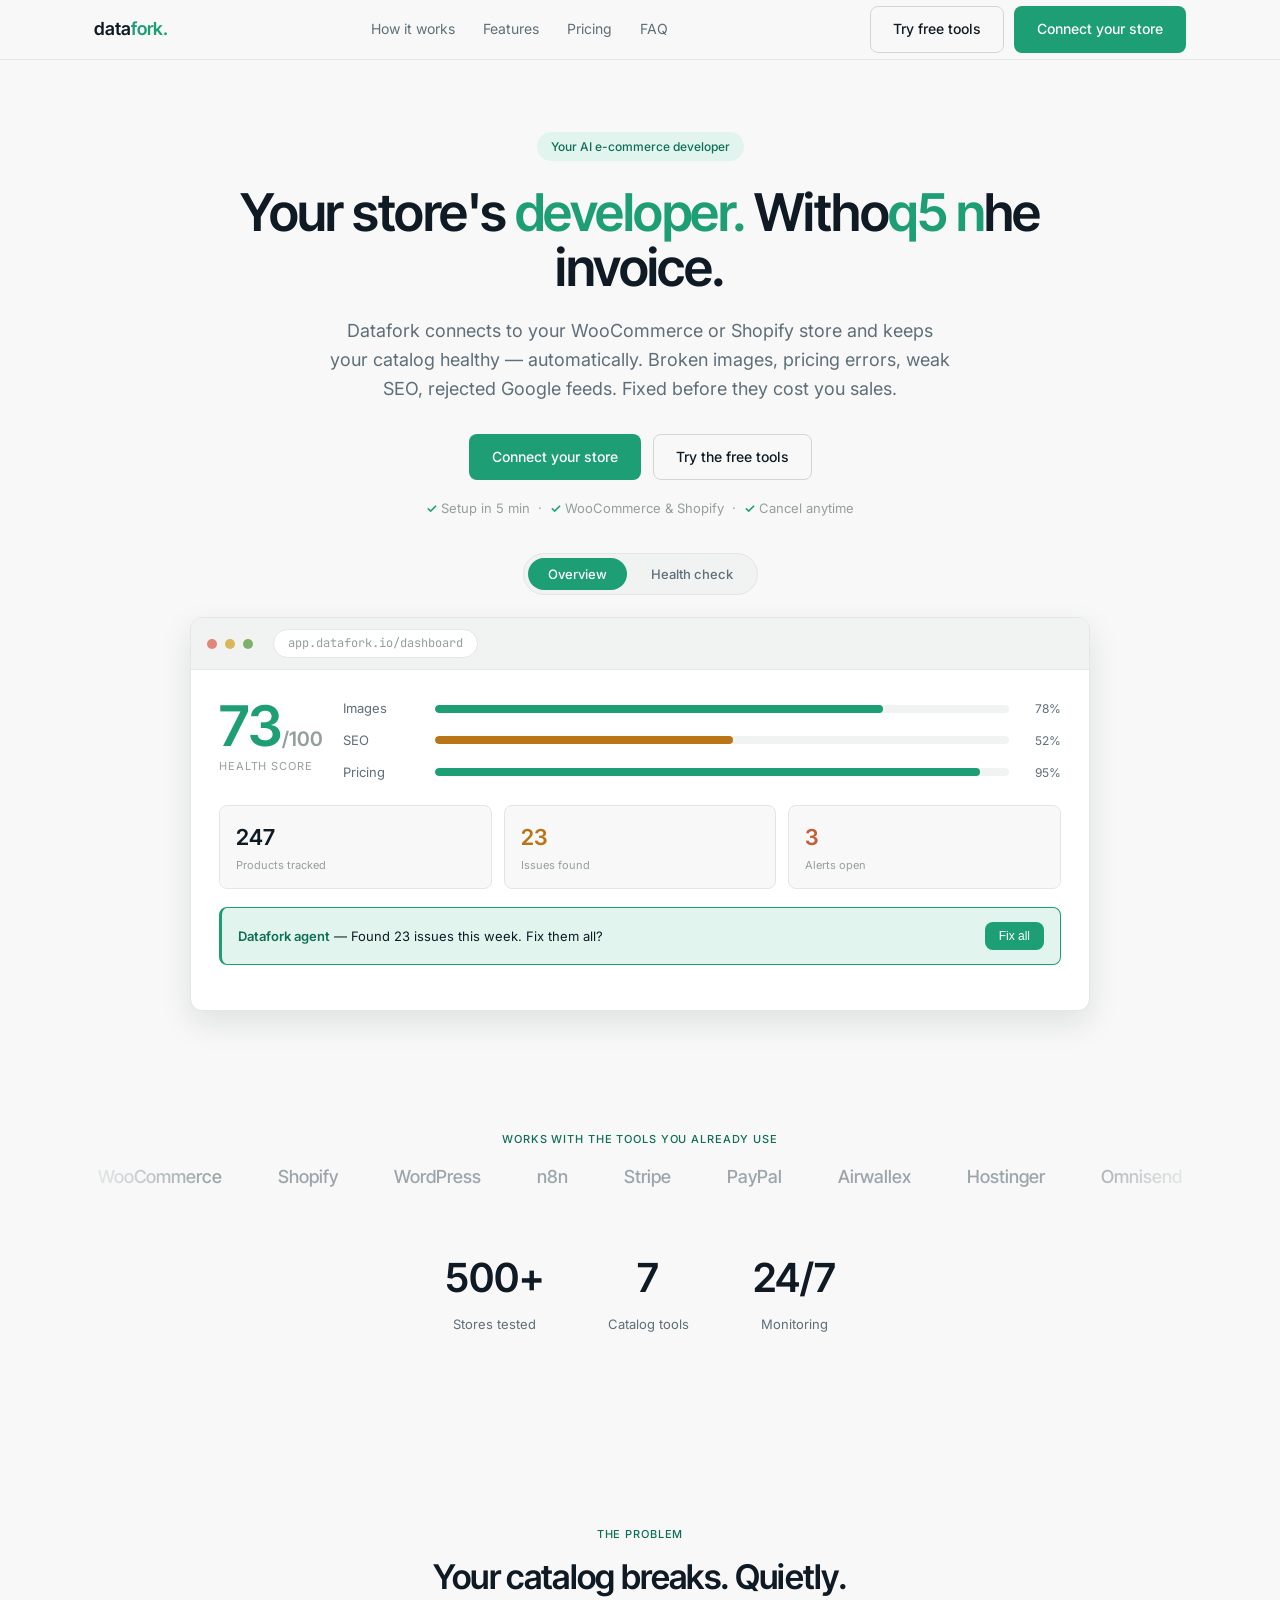
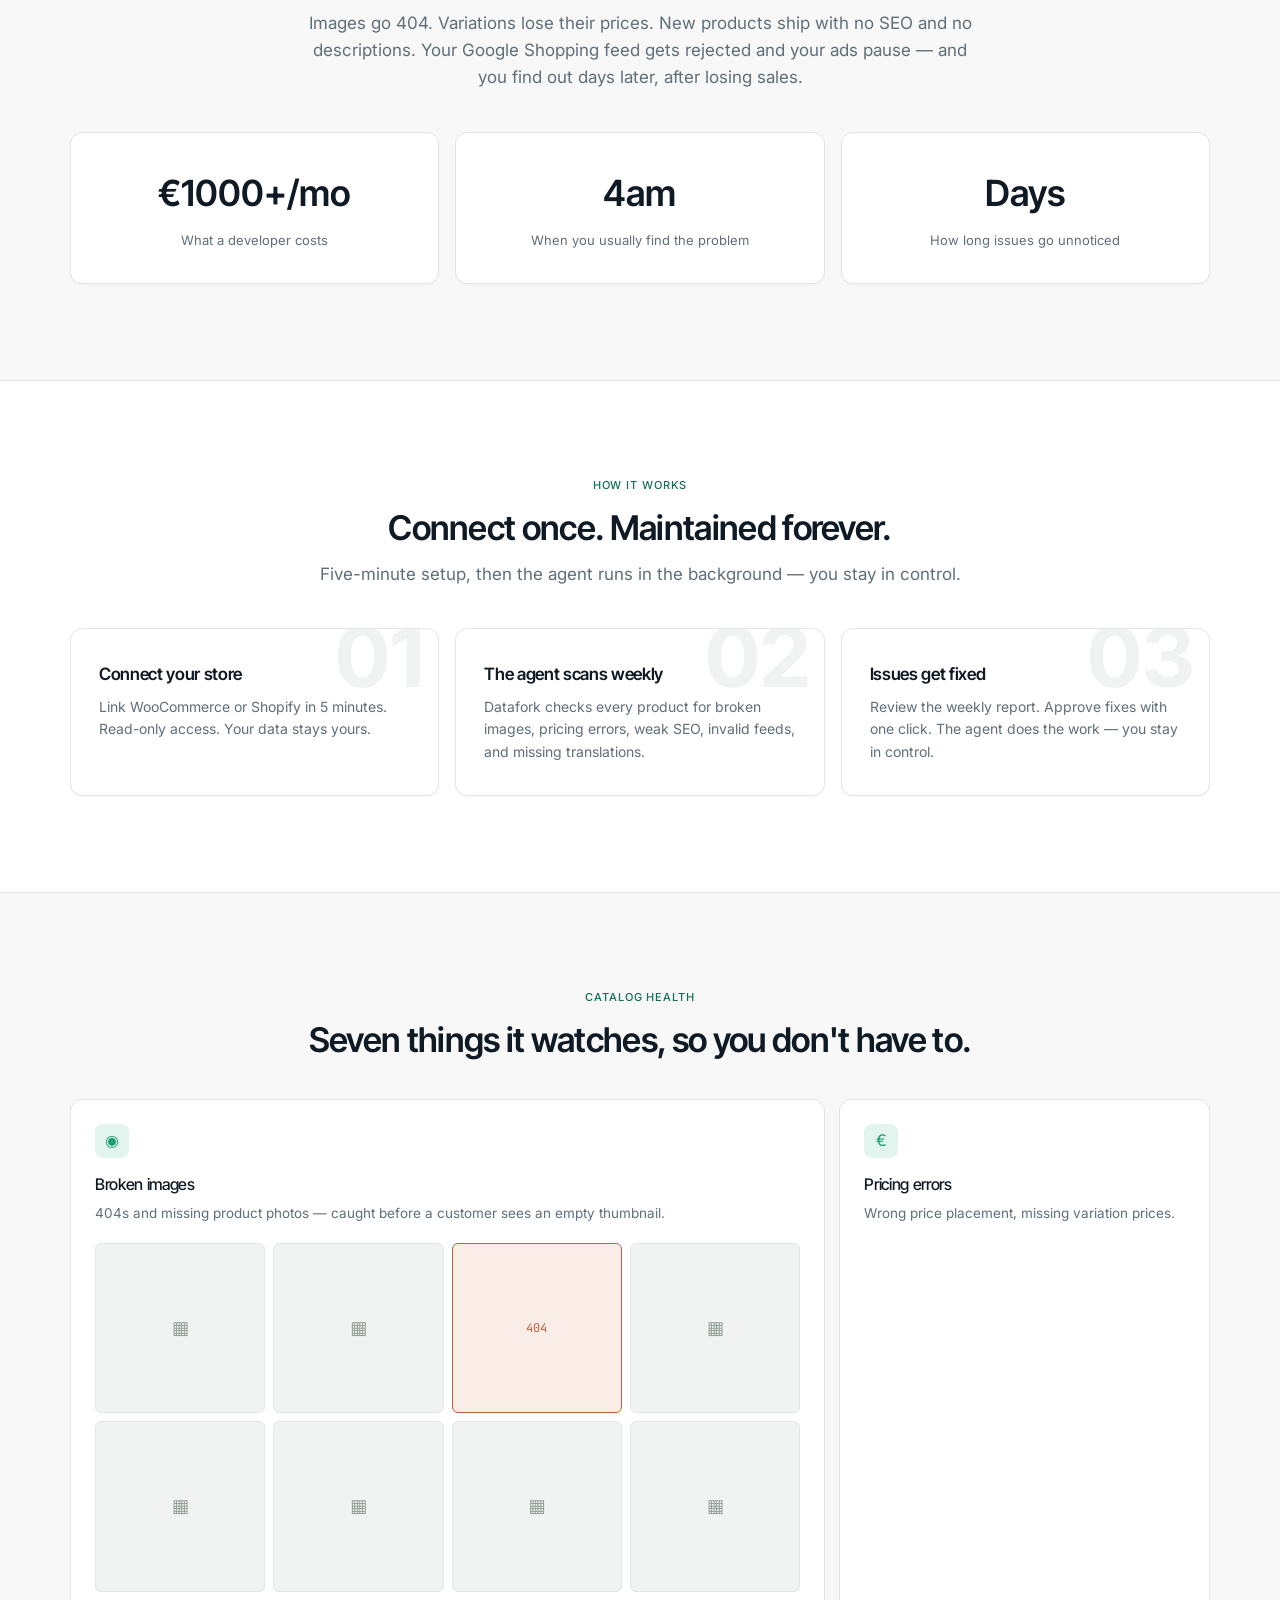
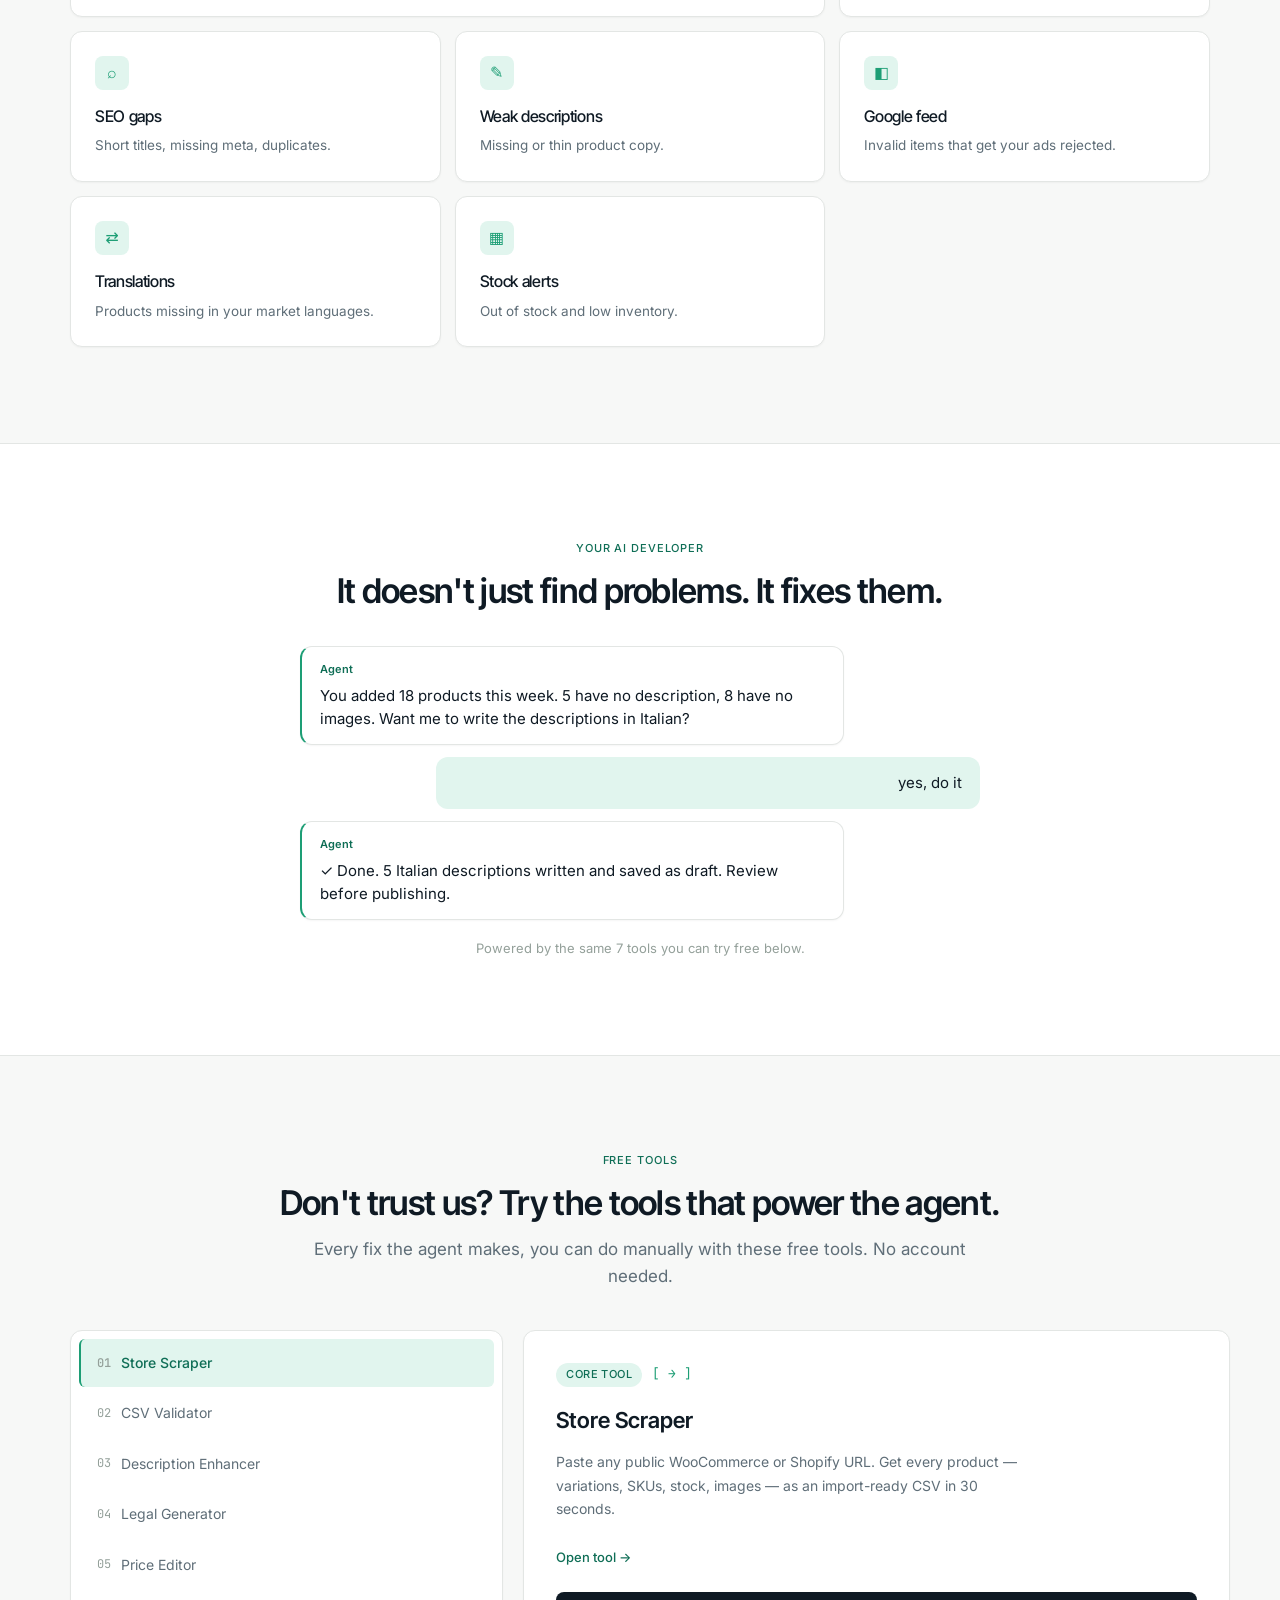
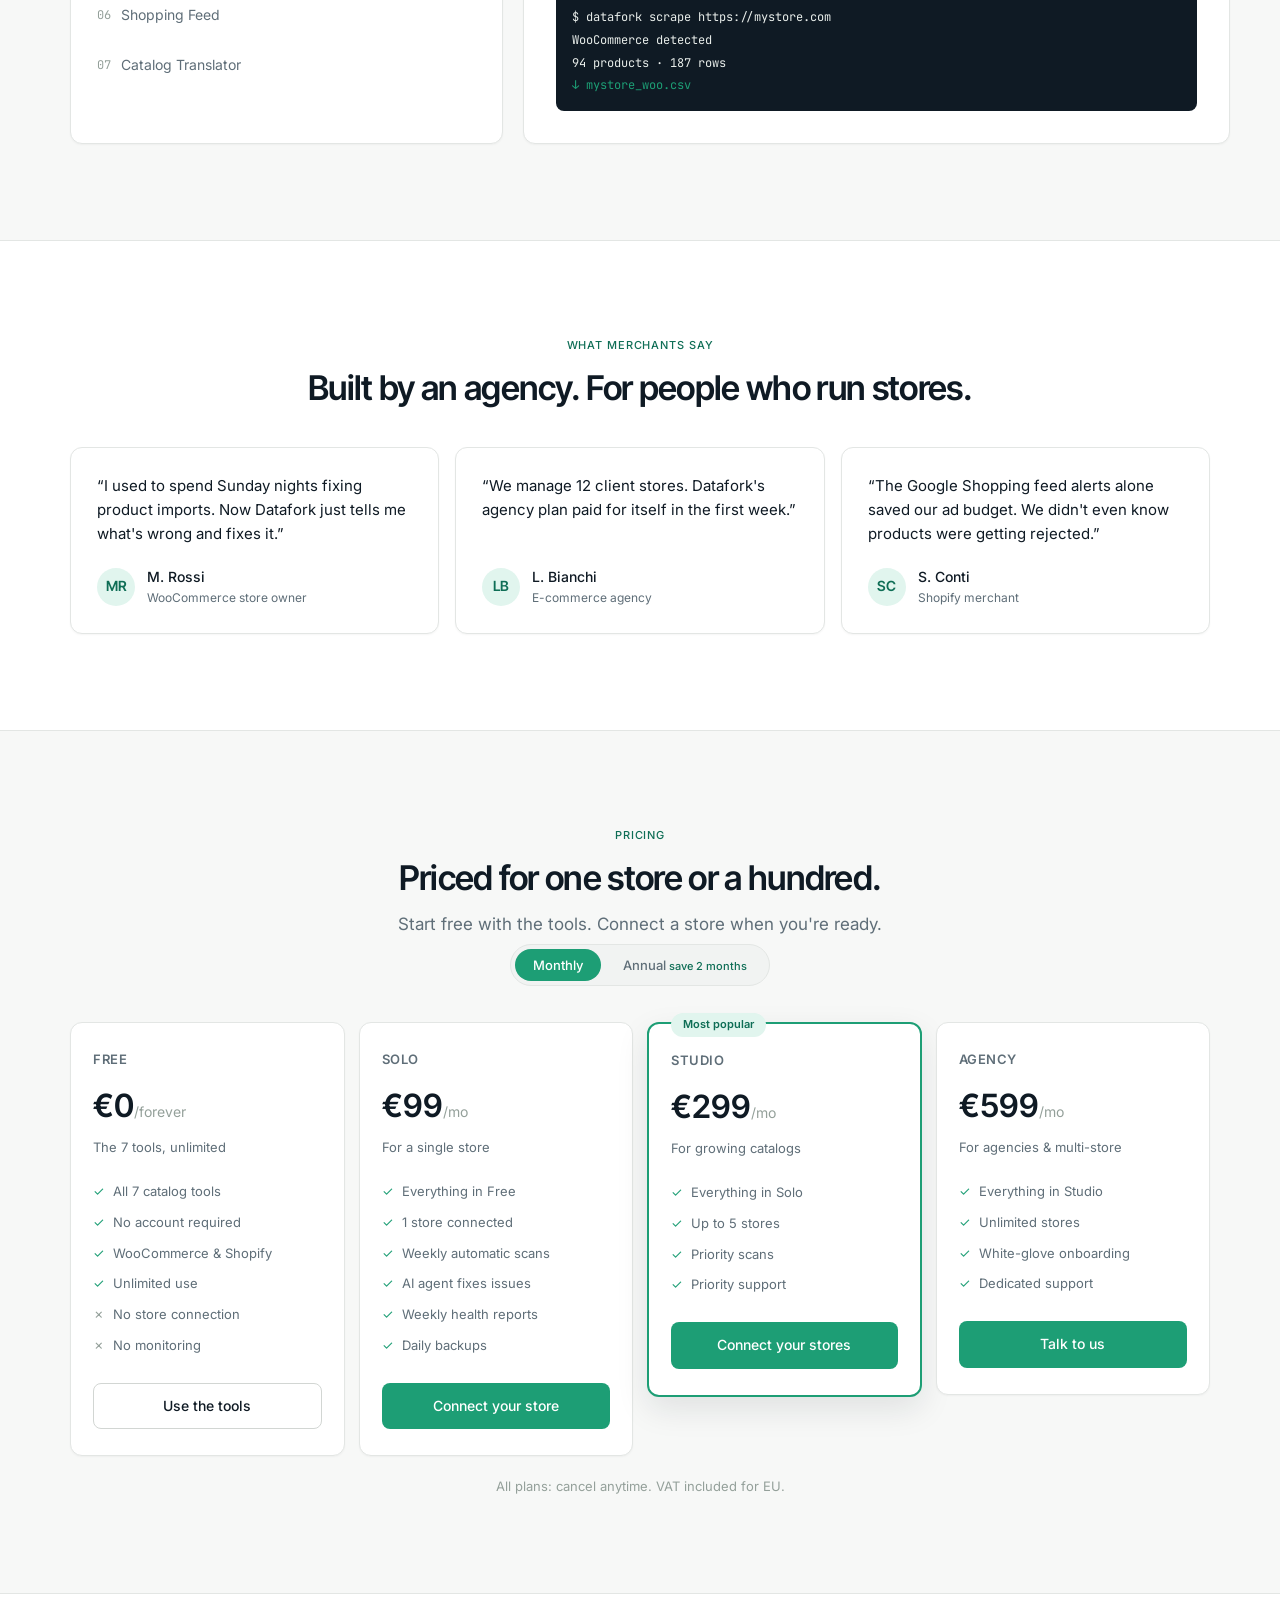
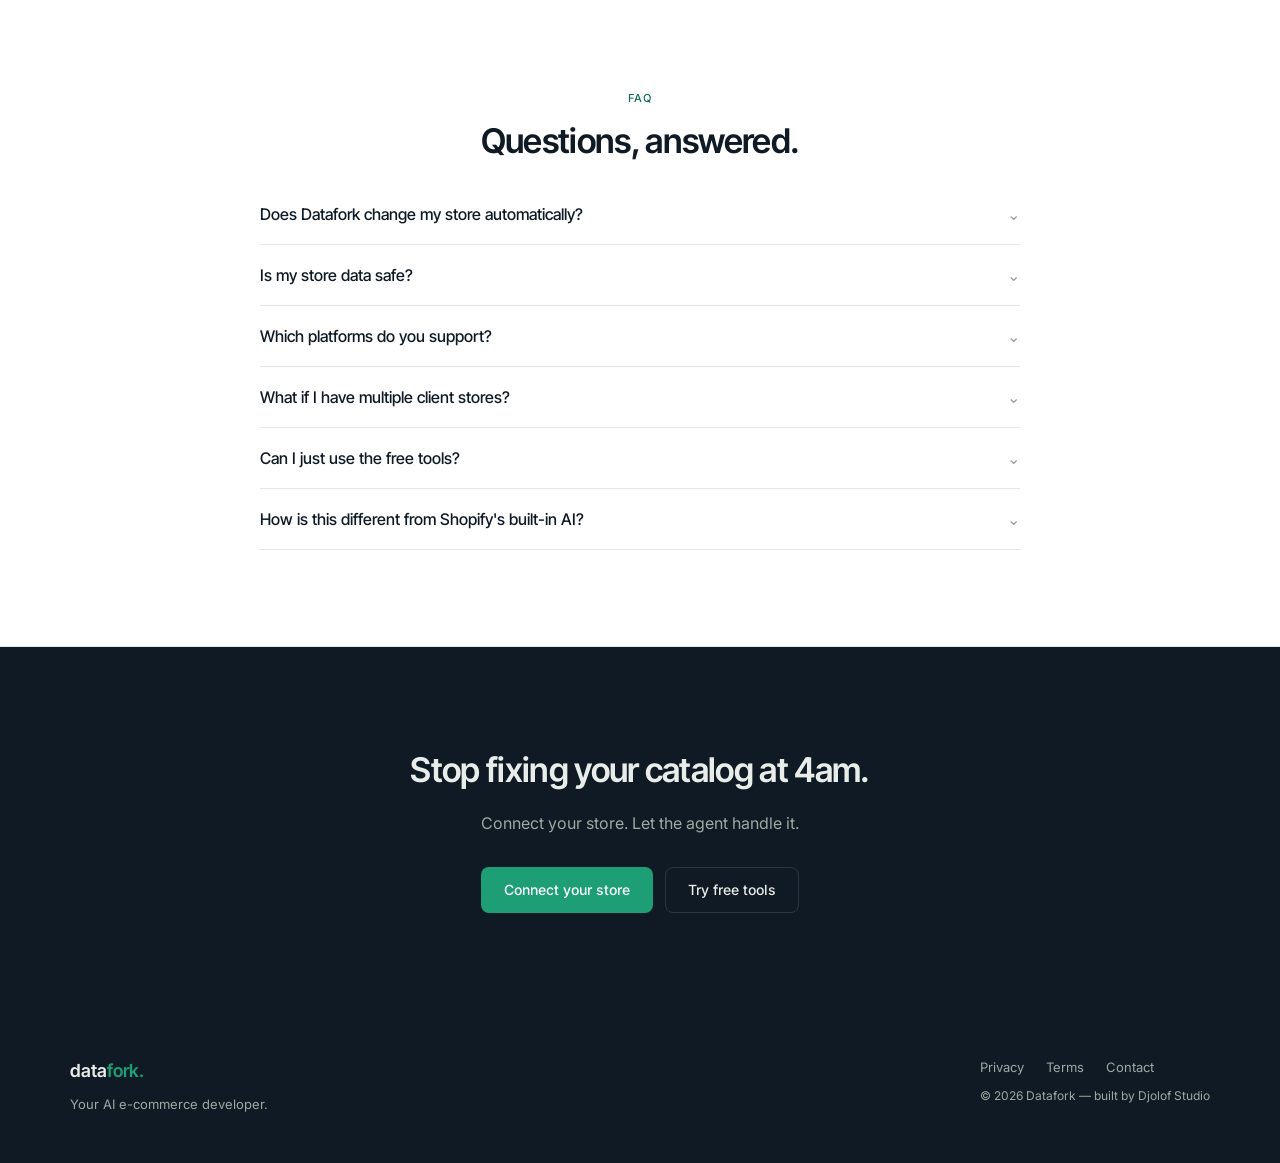
==== commit f4db9b6f: "landing: premium rebuild — preview-switch hero, social proof, bento features, testimonials, tiered €" ====
--- a/index.html
+++ b/index.html
@@ -5,508 +5,439 @@
   <meta name="viewport" content="width=device-width, initial-scale=1.0">
 
   <title>Datafork — Your AI E-commerce Developer</title>
-  <meta name="description" content="Datafork connects to your WooCommerce or Shopify store and maintains your catalog automatically — broken images, pricing errors, weak SEO, invalid Google feeds. The work of a $1000/mo developer, for $99.">
-  <meta name="keywords" content="ai ecommerce developer, woocommerce catalog maintenance, shopify catalog monitoring, automated product data, store health, google shopping feed, ecommerce automation">
+  <meta name="description" content="Datafork connects to your WooCommerce or Shopify store and maintains your catalog automatically — broken images, pricing errors, weak SEO, invalid Google feeds. The work of a €1000/mo developer, for €99.">
   <link rel="canonical" href="https://datafork.io">
-
   <meta property="og:title" content="Datafork — Your AI E-commerce Developer">
-  <meta property="og:description" content="Datafork connects to your WooCommerce or Shopify store and maintains your catalog automatically — broken images, pricing errors, weak SEO, invalid Google feeds. The work of a $1000/mo developer, for $99.">
+  <meta property="og:description" content="Your AI e-commerce developer. Catalog maintenance on autopilot. From €99/mo.">
   <meta property="og:type" content="website">
   <meta property="og:url" content="https://datafork.io">
 
   <link rel="preconnect" href="https://fonts.googleapis.com">
   <link rel="preconnect" href="https://fonts.gstatic.com" crossorigin>
-  <link href="https://fonts.googleapis.com/css2?family=Inter+Tight:wght@400;500;600&family=Inter:wght@400;500&family=JetBrains+Mono:wght@400;500&display=swap" rel="stylesheet">
+  <link href="https://fonts.googleapis.com/css2?family=Inter+Tight:wght@400;500;600;700&family=Inter:wght@400;500&family=JetBrains+Mono:wght@400;500&display=swap" rel="stylesheet">
 
   <style>
     :root {
-  --bg:#F7F8F7; --surface:#FFFFFF; --surface-2:#F1F3F2; --border:#E3E6E4; --border-2:#D2D6D3;
-  --slate:#0F1A24; --slate-2:#1A2733; --slate-3:#2A3742; --on-slate:#E8EDEA; --on-slate-2:#9DA9A3;
-  --text-1:#0F1A24; --text-2:#5F6E78; --text-3:#94A09A;
-  --accent:#1D9E75; --accent-2:#178563; --accent-bg:#E1F5EE; --accent-text:#0F6E56;
-  --success:#639922; --success-bg:#EAF3DE; --warning:#BA7517; --warning-bg:#FAEEDA;
-  --danger:#C2603A; --danger-bg:#FAECE7;
-  --radius:8px; --radius-lg:12px; --radius-sm:6px;
-  --shadow-sm:0 1px 2px rgba(15,26,36,0.04); --shadow:0 2px 8px rgba(15,26,36,0.06); --shadow-lg:0 8px 24px rgba(15,26,36,0.08);
-  /* compatibility aliases (old token names -> new system) */
-  --border-h:#D2D6D3; --accent-dim:#178563; --accent-dark:#178563; --accent-light:#E1F5EE; --on-accent:#FFFFFF;
-  --nav-bg:rgba(247,248,247,0.9); --row-alt:#F1F3F2; --dot:#E3E6E4;
-  /* refined dark terminal output block (kept dark for code/output only) */
-  --term-bg:#0F1A24; --term-green:#1D9E75; --term-chrome:#1A2733; --term-chrome-border:#2A3742;
-  --term-text:#E8EDEA; --term-prompt:#9DA9A3; --term-muted:#9DA9A3; --term-tab:#9DA9A3;
-  --tl-r:#E0867A; --tl-y:#D9B65A; --tl-g:#7FB069; --cta-sub:rgba(255,255,255,0.6);
-}
-
-    * { box-sizing: border-box; margin: 0; padding: 0; }
-    html { scroll-behavior: smooth; }
+      --bg:#F7F8F7; --surface:#FFFFFF; --surface-2:#F1F3F2;
+      --border:#E3E6E4; --border-2:#D2D6D3;
+      --slate:#0F1A24; --slate-2:#1A2733; --slate-3:#2A3742;
+      --on-slate:#E8EDEA; --on-slate-2:#9DA9A3;
+      --text-1:#0F1A24; --text-2:#5F6E78; --text-3:#94A09A;
+      --accent:#1D9E75; --accent-2:#178563;
+      --accent-bg:#E1F5EE; --accent-text:#0F6E56;
+      --success:#639922; --success-bg:#EAF3DE;
+      --warning:#BA7517; --warning-bg:#FAEEDA;
+      --danger:#C2603A; --danger-bg:#FAECE7;
+      --radius:8px; --radius-lg:12px; --radius-sm:6px;
+      --shadow-sm:0 1px 2px rgba(15,26,36,0.04);
+      --shadow:0 2px 8px rgba(15,26,36,0.06);
+      --shadow-lg:0 12px 32px rgba(15,26,36,0.10);
+      --max-w:1140px;
+    }
+    * { box-sizing:border-box; margin:0; padding:0; }
+    html { scroll-behavior:smooth; }
     body {
-      background: var(--bg);
-      color: var(--text-1);
-      font-family: 'Inter', system-ui, sans-serif;
-      font-size: 13px;
-      line-height: 1.7;
-      -webkit-font-smoothing: antialiased;
-      overflow-x: hidden;
+      background:var(--bg); color:var(--text-1);
+      font-family:'Inter', system-ui, sans-serif; font-size:15px; line-height:1.6;
+      -webkit-font-smoothing:antialiased; overflow-x:hidden;
     }
-    a { color: inherit; text-decoration: none; }
+    a { color:inherit; text-decoration:none; }
+    h1,h2,h3,h4 { font-family:'Inter Tight','Inter',sans-serif; font-weight:600; letter-spacing:-0.02em; color:var(--text-1); }
+    .mono { font-family:'JetBrains Mono', monospace; }
+
+    .wrap { max-width:var(--max-w); margin:0 auto; padding:0 24px; }
+    .section { padding:96px 24px; }
+    .section-inner { max-width:var(--max-w); margin:0 auto; }
+    .center { text-align:center; }
+
+    .eyebrow { font-size:11px; letter-spacing:0.08em; text-transform:uppercase; color:var(--accent-text); font-weight:500; margin-bottom:14px; }
+    .h2 { font-size:34px; line-height:1.12; margin-bottom:14px; }
+    .lead { font-size:17px; color:var(--text-2); max-width:680px; }
+    .center .lead { margin-left:auto; margin-right:auto; }
+
+    /* buttons */
+    .btn { display:inline-flex; align-items:center; gap:8px; font-family:'Inter',sans-serif; font-weight:500;
+      font-size:14px; padding:11px 22px; border-radius:var(--radius); border:1px solid transparent; cursor:pointer;
+      transition:background 150ms ease, border-color 150ms ease, color 150ms ease; white-space:nowrap; }
+    .btn-primary { background:var(--accent); color:#fff; }
+    .btn-primary:hover { background:var(--accent-2); }
+    .btn-ghost { background:transparent; color:var(--text-1); border:1px solid var(--border-2); }
+    .btn-ghost:hover { background:var(--surface-2); }
 
     /* ── NAV ── */
-    nav {
-      position: fixed; top: 0; left: 0; width: 100%; z-index: 1000; height: 48px;
-      display: flex; align-items: center;
-      background: var(--nav-bg); backdrop-filter: blur(8px);
-      border-bottom: 1px solid var(--border);
-      opacity: 0; pointer-events: none; transition: opacity 300ms ease;
-    }
-    nav.show { opacity: 1; pointer-events: auto; }
-    .nav-inner { width: 100%; max-width: 1200px; margin: 0 auto; padding: 0 48px;
-      display: flex; align-items: center; justify-content: space-between; }
-    .logo { font-size: 14px; }
-    .nav-links { display: flex; align-items: center; gap: 26px; }
-    .nav-links a.link { font-size: 11px; color: var(--text-2); letter-spacing: 0.08em; transition: color 150ms ease; }
-    .nav-links a.link:hover { color: var(--text-1); }
-    .nav-cta {
-      font-size: 11px; letter-spacing: 0.08em;
-      background: var(--accent); color: var(--on-accent);
-      padding: 6px 14px; border-radius: var(--radius); transition: background 150ms ease;
-    }
-    .nav-cta:hover { background: var(--accent-dim); }
-
-    /* ── Buttons ── */
-    .btn-primary {
-      display: inline-flex; align-items: center; gap: 8px;
-      font-family: 'Inter', system-ui, sans-serif; font-size: 12px;
-      background: var(--accent); color: var(--on-accent);
-      padding: 10px 20px; border-radius: var(--radius); border: none; cursor: pointer;
-      letter-spacing: 0.08em; transition: background 150ms ease;
-    }
-    .btn-primary:hover { background: var(--accent-dim); }
-    .btn-ghost {
-      display: inline-flex; align-items: center; gap: 8px;
-      font-family: 'Inter', system-ui, sans-serif; font-size: 12px;
-      background: transparent; color: var(--text-2); border: 1px solid var(--border);
-      padding: 10px 20px; border-radius: var(--radius); letter-spacing: 0.08em;
-      transition: border-color 150ms ease, color 150ms ease;
-    }
-    .btn-ghost:hover { border-color: var(--border-h); color: var(--text-1); }
-    .btn-link { font-size: 12px; color: var(--text-3); transition: color 150ms ease; }
-    .btn-link:hover { color: var(--text-2); }
-
-    /* ── Eyebrow / section heads ── */
-    .eyebrow {
-      font-size: 10px; color: var(--accent); opacity: 1;
-      letter-spacing: 0.2em; text-transform: uppercase; margin-bottom: 12px;
-    }
-    .sec-head { max-width: 1200px; margin: 0 auto 52px; padding: 0 48px; }
-    .sec-head h2 {
-      font-weight: 400; font-size: 20px;
-      color: #d0d0d0; letter-spacing: -0.01em; margin: 14px 0 12px;
-    }
-    .sec-head p { font-size: 12px; color: var(--text-2); line-height: 1.8; }
-
-    /* ── Badge ── */
-    .badge {
-      display: inline-block; margin-bottom: 14px;
-      background: var(--accent-bg); color: var(--accent);
-      border: 1px solid rgba(29,158,117,0.15);
-      font-size: 10px; letter-spacing: 0.12em; padding: 3px 10px;
-      border-radius: var(--radius); text-transform: uppercase;
-    }
+    nav { position:sticky; top:0; z-index:100; height:60px; display:flex; align-items:center;
+      background:rgba(247,248,247,0.85); backdrop-filter:blur(10px); border-bottom:1px solid var(--border); }
+    .nav-inner { width:100%; max-width:var(--max-w); margin:0 auto; padding:0 24px; display:flex; align-items:center; justify-content:space-between; gap:20px; }
+    .logo { font-family:'Inter Tight',sans-serif; font-weight:600; font-size:18px; }
+    .logo .a { color:var(--accent); }
+    .nav-mid { display:flex; gap:28px; }
+    .nav-mid a { font-size:14px; color:var(--text-2); transition:color 150ms; }
+    .nav-mid a:hover { color:var(--text-1); }
+    .nav-right { display:flex; gap:10px; align-items:center; }
 
     /* ── HERO ── */
-    .hero {
-      position: relative;
-      max-width: 1200px; margin: 0 auto; padding: 48px 48px 60px;
-      display: grid; grid-template-columns: 1fr 1fr; gap: 80px;
-      align-items: center; min-height: auto;
-    }
-    .hero::before {
-      content: ""; position: absolute; inset: 0; z-index: 0;
-      background-image: radial-gradient(circle, var(--dot) 1px, transparent 1px);
-      background-size: 22px 22px;
-      -webkit-mask-image: radial-gradient(ellipse 80% 70% at 50% 45%, #000 35%, transparent 100%);
-              mask-image: radial-gradient(ellipse 80% 70% at 50% 45%, #000 35%, transparent 100%);
-    }
-    .hero-left, .hero-right { position: relative; z-index: 1; }
-    .hero-eyebrow { display: block; margin-bottom: 24px; font-size: 11px; opacity: 1; }
-    .hero h1 {
-      font-weight: 400; font-size: 32px; color: var(--text-1);
-      letter-spacing: -0.01em; line-height: 1.15; margin-bottom: 24px;
-    }
-    .hero h1 .ac { color: var(--accent); }
-    .hero-sub {
-      font-size: 12px; color: var(--text-2);
-      line-height: 1.8; max-width: 440px; margin-bottom: 36px;
-    }
-    .hero-cta { display: flex; gap: 18px; align-items: center; }
-    .trust { margin-top: 32px; display: flex; gap: 20px; flex-wrap: wrap; }
-    .trust span { font-size: 11px; color: #666666; letter-spacing: 0.06em; }
-    .trust .ck { color: var(--accent); }
-
-    /* ── Terminal ── */
-    .term {
-      background: var(--term-bg); border: 1px solid var(--border);
-      border-radius: var(--radius-lg); overflow: hidden; min-height: 300px;
-    }
-    .term-bar {
-      background: var(--term-chrome); padding: 8px 14px;
-      display: flex; align-items: center; gap: 8px; border-bottom: 1px solid var(--term-chrome-border);
-    }
-    .tl { width: 8px; height: 8px; border-radius:50%; display: inline-block; }
-    .tl.r { background: var(--tl-r); }
-    .tl.y { background: var(--tl-y); }
-    .tl.g { background: var(--tl-g); }
-    .term-tab { font-size: 10px; color: var(--term-tab); margin-left: 12px; }
-    .term-body {
-      padding: 20px 24px; min-height: 360px;
-      font-size: 13px; line-height: 2.0; color: var(--term-text);
-    }
-    .tw-line { white-space: pre; min-height: 24px; }
-    .tw-cursor { color: var(--term-green); animation: blink 1s step-end infinite; }
-    @keyframes blink { 0%,100% { opacity: 1; } 50% { opacity: 0; } }
-
-    /* ── Sections ── */
-    .section { padding: 100px 48px; }
-    .section.bordered { border-top: 1px solid var(--border); border-bottom: 1px solid var(--border); }
-    .section.surface { background: var(--surface); }
-    .grid-wrap { max-width: 1200px; margin: 0 auto; }
-    /* Keep the carousel below the fixed nav so it never overlaps. */
-    #tools { position: relative; z-index: 1; }
-
-    /* ── HOW IT WORKS ── */
-    .steps {
-      display: grid; grid-template-columns: repeat(3, 1fr); gap: 1px; background: var(--border);
-      border: 1px solid var(--border); border-radius: var(--radius-lg); overflow: hidden;
-    }
-    .step {
-      background: var(--bg); padding: 40px 36px; position: relative; overflow: hidden;
-      border-left: 2px solid transparent;
-      transition: background 200ms ease, border-left-color 200ms ease;
-    }
-    .step:hover { background: var(--surface); border-left-color: var(--accent); }
-    .step .watermark {
-      position: absolute; top: -6px; right: 16px;
-      font-size: 6rem; color: var(--accent-light); line-height: 1;
-      pointer-events: none; user-select: none;
-    }
-    .step .body { position: relative; z-index: 1; }
-    .step h3 { font-weight: 400; font-size: 15px; color: var(--text-1); margin-bottom: 10px; }
-    .step p { font-size: 12px; color: var(--text-2); line-height: 1.8; }
-
-    /* ── TOOLS / USE CASES grid ── */
-    .cases {
-      display: grid; grid-template-columns: repeat(2, 1fr); gap: 1px; background: var(--border);
-      border: 1px solid var(--border); border-radius: var(--radius-lg); overflow: hidden;
-    }
-    .case { background: var(--surface); padding: 36px 40px; transition: background 200ms ease, border-color 150ms ease; }
-    .case:hover { background: var(--surface-2); }
-    .case .ic {
-      font-size: 1rem; color: var(--accent);
-      background: var(--accent-bg); border: 1px solid rgba(29,158,117,0.15);
-      padding: 5px 10px; border-radius: var(--radius);
-      display: inline-block; margin-bottom: 16px;
-    }
-    .case h3 { font-weight: 400; font-size: 15px; color: var(--text-1); margin-bottom: 12px; }
-    .case p { font-size: 12px; color: var(--text-2); line-height: 1.8; }
-    .case .open { display: inline-block; margin-top: 14px; font-size: 12px; color: var(--accent); }
-
-    /* ── TOOL CAROUSEL ── */
-    .carousel { display: grid; grid-template-columns: 40% 60%; gap: 24px; align-items: stretch; }
-    .carousel-list {
-      display: flex; flex-direction: column; gap: 2px;
-      border: 1px solid var(--border); border-radius: var(--radius-lg); padding: 8px; background: var(--surface);
-    }
-    .carousel-item {
-      font-family: 'Inter', system-ui, sans-serif; font-size: 12px; color: var(--text-3);
-      padding: 12px 16px; border-left: 2px solid transparent; cursor: pointer;
-      letter-spacing: 0.06em; transition: all 150ms;
-      display: flex; align-items: center; gap: 10px;
-    }
-    .carousel-item:hover { color: var(--text-2); border-left-color: var(--border-h); }
-    .carousel-item.active { color: var(--accent); border-left: 2px solid var(--accent); background: rgba(29,158,117,0.04); }
-    .carousel-item .ci-num { color: var(--text-3); font-size: 10px; }
-    .carousel-card {
-      background: var(--surface); border: 1px solid var(--border); border-radius: 4px; padding: 40px; min-height: 320px;
-      opacity: 1; transform: translateX(0); transition: opacity 200ms ease, transform 200ms ease;
-    }
-    .carousel-card.swap { opacity: 0; transform: translateX(8px); }
-    .cc-badges { display: flex; gap: 10px; align-items: center; margin-bottom: 18px; }
-    .cc-badges .ic { margin-bottom: 0; }
-    .cc-name { font-size: 24px; color: var(--text-1); margin-bottom: 16px; }
-    .cc-desc { font-size: 12px; color: var(--text-2); line-height: 1.8; max-width: 480px; margin-bottom: 28px; }
-    .cc-cta { color: var(--accent); font-size: 11px; letter-spacing: 0.1em; text-transform: uppercase; display: inline-block; margin-bottom: 28px; }
-    .cc-term {
-      background: var(--slate); border: 1px solid var(--border); border-radius: var(--radius);
-      padding: 14px 16px; font-family: 'Inter', system-ui, sans-serif;
-      font-size: 11px; line-height: 1.9; color: var(--accent); white-space: pre; overflow-x: auto;
-    }
-    @media (max-width: 768px) {
-      .carousel { grid-template-columns: 1fr; }
-      .carousel-card { padding: 24px; }
-    }
-
-    /* ── HERO DASHBOARD MOCKUP ── */
-    .dash { border: 1px solid var(--border); border-radius: var(--radius-lg); overflow: hidden;
-      background: var(--surface); box-shadow: var(--shadow-lg); }
-    .dash-bar { background: var(--surface-2); padding: 10px 14px; display: flex; align-items: center; gap: 8px;
-      border-bottom: 1px solid var(--border); }
-    .dash-tab { font-size: 11px; color: var(--text-3); margin-left: 12px; }
-    .dash-body { padding: 24px; }
-    .dash-conn { color: var(--accent-text); font-size: 12px; margin-bottom: 16px; }
-    .dash-score { font-size: 48px; line-height: 1; color: var(--accent); }
-    .dash-score small { font-size: 18px; color: var(--text-3); }
-    .dash-scorelbl { font-size: 11px; color: var(--text-3); letter-spacing: 0.08em; text-transform: uppercase; margin: 4px 0 18px; }
-    .dash-bars { display: flex; flex-direction: column; gap: 10px; margin-bottom: 18px; }
-    .dbar { display: grid; grid-template-columns: 64px 1fr 38px; gap: 10px; align-items: center; }
-    .dbar .l { color: var(--text-2); font-size: 12px; }
-    .dbar .t { height: 8px; background: var(--surface-2); border-radius: 999px; overflow: hidden; }
-    .dbar .p { color: var(--text-2); font-size: 11px; text-align: right; }
-    .bf { display: block; height: 100%; background: var(--accent); border-radius: 999px; }
-    .bf.warn { background: var(--warning); }
-    .dash-agent { background: var(--accent-bg); border: 1px solid var(--accent);
-      border-left: 2px solid var(--accent); border-radius: var(--radius); padding: 12px 14px;
-      display: flex; align-items: center; justify-content: space-between; gap: 12px; flex-wrap: wrap; }
-    .dash-agent .am { color: var(--text-1); font-size: 12px; }
-    .dash-mini-btn { background: var(--accent); color: #fff; font-size: 11px; padding: 6px 12px;
-      border-radius: var(--radius); white-space: nowrap; }
-
-    /* ── COST CARDS (pain) ── */
-    .cost-grid { display: grid; grid-template-columns: repeat(3,1fr); gap: 1px; background: var(--border);
-      border: 1px solid var(--border); border-radius: var(--radius-lg); overflow: hidden; }
-    .cost { background: var(--surface); padding: 36px 32px; text-align: center; }
-    .cost .big { font-size: 38px; margin-bottom: 8px; color: var(--text-1); }
-    .cost .big.dn { color: var(--danger); } .cost .big.wn { color: var(--warning); }
-    .cost .lbl { font-size: 12px; color: var(--text-2); }
-
-    /* ── MONITOR GRID ── */
-    .mon-grid { display: grid; grid-template-columns: repeat(auto-fit,minmax(280px,1fr)); gap: 1px;
-      background: var(--border); border: 1px solid var(--border); border-radius: var(--radius-lg); overflow: hidden; }
-    .mon { background: var(--surface); padding: 26px 28px; }
-    .mon .ic { display: inline-block; color: var(--accent); background: var(--accent-bg);
-      border: 1px solid rgba(29,158,117,0.15); padding: 4px 9px; border-radius: var(--radius); font-size: 12px; margin-bottom: 12px; }
-    .mon h3 { font-weight: 400; font-size: 14px; color: var(--text-1); margin-bottom: 6px; }
-    .mon p { font-size: 12px; color: var(--text-2); line-height: 1.7; }
-
-    /* ── AGENT CHAT ── */
-    .chat { max-width: 680px; }
-    .cmsg { padding: 14px 18px; border-radius: var(--radius-lg); max-width: 80%; margin-bottom: 12px;
-      white-space: pre-line; font-size: 13px; line-height: 1.6; }
-    .cmsg.agent { background: var(--surface); border: 1px solid var(--border); border-left: 2px solid var(--accent); color: var(--text-1); }
-    .cmsg.agent .h { color: var(--accent); font-size: 10px; display: block; margin-bottom: 6px; }
-    .cmsg.user { background: var(--surface-2); color: var(--text-2); margin-left: auto; text-align: right; }
-    .chat-cap { color: var(--text-3); font-size: 11px; margin-top: 18px; }
-
-    /* ── PRICING ── */
-    .price-grid { display: grid; grid-template-columns: 1fr 1fr; gap: 16px; max-width: 840px; }
-    .price { background: var(--surface); border: 1px solid var(--border); border-radius: var(--radius-lg);
-      padding: 32px; position: relative; display: flex; flex-direction: column; }
-    .price.pro { border: 2px solid var(--accent); }
-    .price-badge { position: absolute; top: -9px; right: 20px; background: var(--accent); color: #fff;
-      font-size: 9px; letter-spacing: 0.1em; padding: 3px 10px; border-radius: var(--radius); text-transform: uppercase; }
-    .price .tier { font-size: 13px; color: var(--text-3); letter-spacing: 0.12em; text-transform: uppercase; margin-bottom: 10px; }
-    .price .amt { font-size: 34px; color: var(--text-1); margin-bottom: 4px; }
-    .price .amt small { font-size: 14px; color: var(--text-3); }
-    .price .tag { font-size: 12px; color: var(--text-2); margin-bottom: 22px; }
-    .price ul { list-style: none; margin-bottom: 24px; flex: 1; }
-    .price li { font-size: 12px; color: var(--text-2); padding: 5px 0; }
-    .price li .y { color: var(--accent); } .price li .n { color: var(--text-3); }
-    .price li.off { color: var(--text-3); }
-    .price .btn-primary, .price .btn-ghost { width: 100%; justify-content: center; }
-    .price .pnote { font-size: 11px; color: var(--text-3); margin-top: 14px; text-align: center; }
-
-    @media (max-width: 768px) { .cost-grid { grid-template-columns: 1fr; } .price-grid { grid-template-columns: 1fr; } }
-
-    /* ── FINAL CTA (slate) ── */
-    .final-cta {
-      padding: 120px 48px; text-align: center; background: var(--slate);
-    }
-    .final-cta h2 {
-      font-weight: 600; font-size: 28px;
-      color: #fff; letter-spacing: -0.01em; line-height: 1.15; margin-bottom: 16px;
-    }
-    .final-cta .sub { font-size: 14px; color: var(--on-slate-2); margin-bottom: 44px; }
-    .final-cta .btn-ghost { color: var(--on-slate); border-color: var(--slate-3); }
-    .final-cta .btn-ghost:hover { background: var(--slate-2); color: #fff; border-color: var(--slate-3); }
-
-    /* ── FOOTER ── */
-    footer {
-      background: var(--bg); border-top: 1px solid var(--border); padding: 40px 48px;
-      display: flex; justify-content: space-between; align-items: center; gap: 24px; flex-wrap: wrap;
-    }
-    .foot-logo { font-size: 14px; }
-    .foot-tagline { font-size: 11px; color: var(--text-3); margin-top: 6px; }
-    .foot-right { text-align: right; }
-    .foot-links { display: flex; gap: 24px; justify-content: flex-end; margin-bottom: 6px; }
-    .foot-links a { font-size: 12px; color: var(--text-3); transition: color 150ms ease; }
-    .foot-links a:hover { color: var(--text-2); }
-    .foot-copy { font-size: 11px; color: var(--text-3); }
-
-    /* ── Scroll animations ── */
-    .animate-in {
-      opacity: 0; transform: translateY(24px);
-      transition: opacity 600ms ease var(--d, 0ms), transform 600ms ease var(--d, 0ms);
-    }
-    .animate-in.visible { opacity: 1; transform: translateY(0); }
-    .cases .case:nth-child(2n) { --d: 100ms; }
-
-    /* ── Responsive ── */
-    @media (max-width: 768px) {
-      .nav-inner { padding: 0 24px; }
-      .nav-links .link { display: none; }
-      .hero { grid-template-columns: 1fr; gap: 40px; padding: 96px 24px 60px; min-height: auto; }
-      .steps, .cases { grid-template-columns: 1fr; }
-      .section { padding: 80px 24px; }
-      .sec-head { padding: 0 24px; }
-      .final-cta { padding: 90px 24px; }
-      footer { padding: 32px 24px; flex-direction: column; align-items: flex-start; }
-      .foot-right { text-align: left; }
-      .foot-links { justify-content: flex-start; }
-    }
-  
-    /* ── Calm Confidence base ── */
-    h1, h2, h3, h4, h5, .card-title, .done-title, .err-title, .cc-name,
-    .legal-header h1, .hero h1, .hero-h1, .sec-head h2, .final-cta h2 {
-      font-family: 'Inter Tight', 'Inter', sans-serif; font-weight: 600; letter-spacing: -0.01em;
-    }
-    .mono, code, .log, .bar, .cc-term, .dash-tab, .term-tab, .term-body, .price .amt {
-      font-family: 'JetBrains Mono', monospace;
+    .hero { padding:72px 24px 80px; text-align:center; }
+    .pill { display:inline-block; background:var(--accent-bg); color:var(--accent-text); font-size:12px; font-weight:500;
+      padding:5px 14px; border-radius:999px; margin-bottom:24px; }
+    .hero h1 { font-size:52px; line-height:1.06; letter-spacing:-0.03em; max-width:840px; margin:0 auto 22px; }
+    .hero h1 .ac { color:var(--accent); }
+    .hero-sub { font-size:18px; color:var(--text-2); max-width:620px; margin:0 auto 30px; }
+    .hero-cta { display:flex; gap:12px; justify-content:center; flex-wrap:wrap; margin-bottom:18px; }
+    .trust { font-size:13px; color:var(--text-3); }
+    .trust .ck { color:var(--accent); font-weight:600; }
+
+    /* preview switch */
+    .seg { display:inline-flex; background:var(--surface-2); border:1px solid var(--border); border-radius:999px; padding:4px; gap:4px; margin:34px 0 22px; }
+    .seg button { font-family:'Inter',sans-serif; font-size:13px; font-weight:500; color:var(--text-2); background:transparent; border:none;
+      padding:8px 20px; border-radius:999px; cursor:pointer; transition:background 150ms, color 150ms; }
+    .seg button.active { background:var(--accent); color:#fff; }
+
+    /* desktop browser mockup */
+    .mock { max-width:900px; margin:0 auto; background:var(--surface); border:1px solid var(--border);
+      border-radius:var(--radius-lg); box-shadow:var(--shadow-lg); overflow:hidden; }
+    .mock-bar { display:flex; align-items:center; gap:8px; padding:11px 16px; background:var(--surface-2); border-bottom:1px solid var(--border); }
+    .dot { width:10px; height:10px; border-radius:50%; }
+    .dot.r{background:#E0867A;} .dot.y{background:#D9B65A;} .dot.g{background:#7FB069;}
+    .mock-url { margin-left:12px; font-family:'JetBrains Mono',monospace; font-size:12px; color:var(--text-3);
+      background:var(--surface); border:1px solid var(--border); border-radius:999px; padding:4px 14px; }
+    .mock-body { padding:28px; text-align:left; position:relative; min-height:340px; }
+    .mock-view { transition:opacity 200ms ease; }
+    .mock-view.hide { display:none; }
+
+    .mv-top { display:flex; justify-content:space-between; align-items:flex-start; margin-bottom:22px; gap:20px; flex-wrap:wrap; }
+    .score { font-family:'Inter Tight',sans-serif; font-weight:600; font-size:56px; line-height:1; color:var(--accent); }
+    .score small { font-size:20px; color:var(--text-3); }
+    .score-lbl { font-size:11px; letter-spacing:0.08em; text-transform:uppercase; color:var(--text-3); margin-top:4px; }
+    .bars { flex:1; min-width:260px; display:flex; flex-direction:column; gap:11px; }
+    .bar-row { display:grid; grid-template-columns:80px 1fr 40px; align-items:center; gap:12px; }
+    .bar-row .l { font-size:13px; color:var(--text-2); }
+    .bar-row .p { font-size:12px; color:var(--text-2); text-align:right; }
+    .track { height:8px; background:var(--surface-2); border-radius:999px; overflow:hidden; }
+    .fill { display:block; height:100%; background:var(--accent); border-radius:999px; }
+    .fill.warn { background:var(--warning); }
+    .mv-metrics { display:grid; grid-template-columns:repeat(3,1fr); gap:12px; margin-bottom:18px; }
+    .mvm { background:var(--bg); border:1px solid var(--border); border-radius:var(--radius); padding:14px 16px; }
+    .mvm .n { font-family:'Inter Tight',sans-serif; font-weight:600; font-size:22px; }
+    .mvm .k { font-size:11px; color:var(--text-3); margin-top:2px; }
+    .mvm .n.warn{color:var(--warning);} .mvm .n.danger{color:var(--danger);}
+    .mv-agent { background:var(--accent-bg); border:1px solid var(--accent); border-left:3px solid var(--accent);
+      border-radius:var(--radius); padding:14px 16px; display:flex; justify-content:space-between; align-items:center; gap:12px; flex-wrap:wrap; }
+    .mv-agent .t { font-size:13px; color:var(--text-1); }
+    .mv-agent .t b { color:var(--accent-text); font-weight:600; }
+    .mini-btn { background:var(--accent); color:#fff; font-size:12px; font-weight:500; padding:7px 14px; border:none; border-radius:var(--radius); cursor:pointer; }
+
+    .hc-row { display:flex; align-items:center; gap:12px; padding:13px 4px; border-bottom:1px solid var(--border); }
+    .hc-row:last-child { border-bottom:none; }
+    .hc-ico { width:20px; text-align:center; font-weight:600; }
+    .hc-ico.ok{color:var(--success);} .hc-ico.warn{color:var(--warning);} .hc-ico.bad{color:var(--danger);}
+    .hc-name { flex:1; font-size:14px; color:var(--text-1); }
+    .hc-cnt { font-size:12px; color:var(--text-3); }
+
+    /* ── SOCIAL PROOF ── */
+    .marquee { overflow:hidden; -webkit-mask-image:linear-gradient(90deg,transparent,#000 12%,#000 88%,transparent); mask-image:linear-gradient(90deg,transparent,#000 12%,#000 88%,transparent); }
+    .marquee-track { display:flex; gap:0; width:max-content; animation:scrollx 38s linear infinite; }
+    .marquee:hover .marquee-track { animation-play-state:paused; }
+    @keyframes scrollx { from{transform:translateX(0);} to{transform:translateX(-50%);} }
+    .mlogo { font-family:'Inter Tight',sans-serif; font-weight:500; font-size:18px; color:var(--text-2); opacity:0.6;
+      padding:0 28px; white-space:nowrap; transition:opacity 150ms; }
+    .mlogo:hover { opacity:1; }
+    .stats { display:flex; justify-content:center; gap:64px; margin-top:54px; flex-wrap:wrap; }
+    .stat { text-align:center; }
+    .stat .num { font-family:'Inter Tight',sans-serif; font-weight:600; font-size:40px; color:var(--text-1); }
+    .stat .lbl { font-size:13px; color:var(--text-2); margin-top:4px; }
+
+    /* ── cards / grids ── */
+    .grid3 { display:grid; grid-template-columns:repeat(3,1fr); gap:16px; }
+    .card { background:var(--surface); border:1px solid var(--border); border-radius:var(--radius-lg); box-shadow:var(--shadow-sm); }
+
+    .cost { padding:32px 28px; text-align:center; }
+    .cost .big { font-family:'Inter Tight',sans-serif; font-weight:600; font-size:36px; color:var(--text-1); }
+    .cost .sub { font-size:13px; color:var(--text-2); margin-top:8px; }
+
+    /* steps */
+    .steps { display:grid; grid-template-columns:repeat(3,1fr); gap:16px; }
+    .step { position:relative; padding:32px 28px; overflow:hidden; }
+    .step .wm { position:absolute; top:-14px; right:14px; font-family:'Inter Tight',sans-serif; font-weight:700; font-size:84px; color:var(--surface-2); line-height:1; z-index:0; }
+    .step .in { position:relative; z-index:1; }
+    .step h3 { font-size:17px; margin-bottom:8px; }
+    .step p { font-size:14px; color:var(--text-2); }
+
+    /* bento */
+    .bento { display:grid; grid-template-columns:repeat(3,1fr); gap:14px; }
+    .feat { background:var(--surface); border:1px solid var(--border); border-radius:var(--radius-lg); box-shadow:var(--shadow-sm);
+      padding:24px; transition:transform 160ms ease, border-color 160ms ease, box-shadow 160ms ease; }
+    .feat:hover { transform:translateY(-2px); border-color:var(--accent); box-shadow:var(--shadow); }
+    .feat.large { grid-column:span 2; display:flex; flex-direction:column; }
+    .feat .ic { width:34px; height:34px; display:flex; align-items:center; justify-content:center; border-radius:var(--radius);
+      background:var(--accent-bg); color:var(--accent); font-size:16px; margin-bottom:14px; }
+    .feat h3 { font-size:16px; font-weight:500; margin-bottom:6px; }
+    .feat p { font-size:13.5px; color:var(--text-2); }
+    .thumbs { display:grid; grid-template-columns:repeat(4,1fr); gap:8px; margin-top:18px; }
+    .thumb { aspect-ratio:1; border-radius:var(--radius-sm); background:var(--surface-2); border:1px solid var(--border);
+      display:flex; align-items:center; justify-content:center; color:var(--text-3); font-size:18px; }
+    .thumb.bad { background:var(--danger-bg); border-color:var(--danger); color:var(--danger); font-family:'JetBrains Mono',monospace; font-size:12px; }
+
+    /* agent chat */
+    .chat { max-width:680px; margin:0 auto; }
+    .cmsg { padding:14px 18px; border-radius:var(--radius-lg); max-width:80%; margin-bottom:12px; font-size:15px; line-height:1.55; }
+    .cmsg.agent { background:var(--surface); border:1px solid var(--border); border-left:2px solid var(--accent); box-shadow:var(--shadow-sm); }
+    .cmsg.agent .h { display:block; color:var(--accent-text); font-size:11px; font-weight:600; margin-bottom:6px; }
+    .cmsg.user { background:var(--accent-bg); color:var(--text-1); margin-left:auto; text-align:right; }
+    .chat-cap { text-align:center; color:var(--text-3); font-size:13px; margin-top:18px; }
+
+    /* ── feature carousel (free tools) ── */
+    .carousel { display:grid; grid-template-columns:38% 62%; gap:20px; align-items:stretch; }
+    .carousel-list { display:flex; flex-direction:column; gap:2px; border:1px solid var(--border); border-radius:var(--radius-lg); padding:8px; background:var(--surface); box-shadow:var(--shadow-sm); }
+    .carousel-item { font-size:14px; color:var(--text-2); padding:13px 16px; border-left:2px solid transparent; cursor:pointer;
+      transition:all 150ms; display:flex; align-items:center; gap:10px; border-radius:var(--radius-sm); }
+    .carousel-item:hover { color:var(--text-1); background:var(--surface-2); }
+    .carousel-item.active { color:var(--accent-text); border-left:2px solid var(--accent); background:var(--accent-bg); font-weight:500; }
+    .carousel-item .ci-num { color:var(--text-3); font-size:12px; font-family:'JetBrains Mono',monospace; }
+    .carousel-card { background:var(--surface); border:1px solid var(--border); border-radius:var(--radius-lg); box-shadow:var(--shadow-sm);
+      padding:32px; min-height:300px; opacity:1; transform:translateX(0); transition:opacity 200ms ease, transform 200ms ease; }
+    .carousel-card.swap { opacity:0; transform:translateX(8px); }
+    .cc-badges { display:flex; gap:10px; align-items:center; margin-bottom:16px; }
+    .cc-badge { background:var(--accent-bg); color:var(--accent-text); font-size:11px; font-weight:500; letter-spacing:0.04em; padding:3px 10px; border-radius:999px; text-transform:uppercase; }
+    .cc-ic { color:var(--accent); font-family:'JetBrains Mono',monospace; font-size:13px; }
+    .cc-name { font-family:'Inter Tight',sans-serif; font-weight:600; font-size:22px; margin-bottom:12px; }
+    .cc-desc { font-size:14px; color:var(--text-2); line-height:1.7; max-width:480px; margin-bottom:24px; }
+    .cc-cta { color:var(--accent-text); font-size:13px; font-weight:500; display:inline-block; margin-bottom:24px; }
+    .cc-term { background:var(--slate); border-radius:var(--radius); padding:14px 16px; font-family:'JetBrains Mono',monospace;
+      font-size:12px; line-height:1.9; color:var(--on-slate); white-space:pre; overflow-x:auto; }
+    .cc-term .ac { color:var(--accent); }
+
+    /* testimonials */
+    .tcard { padding:26px; display:flex; flex-direction:column; }
+    .tcard .q { font-size:15px; color:var(--text-1); line-height:1.6; flex:1; }
+    .tcard .who { display:flex; align-items:center; gap:12px; margin-top:20px; }
+    .avatar { width:38px; height:38px; border-radius:50%; background:var(--accent-bg); color:var(--accent-text);
+      display:flex; align-items:center; justify-content:center; font-family:'Inter Tight',sans-serif; font-weight:600; font-size:14px; }
+    .tcard .nm { font-size:14px; font-weight:500; color:var(--text-1); }
+    .tcard .ro { font-size:12px; color:var(--text-2); }
+
+    /* pricing */
+    .billing { display:inline-flex; background:var(--surface-2); border:1px solid var(--border); border-radius:999px; padding:4px; gap:4px; margin:6px 0 36px; }
+    .billing button { font-family:'Inter',sans-serif; font-size:13px; font-weight:500; color:var(--text-2); background:transparent; border:none; padding:8px 18px; border-radius:999px; cursor:pointer; }
+    .billing button.active { background:var(--accent); color:#fff; }
+    .save { font-size:11px; color:var(--accent-text); }
+    .billing button.active .save { color:#dff3ea; }
+    .prices { display:grid; grid-template-columns:repeat(4,1fr); gap:14px; align-items:start; }
+    .price { background:var(--surface); border:1px solid var(--border); border-radius:var(--radius-lg); box-shadow:var(--shadow-sm);
+      padding:26px 22px; display:flex; flex-direction:column; position:relative; }
+    .price.pop { border:2px solid var(--accent); box-shadow:var(--shadow-lg); }
+    .pbadge { position:absolute; top:-11px; left:22px; background:var(--accent-bg); color:var(--accent-text); font-size:11px; font-weight:600; padding:3px 12px; border-radius:999px; }
+    .ptier { font-size:13px; font-weight:600; letter-spacing:0.04em; text-transform:uppercase; color:var(--text-2); margin-bottom:10px; }
+    .pamt { font-family:'Inter Tight',sans-serif; font-weight:600; font-size:32px; color:var(--text-1); }
+    .pamt .per { font-family:'Inter',sans-serif; font-size:14px; font-weight:400; color:var(--text-3); }
+    .ptag { font-size:13px; color:var(--text-2); margin:6px 0 18px; }
+    .pfeat { list-style:none; margin-bottom:22px; flex:1; }
+    .pfeat li { font-size:13px; color:var(--text-2); padding:5px 0; display:flex; gap:8px; }
+    .pfeat li .y { color:var(--accent); } .pfeat li .n { color:var(--text-3); }
+    .price .btn { width:100%; justify-content:center; }
+    .pnote { text-align:center; color:var(--text-3); font-size:13px; margin-top:20px; }
+
+    /* faq */
+    .faq { max-width:760px; margin:0 auto; }
+    .faq-item { border-bottom:1px solid var(--border); }
+    .faq-q { width:100%; text-align:left; background:transparent; border:none; cursor:pointer; padding:20px 0;
+      display:flex; justify-content:space-between; align-items:center; gap:16px; font-family:'Inter Tight',sans-serif; font-weight:500; font-size:16px; color:var(--text-1); }
+    .faq-q .chev { color:var(--text-3); transition:transform 200ms ease; flex-shrink:0; }
+    .faq-item.open .faq-q .chev { transform:rotate(180deg); }
+    .faq-a { max-height:0; overflow:hidden; transition:max-height 240ms ease; }
+    .faq-a p { padding:0 0 20px; font-size:14.5px; color:var(--text-2); line-height:1.6; max-width:680px; }
+
+    /* final cta (slate) */
+    .final { background:var(--slate); text-align:center; }
+    .final h2 { color:var(--on-slate); font-size:34px; margin-bottom:14px; }
+    .final p { color:var(--on-slate-2); font-size:16px; margin-bottom:30px; }
+    .final .btn-ghost { color:var(--on-slate); border-color:var(--slate-3); }
+    .final .btn-ghost:hover { background:var(--slate-2); }
+
+    /* footer */
+    footer { background:var(--slate); padding:48px 24px; }
+    .foot-inner { max-width:var(--max-w); margin:0 auto; display:flex; justify-content:space-between; align-items:flex-start; gap:24px; flex-wrap:wrap; }
+    .foot-logo { font-family:'Inter Tight',sans-serif; font-weight:600; font-size:18px; color:var(--on-slate); }
+    .foot-logo .a { color:var(--accent); }
+    .foot-tag { font-size:13px; color:var(--on-slate-2); margin-top:8px; }
+    .foot-links { display:flex; gap:22px; margin-bottom:8px; }
+    .foot-links a { font-size:13px; color:var(--on-slate-2); transition:color 150ms; }
+    .foot-links a:hover { color:var(--on-slate); }
+    .foot-copy { font-size:12px; color:var(--on-slate-2); }
+
+    /* reveal */
+    .reveal { opacity:0; transform:translateY(20px); transition:opacity 600ms ease var(--d,0ms), transform 600ms ease var(--d,0ms); }
+    .reveal.in { opacity:1; transform:none; }
+
+    /* responsive */
+    @media (max-width:768px) {
+      .section { padding:64px 20px; }
+      .nav-mid { display:none; }
+      .nav-right .btn-ghost { display:none; }
+      .hero h1 { font-size:36px; }
+      .hero-sub { font-size:16px; }
+      .grid3, .steps, .mv-metrics, .prices { grid-template-columns:1fr; }
+      .bento { grid-template-columns:1fr; }
+      .feat.large { grid-column:span 1; }
+      .carousel { grid-template-columns:1fr; }
+      .stats { gap:36px; }
+      .h2, .hero h1 { letter-spacing:-0.02em; }
     }
   </style>
 </head>
 <body>
 
-  <!-- ── NAV ── -->
-  <nav id="nav">
+  <!-- ═══ NAV ═══ -->
+  <nav>
     <div class="nav-inner">
-      <a href="#" class="logo"><span style="color:var(--text-1)">data</span><span style="color:var(--accent)">fork.</span></a>
-      <div class="nav-links">
-        <a href="#how" class="link">How it works</a>
-        <a href="#tools" class="link">Tools</a>
-        <a href="#pricing" class="link">Pricing</a>
-        <a href="/dashboard" class="nav-cta">Connect your store →</a>
+      <a href="#top" class="logo">data<span class="a">fork.</span></a>
+      <div class="nav-mid">
+        <a href="#how">How it works</a>
+        <a href="#features">Features</a>
+        <a href="#pricing">Pricing</a>
+        <a href="#faq">FAQ</a>
+      </div>
+      <div class="nav-right">
+        <a href="http://76.13.149.203:5050/" class="btn btn-ghost">Try free tools</a>
+        <a href="/dashboard" class="btn btn-primary">Connect your store</a>
       </div>
     </div>
   </nav>
 
-  <!-- ── HERO ── -->
-  <header class="hero">
-    <div class="hero-left">
-      <span class="eyebrow hero-eyebrow">YOUR AI E-COMMERCE DEVELOPER</span>
-      <h1 class="hero-h1" aria-label="Your store's developer. Without the invoice.">Your store's <span class="ac">developer.</span> Without the invoice.</h1>
-      <p class="hero-sub">Datafork connects to your WooCommerce or Shopify store and keeps your catalog healthy — automatically. Broken images, pricing errors, weak SEO, rejected Google feeds. Fixed before they cost you sales.</p>
-      <div class="hero-cta">
-        <a href="/dashboard" class="btn-primary">Connect your store →</a>
-        <a href="#tools" class="btn-link">or try the free tools ↓</a>
-      </div>
-      <div class="trust">
-        <span><span class="ck">✓</span> Setup in 5 min</span>
-        <span><span class="ck">✓</span> WooCommerce &amp; Shopify</span>
-        <span><span class="ck">✓</span> Cancel anytime</span>
-      </div>
-    </div>
-
-    <div class="hero-right">
-      <div class="dash">
-        <div class="dash-bar">
-          <span class="tl r"></span><span class="tl y"></span><span class="tl g"></span>
-          <span class="dash-tab">datafork — dashboard</span>
-        </div>
-        <div class="dash-body">
-          <div class="dash-conn">● mystore.com connected</div>
-          <div class="dash-score">73<small>/100</small></div>
-          <div class="dash-scorelbl">Health Score</div>
-          <div class="dash-bars">
-            <div class="dbar"><span class="l">Images</span><span class="t"><span class="bf" style="width:78%"></span></span><span class="p">78%</span></div>
-            <div class="dbar"><span class="l">Pricing</span><span class="t"><span class="bf" style="width:95%"></span></span><span class="p">95%</span></div>
-            <div class="dbar"><span class="l">SEO</span><span class="t"><span class="bf warn" style="width:52%"></span></span><span class="p">52%</span></div>
+  <!-- ═══ SECTION 2: HERO + PREVIEW SWITCH ═══ -->
+  <header class="hero" id="top">
+    <span class="pill">Your AI e-commerce developer</span>
+    <h1 class="hero-h1" aria-label="Your store's developer. Without the invoice.">Your store's <span class="ac">developer.</span> Without the invoice.</h1>
+    <p class="hero-sub">Datafork connects to your WooCommerce or Shopify store and keeps your catalog healthy — automatically. Broken images, pricing errors, weak SEO, rejected Google feeds. Fixed before they cost you sales.</p>
+    <div class="hero-cta">
+      <a href="/dashboard" class="btn btn-primary">Connect your store</a>
+      <a href="http://76.13.149.203:5050/" class="btn btn-ghost">Try the free tools</a>
+    </div>
+    <div class="trust"><span class="ck">✓</span> Setup in 5 min &nbsp;·&nbsp; <span class="ck">✓</span> WooCommerce &amp; Shopify &nbsp;·&nbsp; <span class="ck">✓</span> Cancel anytime</div>
+
+    <div class="seg" id="preview-seg">
+      <button class="active" data-view="overview">Overview</button>
+      <button data-view="health">Health check</button>
+    </div>
+
+    <div class="mock">
+      <div class="mock-bar">
+        <span class="dot r"></span><span class="dot y"></span><span class="dot g"></span>
+        <span class="mock-url">app.datafork.io/dashboard</span>
+      </div>
+      <div class="mock-body">
+        <!-- OVERVIEW VIEW -->
+        <div class="mock-view" id="view-overview">
+          <div class="mv-top">
+            <div>
+              <div class="score">73<small>/100</small></div>
+              <div class="score-lbl">Health score</div>
+            </div>
+            <div class="bars">
+              <div class="bar-row"><span class="l">Images</span><span class="track"><span class="fill" style="width:78%"></span></span><span class="p">78%</span></div>
+              <div class="bar-row"><span class="l">SEO</span><span class="track"><span class="fill warn" style="width:52%"></span></span><span class="p">52%</span></div>
+              <div class="bar-row"><span class="l">Pricing</span><span class="track"><span class="fill" style="width:95%"></span></span><span class="p">95%</span></div>
+            </div>
           </div>
-          <div class="dash-agent">
-            <span class="am">Found 23 issues this week. Fix them all?</span>
-            <span class="dash-mini-btn">Fix all</span>
+          <div class="mv-metrics">
+            <div class="mvm"><div class="n">247</div><div class="k">Products tracked</div></div>
+            <div class="mvm"><div class="n warn">23</div><div class="k">Issues found</div></div>
+            <div class="mvm"><div class="n danger">3</div><div class="k">Alerts open</div></div>
           </div>
+          <div class="mv-agent">
+            <span class="t"><b>Datafork agent</b> — Found 23 issues this week. Fix them all?</span>
+            <button class="mini-btn">Fix all</button>
+          </div>
+        </div>
+        <!-- HEALTH CHECK VIEW -->
+        <div class="mock-view hide" id="view-health">
+          <div class="hc-row"><span class="hc-ico warn">⚠</span><span class="hc-name">Images</span><span class="hc-cnt">12 issues · 78%</span></div>
+          <div class="hc-row"><span class="hc-ico ok">✓</span><span class="hc-name">Pricing</span><span class="hc-cnt">2 issues · 95%</span></div>
+          <div class="hc-row"><span class="hc-ico bad">✗</span><span class="hc-name">SEO</span><span class="hc-cnt">47 issues · 52%</span></div>
+          <div class="hc-row"><span class="hc-ico warn">⚠</span><span class="hc-name">Descriptions</span><span class="hc-cnt">15 issues · 68%</span></div>
+          <div class="hc-row"><span class="hc-ico ok">✓</span><span class="hc-name">Google feed</span><span class="hc-cnt">3 issues · 91%</span></div>
+          <div class="hc-row"><span class="hc-ico ok">✓</span><span class="hc-name">Translations</span><span class="hc-cnt">0 issues · 100%</span></div>
         </div>
       </div>
     </div>
   </header>
 
-  <!-- ── SECTION 2: THE PAIN ── -->
-  <section class="section" id="problem">
-    <div class="sec-head">
-      <span class="eyebrow">THE PROBLEM</span>
-      <h2 class="animate-in">Your catalog breaks. Quietly.</h2>
-      <p>Images go 404. Variations lose their prices. New products ship with no SEO and no descriptions. Your Google Shopping feed gets rejected and your ads pause — and you find out days later, after losing sales.</p>
-    </div>
-    <div class="grid-wrap">
-      <div class="cost-grid">
-        <div class="cost animate-in"><div class="big dn">$1000+/mo</div><div class="lbl">What a developer costs</div></div>
-        <div class="cost animate-in"><div class="big wn">4am</div><div class="lbl">When you usually find the problem</div></div>
-        <div class="cost animate-in"><div class="big wn">Days</div><div class="lbl">How long issues go unnoticed</div></div>
-      </div>
-    </div>
-  </section>
-
-  <!-- ── HOW IT WORKS ── -->
-  <section class="section bordered surface" id="how">
-    <div class="sec-head">
-      <span class="eyebrow">HOW IT WORKS</span>
-      <h2 class="animate-in">Connect once. Maintained forever.</h2>
-      <p>Five-minute setup, then the agent runs in the background — you stay in control.</p>
-    </div>
-    <div class="grid-wrap">
-      <div class="steps">
-        <div class="step animate-in">
-          <span class="watermark">01</span>
-          <div class="body">
-            <h3>Connect your store</h3>
-            <p>Link WooCommerce or Shopify in 5 minutes. Read-only access. Your data stays yours.</p>
+  <!-- ═══ SECTION 3: SOCIAL PROOF ═══ -->
+  <section class="section" style="padding-top:40px;">
+    <div class="section-inner center">
+      <p class="eyebrow">Works with the tools you already use</p>
+      <div class="marquee">
+        <div class="marquee-track" id="mtrack">
+          <span class="mlogo">WooCommerce</span><span class="mlogo">Shopify</span><span class="mlogo">WordPress</span><span class="mlogo">n8n</span><span class="mlogo">Stripe</span><span class="mlogo">PayPal</span><span class="mlogo">Airwallex</span><span class="mlogo">Hostinger</span><span class="mlogo">Omnisend</span><span class="mlogo">Claude</span><span class="mlogo">ChatGPT</span><span class="mlogo">Figma</span>
+          <span class="mlogo">WooCommerce</span><span class="mlogo">Shopify</span><span class="mlogo">WordPress</span><span class="mlogo">n8n</span><span class="mlogo">Stripe</span><span class="mlogo">PayPal</span><span class="mlogo">Airwallex</span><span class="mlogo">Hostinger</span><span class="mlogo">Omnisend</span><span class="mlogo">Claude</span><span class="mlogo">ChatGPT</span><span class="mlogo">Figma</span>
+        </div>
+      </div>
+      <div class="stats">
+        <div class="stat"><div class="num" data-count="500" data-suffix="+">0</div><div class="lbl">Stores tested</div></div>
+        <div class="stat"><div class="num" data-count="7">0</div><div class="lbl">Catalog tools</div></div>
+        <div class="stat"><div class="num">24/7</div><div class="lbl">Monitoring</div></div>
+      </div>
+    </div>
+  </section>
+
+  <!-- ═══ SECTION 4: THE PROBLEM ═══ -->
+  <section class="section">
+    <div class="section-inner center">
+      <p class="eyebrow">The problem</p>
+      <h2 class="h2 reveal">Your catalog breaks. Quietly.</h2>
+      <p class="lead">Images go 404. Variations lose their prices. New products ship with no SEO and no descriptions. Your Google Shopping feed gets rejected and your ads pause — and you find out days later, after losing sales.</p>
+      <div class="grid3" style="margin-top:40px;text-align:left;">
+        <div class="card cost reveal"><div class="big">€1000+/mo</div><div class="sub">What a developer costs</div></div>
+        <div class="card cost reveal"><div class="big">4am</div><div class="sub">When you usually find the problem</div></div>
+        <div class="card cost reveal"><div class="big">Days</div><div class="sub">How long issues go unnoticed</div></div>
+      </div>
+    </div>
+  </section>
+
+  <!-- ═══ SECTION 5: HOW IT WORKS ═══ -->
+  <section class="section" id="how" style="background:var(--surface);border-top:1px solid var(--border);border-bottom:1px solid var(--border);">
+    <div class="section-inner center">
+      <p class="eyebrow">How it works</p>
+      <h2 class="h2 reveal">Connect once. Maintained forever.</h2>
+      <p class="lead">Five-minute setup, then the agent runs in the background — you stay in control.</p>
+      <div class="steps" style="margin-top:40px;text-align:left;">
+        <div class="card step reveal"><span class="wm">01</span><div class="in"><h3>Connect your store</h3><p>Link WooCommerce or Shopify in 5 minutes. Read-only access. Your data stays yours.</p></div></div>
+        <div class="card step reveal"><span class="wm">02</span><div class="in"><h3>The agent scans weekly</h3><p>Datafork checks every product for broken images, pricing errors, weak SEO, invalid feeds, and missing translations.</p></div></div>
+        <div class="card step reveal"><span class="wm">03</span><div class="in"><h3>Issues get fixed</h3><p>Review the weekly report. Approve fixes with one click. The agent does the work — you stay in control.</p></div></div>
+      </div>
+    </div>
+  </section>
+
+  <!-- ═══ SECTION 6: FEATURES (bento) ═══ -->
+  <section class="section" id="features">
+    <div class="section-inner center">
+      <p class="eyebrow">Catalog health</p>
+      <h2 class="h2 reveal">Seven things it watches, so you don't have to.</h2>
+      <div class="bento" style="margin-top:40px;text-align:left;">
+        <div class="feat large reveal">
+          <div class="ic">◉</div>
+          <h3>Broken images</h3>
+          <p>404s and missing product photos — caught before a customer sees an empty thumbnail.</p>
+          <div class="thumbs">
+            <div class="thumb">▦</div><div class="thumb">▦</div><div class="thumb bad">404</div><div class="thumb">▦</div>
+            <div class="thumb">▦</div><div class="thumb">▦</div><div class="thumb">▦</div><div class="thumb">▦</div>
           </div>
         </div>
-        <div class="step animate-in">
-          <span class="watermark">02</span>
-          <div class="body">
-            <h3>The agent scans weekly</h3>
-            <p>Datafork checks every product for broken images, pricing errors, weak SEO, invalid feeds, and missing translations.</p>
-          </div>
-        </div>
-        <div class="step animate-in">
-          <span class="watermark">03</span>
-          <div class="body">
-            <h3>Issues get fixed</h3>
-            <p>Review the weekly report. Approve fixes with one click. The agent does the work — you stay in control.</p>
-          </div>
-        </div>
-      </div>
-    </div>
-  </section>
-
-  <!-- ── SECTION 4: WHAT IT MONITORS ── -->
-  <section class="section">
-    <div class="sec-head">
-      <span class="eyebrow">CATALOG HEALTH</span>
-      <h2 class="animate-in">Seven things it watches, so you don't have to.</h2>
-      <p>Continuous monitoring across every part of your catalog.</p>
-    </div>
-    <div class="grid-wrap">
-      <div class="mon-grid">
-        <div class="mon animate-in"><span class="ic">◉</span><h3>Broken images</h3><p>404s and missing product photos.</p></div>
-        <div class="mon animate-in"><span class="ic">€</span><h3>Pricing errors</h3><p>Wrong price placement, missing variation prices.</p></div>
-        <div class="mon animate-in"><span class="ic">⚲</span><h3>SEO gaps</h3><p>Short titles, missing meta, duplicates.</p></div>
-        <div class="mon animate-in"><span class="ic">✎</span><h3>Weak descriptions</h3><p>Missing or thin product copy.</p></div>
-        <div class="mon animate-in"><span class="ic">⌘</span><h3>Google feed</h3><p>Invalid items that get your ads rejected.</p></div>
-        <div class="mon animate-in"><span class="ic">⇄</span><h3>Translations</h3><p>Products missing in your market languages.</p></div>
-        <div class="mon animate-in"><span class="ic">▦</span><h3>Stock alerts</h3><p>Out of stock and low inventory.</p></div>
-      </div>
-    </div>
-  </section>
-
-  <!-- ── SECTION 5: THE AGENT ── -->
-  <section class="section bordered surface">
-    <div class="sec-head">
-      <span class="eyebrow">YOUR AI DEVELOPER</span>
-      <h2 class="animate-in">It doesn't just find problems. It fixes them.</h2>
-    </div>
-    <div class="grid-wrap">
-      <div class="chat animate-in">
+        <div class="feat reveal"><div class="ic">€</div><h3>Pricing errors</h3><p>Wrong price placement, missing variation prices.</p></div>
+        <div class="feat reveal"><div class="ic">⌕</div><h3>SEO gaps</h3><p>Short titles, missing meta, duplicates.</p></div>
+        <div class="feat reveal"><div class="ic">✎</div><h3>Weak descriptions</h3><p>Missing or thin product copy.</p></div>
+        <div class="feat reveal"><div class="ic">◧</div><h3>Google feed</h3><p>Invalid items that get your ads rejected.</p></div>
+        <div class="feat reveal"><div class="ic">⇄</div><h3>Translations</h3><p>Products missing in your market languages.</p></div>
+        <div class="feat reveal"><div class="ic">▦</div><h3>Stock alerts</h3><p>Out of stock and low inventory.</p></div>
+      </div>
+    </div>
+  </section>
+
+  <!-- ═══ SECTION 7: THE AGENT ═══ -->
+  <section class="section" style="background:var(--surface);border-top:1px solid var(--border);border-bottom:1px solid var(--border);">
+    <div class="section-inner center">
+      <p class="eyebrow">Your AI developer</p>
+      <h2 class="h2 reveal">It doesn't just find problems. It fixes them.</h2>
+      <div class="chat" style="margin-top:36px;text-align:left;">
         <div class="cmsg agent"><span class="h">Agent</span>You added 18 products this week. 5 have no description, 8 have no images. Want me to write the descriptions in Italian?</div>
         <div class="cmsg user">yes, do it</div>
         <div class="cmsg agent"><span class="h">Agent</span>✓ Done. 5 Italian descriptions written and saved as draft. Review before publishing.</div>
@@ -515,265 +446,322 @@
     </div>
   </section>
 
-  <!-- ── SECTION 6: FREE TOOLS (carousel) ── -->
+  <!-- ═══ SECTION 8: FREE TOOLS (carousel) ═══ -->
   <section class="section" id="tools">
-    <div class="sec-head">
-      <span class="eyebrow">FREE TOOLS</span>
-      <h2 class="animate-in">Don't trust us? Try the tools that power the agent.</h2>
-      <p>Every fix the agent makes, you can do manually with these free tools. No account needed.</p>
-    </div>
-    <div class="grid-wrap">
-      <div class="carousel" id="tool-carousel">
-        <div class="carousel-list" id="carousel-list"></div>
-        <div class="carousel-card" id="carousel-card"></div>
-      </div>
-    </div>
-  </section>
-
-  <!-- ── SECTION 7: PRICING ── -->
-  <section class="section bordered surface" id="pricing">
-    <div class="sec-head">
-      <span class="eyebrow">PRICING</span>
-      <h2 class="animate-in">A developer costs $1000. Datafork costs $99.</h2>
-      <p>Start free with the tools. Upgrade when you want the agent to run it for you.</p>
-    </div>
-    <div class="grid-wrap">
-      <div class="price-grid">
-        <div class="price animate-in">
-          <div class="tier">Free</div>
-          <div class="amt">$0 <small>/ forever</small></div>
-          <div class="tag">The 7 tools, unlimited</div>
-          <ul>
+    <div class="section-inner center">
+      <p class="eyebrow">Free tools</p>
+      <h2 class="h2 reveal">Don't trust us? Try the tools that power the agent.</h2>
+      <p class="lead">Every fix the agent makes, you can do manually with these free tools. No account needed.</p>
+      <div style="margin-top:40px;text-align:left;">
+        <div class="carousel" id="tool-carousel">
+          <div class="carousel-list" id="carousel-list"></div>
+          <div class="carousel-card" id="carousel-card"></div>
+        </div>
+      </div>
+    </div>
+  </section>
+
+  <!-- ═══ SECTION 9: TESTIMONIALS ═══ -->
+  <!-- SAMPLE testimonials — replace with real ones -->
+  <section class="section" style="background:var(--surface);border-top:1px solid var(--border);border-bottom:1px solid var(--border);">
+    <div class="section-inner center">
+      <p class="eyebrow">What merchants say</p>
+      <h2 class="h2 reveal">Built by an agency. For people who run stores.</h2>
+      <div class="grid3" style="margin-top:40px;text-align:left;">
+        <div class="card tcard reveal">
+          <div class="q">“I used to spend Sunday nights fixing product imports. Now Datafork just tells me what's wrong and fixes it.”</div>
+          <div class="who"><span class="avatar">MR</span><div><div class="nm">M. Rossi</div><div class="ro">WooCommerce store owner</div></div></div>
+        </div>
+        <div class="card tcard reveal">
+          <div class="q">“We manage 12 client stores. Datafork's agency plan paid for itself in the first week.”</div>
+          <div class="who"><span class="avatar">LB</span><div><div class="nm">L. Bianchi</div><div class="ro">E-commerce agency</div></div></div>
+        </div>
+        <div class="card tcard reveal">
+          <div class="q">“The Google Shopping feed alerts alone saved our ad budget. We didn't even know products were getting rejected.”</div>
+          <div class="who"><span class="avatar">SC</span><div><div class="nm">S. Conti</div><div class="ro">Shopify merchant</div></div></div>
+        </div>
+      </div>
+    </div>
+  </section>
+
+  <!-- ═══ SECTION 10: PRICING ═══ -->
+  <section class="section" id="pricing">
+    <div class="section-inner center">
+      <p class="eyebrow">Pricing</p>
+      <h2 class="h2 reveal">Priced for one store or a hundred.</h2>
+      <p class="lead">Start free with the tools. Connect a store when you're ready.</p>
+      <div class="billing" id="billing">
+        <button class="active" data-bill="m">Monthly</button>
+        <button data-bill="a">Annual <span class="save">save 2 months</span></button>
+      </div>
+      <div class="prices" style="text-align:left;">
+        <div class="price">
+          <div class="ptier">Free</div>
+          <div class="pamt"><span class="amt" data-m="€0" data-a="€0">€0</span><span class="per" data-m="/forever" data-a="/forever">/forever</span></div>
+          <div class="ptag">The 7 tools, unlimited</div>
+          <ul class="pfeat">
             <li><span class="y">✓</span> All 7 catalog tools</li>
             <li><span class="y">✓</span> No account required</li>
             <li><span class="y">✓</span> WooCommerce &amp; Shopify</li>
             <li><span class="y">✓</span> Unlimited use</li>
-            <li class="off"><span class="n">✗</span> No store connection</li>
-            <li class="off"><span class="n">✗</span> No automatic monitoring</li>
-            <li class="off"><span class="n">✗</span> No weekly reports</li>
+            <li><span class="n">✗</span> No store connection</li>
+            <li><span class="n">✗</span> No monitoring</li>
           </ul>
-          <a href="http://76.13.149.203:5050/" class="btn-ghost">Use the tools</a>
-        </div>
-        <div class="price pro animate-in">
-          <span class="price-badge">Most popular</span>
-          <div class="tier">Pro</div>
-          <div class="amt">$99 <small>/ month</small></div>
-          <div class="tag">Your AI developer, always on</div>
-          <ul>
+          <a href="http://76.13.149.203:5050/" class="btn btn-ghost">Use the tools</a>
+        </div>
+        <div class="price">
+          <div class="ptier">Solo</div>
+          <div class="pamt"><span class="amt" data-m="€99" data-a="€990">€99</span><span class="per" data-m="/mo" data-a="/yr">/mo</span></div>
+          <div class="ptag">For a single store</div>
+          <ul class="pfeat">
             <li><span class="y">✓</span> Everything in Free</li>
-            <li><span class="y">✓</span> Connect your store</li>
+            <li><span class="y">✓</span> 1 store connected</li>
             <li><span class="y">✓</span> Weekly automatic scans</li>
             <li><span class="y">✓</span> AI agent fixes issues</li>
             <li><span class="y">✓</span> Weekly health reports</li>
-            <li><span class="y">✓</span> Daily catalog backups</li>
-            <li><span class="y">✓</span> Restore in under 1 hour</li>
+            <li><span class="y">✓</span> Daily backups</li>
+          </ul>
+          <a href="/dashboard" class="btn btn-primary">Connect your store</a>
+        </div>
+        <div class="price pop">
+          <span class="pbadge">Most popular</span>
+          <div class="ptier">Studio</div>
+          <div class="pamt"><span class="amt" data-m="€299" data-a="€2990">€299</span><span class="per" data-m="/mo" data-a="/yr">/mo</span></div>
+          <div class="ptag">For growing catalogs</div>
+          <ul class="pfeat">
+            <li><span class="y">✓</span> Everything in Solo</li>
+            <li><span class="y">✓</span> Up to 5 stores</li>
+            <li><span class="y">✓</span> Priority scans</li>
             <li><span class="y">✓</span> Priority support</li>
           </ul>
-          <a href="/dashboard" class="btn-primary">Connect your store →</a>
-          <div class="pnote">Less than 3 hours of a developer's time. Per month.</div>
-        </div>
-      </div>
-    </div>
-  </section>
-
-  <!-- ── SECTION 8: FINAL CTA ── -->
-  <section class="final-cta">
-    <h2 class="animate-in">Stop fixing your catalog at 4am.</h2>
-    <p class="sub">Connect your store. Let the agent handle it.</p>
-    <div style="display:inline-flex;gap:16px;flex-wrap:wrap;justify-content:center;">
-      <a href="/dashboard" class="btn-primary">Connect your store →</a>
-      <a href="http://76.13.149.203:5050/" class="btn-ghost">Try free tools</a>
-    </div>
-  </section>
-
-  <!-- ── FOOTER ── -->
+          <a href="/dashboard" class="btn btn-primary">Connect your stores</a>
+        </div>
+        <div class="price">
+          <div class="ptier">Agency</div>
+          <div class="pamt"><span class="amt" data-m="€599" data-a="€5990">€599</span><span class="per" data-m="/mo" data-a="/yr">/mo</span></div>
+          <div class="ptag">For agencies &amp; multi-store</div>
+          <ul class="pfeat">
+            <li><span class="y">✓</span> Everything in Studio</li>
+            <li><span class="y">✓</span> Unlimited stores</li>
+            <li><span class="y">✓</span> White-glove onboarding</li>
+            <li><span class="y">✓</span> Dedicated support</li>
+          </ul>
+          <a href="/dashboard" class="btn btn-primary">Talk to us</a>
+        </div>
+      </div>
+      <p class="pnote">All plans: cancel anytime. VAT included for EU.</p>
+    </div>
+  </section>
+
+  <!-- ═══ SECTION 11: FAQ ═══ -->
+  <section class="section" id="faq" style="background:var(--surface);border-top:1px solid var(--border);border-bottom:1px solid var(--border);">
+    <div class="section-inner center">
+      <p class="eyebrow">FAQ</p>
+      <h2 class="h2 reveal">Questions, answered.</h2>
+    </div>
+    <div class="faq" style="margin-top:24px;">
+      <div class="faq-item"><button class="faq-q">Does Datafork change my store automatically?<span class="chev">⌄</span></button><div class="faq-a"><p>No. The agent proposes fixes and you approve them. Nothing changes without your click. You stay in control.</p></div></div>
+      <div class="faq-item"><button class="faq-q">Is my store data safe?<span class="chev">⌄</span></button><div class="faq-a"><p>We connect read-only by default and never store your customer data. Catalog backups are encrypted. You can disconnect anytime.</p></div></div>
+      <div class="faq-item"><button class="faq-q">Which platforms do you support?<span class="chev">⌄</span></button><div class="faq-a"><p>WooCommerce and Shopify today. More coming.</p></div></div>
+      <div class="faq-item"><button class="faq-q">What if I have multiple client stores?<span class="chev">⌄</span></button><div class="faq-a"><p>The Studio and Agency plans are built for that — connect up to 5 or unlimited stores from one dashboard.</p></div></div>
+      <div class="faq-item"><button class="faq-q">Can I just use the free tools?<span class="chev">⌄</span></button><div class="faq-a"><p>Yes. All 7 tools are free forever, no account needed. The paid plans add automatic monitoring and the AI agent.</p></div></div>
+      <div class="faq-item"><button class="faq-q">How is this different from Shopify's built-in AI?<span class="chev">⌄</span></button><div class="faq-a"><p>Shopify's assistant helps you write copy. Datafork maintains your whole catalog — images, prices, SEO, feeds, translations — and works on WooCommerce too.</p></div></div>
+    </div>
+  </section>
+
+  <!-- ═══ SECTION 12: FINAL CTA ═══ -->
+  <section class="section final">
+    <div class="section-inner">
+      <h2>Stop fixing your catalog at 4am.</h2>
+      <p>Connect your store. Let the agent handle it.</p>
+      <div style="display:inline-flex;gap:12px;flex-wrap:wrap;justify-content:center;">
+        <a href="/dashboard" class="btn btn-primary">Connect your store</a>
+        <a href="http://76.13.149.203:5050/" class="btn btn-ghost">Try free tools</a>
+      </div>
+    </div>
+  </section>
+
+  <!-- ═══ FOOTER ═══ -->
   <footer>
-    <div class="foot-left">
-      <div class="foot-logo"><span style="color:var(--text-1)">data</span><span style="color:var(--accent)">fork.</span></div>
-      <div class="foot-tagline">Your AI e-commerce developer.</div>
-    </div>
-    <div class="foot-right">
-      <div class="foot-links">
-        <a href="#">Privacy</a>
-        <a href="#">Terms</a>
-        <a href="#">Contact</a>
-      </div>
-      <div class="foot-copy">© 2026 Datafork — built by Djolof Studio</div>
+    <div class="foot-inner">
+      <div>
+        <div class="foot-logo">data<span class="a">fork.</span></div>
+        <div class="foot-tag">Your AI e-commerce developer.</div>
+      </div>
+      <div style="text-align:right;">
+        <div class="foot-links"><a href="#">Privacy</a><a href="#">Terms</a><a href="#">Contact</a></div>
+        <div class="foot-copy">© 2026 Datafork — built by Djolof Studio</div>
+      </div>
     </div>
   </footer>
 
+  <!-- ═══ JS ═══ -->
   <script>
-    // ── NAV: appear after 40px scroll ──
-    const nav = document.getElementById('nav');
-    function onScroll() { nav.classList.toggle('show', window.scrollY > 40); }
-    window.addEventListener('scroll', onScroll, { passive: true });
-    onScroll();
-
-    // ── Scroll animations ──
-    const obs = new IntersectionObserver(function (entries) {
-      entries.forEach(function (e) {
-        if (e.isIntersecting) { e.target.classList.add('visible'); obs.unobserve(e.target); }
-      });
-    }, { threshold: 0.08 });
-    document.querySelectorAll('.animate-in').forEach(el => obs.observe(el));
-  </script>
-
-  <!-- ── COMPONENT 1: Matrix text effect on H1 ── -->
-  <script>
+  // ── Matrix H1 (fixed alphanumeric charset, teal, no symbol injection) ──
   function matrixText(element, options = {}) {
-    const {
-      initialDelay = 500,
-      letterDuration = 400,
-      letterInterval = 80,
-      matrixColor = '#1D9E75',
-      chars = '01アイウエオ#$@%&'
-    } = options;
-
-    // Walk child nodes so we keep track of which chars are accent-colored.
+    const { initialDelay = 400, letterInterval = 70, matrixColor = '#1D9E75',
+            chars = 'abcdefghijklmnopqrstuvwxyz0123456789' } = options;
     const data = [];
     element.childNodes.forEach(node => {
-      if (node.nodeType === Node.TEXT_NODE) {
-        node.textContent.split('').forEach(ch => data.push({ ch, accent: false }));
-      } else if (node.nodeType === Node.ELEMENT_NODE) {
-        const accent = node.classList.contains('ac') ||
-                       (node.getAttribute('style') || '').includes('--accent');
+      if (node.nodeType === Node.TEXT_NODE) node.textContent.split('').forEach(ch => data.push({ ch, accent:false }));
+      else if (node.nodeType === Node.ELEMENT_NODE) {
+        const accent = node.classList.contains('ac');
         node.textContent.split('').forEach(ch => data.push({ ch, accent }));
       }
     });
-
     const esc = s => s.replace(/[&<>"]/g, c => ({ '&':'&amp;','<':'&lt;','>':'&gt;','"':'&quot;' }[c]));
-    // Normal space (not &nbsp;) so the H1 can still wrap on narrow screens.
-    element.innerHTML = data.map(d =>
-      d.ch === ' '
-        ? '<span> </span>'
-        : `<span data-char="${esc(d.ch)}" data-accent="${d.accent ? 1 : 0}">${esc(d.ch)}</span>`
-    ).join('');
-
+    element.innerHTML = data.map(d => d.ch === ' '
+      ? '<span> </span>'
+      : `<span data-char="${esc(d.ch)}" data-accent="${d.accent ? 1 : 0}">${esc(d.ch)}</span>`).join('');
     const spans = element.querySelectorAll('span[data-char]');
-
-    function animateLetter(span, delay) {
-      const originalChar = span.dataset.char;
-      const isAccent = span.dataset.accent === '1';
+    function animate(span, delay) {
+      const orig = span.dataset.char, isAccent = span.dataset.accent === '1';
+      const scrambles = /[a-z0-9]/i.test(orig) ? 5 : 0;   // only scramble letters/digits; punctuation/space resolve instantly
       setTimeout(() => {
-        let iterations = 0;
-        const maxIterations = 6;
-        const interval = setInterval(() => {
+        if (scrambles === 0) { span.style.color = isAccent ? 'var(--accent)' : ''; return; }
+        let i = 0;
+        const iv = setInterval(() => {
           span.textContent = chars[Math.floor(Math.random() * chars.length)];
-          span.style.color = matrixColor;  // subtle teal scramble, no neon glow
-          iterations++;
-          if (iterations >= maxIterations) {
-            clearInterval(interval);
-            setTimeout(() => {
-              span.textContent = originalChar;
-              // Restore accent green where it belonged; otherwise inherit text-1.
-              span.style.color = isAccent ? 'var(--accent)' : '';
-              span.style.textShadow = '';
-            }, 50);
+          span.style.color = matrixColor;
+          if (++i >= scrambles) {
+            clearInterval(iv);
+            span.textContent = orig;                       // always restore the real character
+            span.style.color = isAccent ? 'var(--accent)' : '';
           }
-        }, 40);
+        }, 45);
       }, delay);
     }
-
-    function runAnimation() {
-      spans.forEach((span, i) => animateLetter(span, initialDelay + i * letterInterval));
-      const totalDuration = initialDelay + spans.length * letterInterval + letterDuration + 2000;
-      setTimeout(runAnimation, totalDuration);
+    function run() {
+      spans.forEach((s, i) => animate(s, initialDelay + i * letterInterval));
+      setTimeout(run, initialDelay + spans.length * letterInterval + 2600);
     }
-    runAnimation();
+    run();
   }
-
   document.addEventListener('DOMContentLoaded', () => {
     const h1 = document.querySelector('.hero-h1');
-    if (h1) matrixText(h1, {
-      initialDelay: 500, letterInterval: 80, letterDuration: 400,
-      chars: '01アイウエオ#$@%&'
-    });
+    if (h1) matrixText(h1);
   });
-  </script>
-
-  <!-- ── COMPONENT 2: Feature carousel for the tools section ── -->
-  <script>
+
+  // ── Hero preview switch ──
+  (function () {
+    const seg = document.getElementById('preview-seg');
+    const views = { overview: document.getElementById('view-overview'), health: document.getElementById('view-health') };
+    seg.querySelectorAll('button').forEach(b => b.addEventListener('click', () => {
+      seg.querySelectorAll('button').forEach(x => x.classList.remove('active'));
+      b.classList.add('active');
+      const v = b.dataset.view;
+      Object.keys(views).forEach(k => views[k].classList.toggle('hide', k !== v));
+    }));
+  })();
+
+  // ── Count-up stats + reveal on scroll ──
+  (function () {
+    const io = new IntersectionObserver(entries => {
+      entries.forEach(e => {
+        if (!e.isIntersecting) return;
+        e.target.classList.add('in');
+        if (e.target.classList.contains('num') && e.target.dataset.count) {
+          const target = +e.target.dataset.count, suf = e.target.dataset.suffix || '';
+          const dur = 600; let start = null;
+          const tick = ts => {
+            if (!start) start = ts;
+            const p = Math.min((ts - start) / dur, 1);
+            e.target.textContent = Math.round(p * target) + suf;
+            if (p < 1) requestAnimationFrame(tick);
+          };
+          requestAnimationFrame(tick);
+        }
+        io.unobserve(e.target);
+      });
+    }, { threshold: 0.2 });
+    document.querySelectorAll('.reveal, .num[data-count]').forEach(el => io.observe(el));
+  })();
+
+  // ── Pricing monthly / annual toggle ──
+  (function () {
+    const bill = document.getElementById('billing');
+    bill.querySelectorAll('button').forEach(b => b.addEventListener('click', () => {
+      bill.querySelectorAll('button').forEach(x => x.classList.remove('active'));
+      b.classList.add('active');
+      const k = b.dataset.bill;
+      document.querySelectorAll('.amt, .per').forEach(el => { if (el.dataset[k] !== undefined) el.textContent = el.dataset[k]; });
+    }));
+  })();
+
+  // ── FAQ accordion (one open at a time) ──
+  (function () {
+    const items = document.querySelectorAll('.faq-item');
+    items.forEach(it => it.querySelector('.faq-q').addEventListener('click', () => {
+      const open = it.classList.contains('open');
+      items.forEach(x => { x.classList.remove('open'); x.querySelector('.faq-a').style.maxHeight = null; });
+      if (!open) { it.classList.add('open'); const a = it.querySelector('.faq-a'); a.style.maxHeight = a.scrollHeight + 'px'; }
+    }));
+  })();
+
+  // ── Feature carousel (7 free tools) ──
   (function () {
     const TOOLS = [
-      { id:"scraper", badge:"CORE TOOL", icon:"[ → ]", name:"Store Scraper",
+      { badge:"Core tool", icon:"→", name:"Store Scraper",
         desc:"Paste any public WooCommerce or Shopify URL. Get every product — variations, SKUs, stock, images — as an import-ready CSV in 30 seconds.",
         cta:"Open tool", href:"http://76.13.149.203:5050/",
-        terminal:["$ datafork scrape https://mystore.com","✓ WooCommerce detected","✓ 94 products · 187 rows","↓ mystore_woo_20260624.csv"] },
-      { id:"validator", badge:"FREE · NO AI", icon:"[ ✓ ]", name:"CSV Validator",
+        terminal:["$ datafork scrape https://mystore.com","WooCommerce detected","94 products · 187 rows","↓ mystore_woo.csv"] },
+      { badge:"Free", icon:"✓", name:"CSV Validator",
         desc:"Upload any WooCommerce or Shopify CSV before importing. Get a full error report — missing columns, duplicate SKUs, wrong price placement, encoding issues.",
         cta:"Validate a CSV", href:"http://76.13.149.203:5050/validator",
-        terminal:["✓ 94 rows analyzed","✗ 2 errors found","  Row 12: variation missing price","  SKU 'shoe-001' duplicated x3"] },
-      { id:"enhancer", badge:"AI-POWERED", icon:"[ AI ]", name:"Description Enhancer",
+        terminal:["94 rows analyzed","2 errors found","Row 12: variation missing price","SKU 'shoe-001' duplicated x3"] },
+      { badge:"AI-powered", icon:"AI", name:"Description Enhancer",
         desc:"Upload a product CSV. Choose language and tone. Get AI-rewritten descriptions — SEO-optimized, conversion-focused — for every product in bulk.",
         cta:"Enhance descriptions", href:"http://76.13.149.203:5050/enhancer",
-        terminal:["Processing product 12 of 94...","✓ Sneaker Classic → enhanced (IT)","✓ Blue T-Shirt → enhanced (IT)","↓ enhanced_woo_20260624.csv"] },
-      { id:"legal", badge:"AI-POWERED", icon:"[ § ]", name:"Legal Generator",
-        desc:"Fill in your business details. Get 6 ready-to-publish legal documents — Privacy Policy, T&Cs, Cookie Policy, Returns, Shipping, Legal Notice — compliant with EU law, in 5 languages.",
+        terminal:["Processing product 12 of 94…","Sneaker Classic → enhanced (IT)","Blue T-Shirt → enhanced (IT)","↓ enhanced_woo.csv"] },
+      { badge:"AI-powered", icon:"§", name:"Legal Generator",
+        desc:"Fill in your business details. Get 6 ready-to-publish legal documents — Privacy, T&Cs, Cookies, Returns, Shipping, Legal Notice — compliant with EU law, in 5 languages.",
         cta:"Generate legal pages", href:"http://76.13.149.203:5050/legal",
-        terminal:["Generating: Privacy Policy (IT)...","✓ Privacy Policy — 847 words","✓ Terms & Conditions — 1,203 words","↓ legal_MyStore_2026.txt"] },
-      { id:"price-editor", badge:"FREE · NO AI", icon:"[ € ]", name:"Price Editor",
-        desc:"Bulk-edit prices across your entire catalog. Stack percentage, fixed, set, and rounding operations with category and product-type filters. Pure CSV math.",
+        terminal:["Generating: Privacy Policy (IT)…","Privacy Policy — 847 words","Terms & Conditions — 1,203 words","↓ legal_MyStore.txt"] },
+      { badge:"Free", icon:"€", name:"Price Editor",
+        desc:"Bulk-edit prices across your entire catalog. Stack percentage, fixed, set, and rounding operations with category and product-type filters.",
         cta:"Edit prices", href:"http://76.13.149.203:5050/price-editor",
-        terminal:["Op 1: +15% on all products","Op 2: round to .99","✓ 94 prices updated","↓ price_edited_20260624.csv"] },
-      { id:"shopping-feed", badge:"FREE · NO AI", icon:"[ ⌘ ]", name:"Shopping Feed",
+        terminal:["Op 1: +15% on all products","Op 2: round to .99","94 prices updated","↓ price_edited.csv"] },
+      { badge:"Free", icon:"◧", name:"Shopping Feed",
         desc:"Turn a WooCommerce or Shopify CSV into a Google Merchant Center TSV feed — required columns, shipping rules, and category mapping for 6 countries.",
         cta:"Build a feed", href:"http://76.13.149.203:5050/shopping-feed",
-        terminal:["Platform: WooCommerce → GMC","Country: IT · Currency: EUR","✓ 87 products in feed","↓ shopping_feed_IT_20260624.tsv"] },
-      { id:"translator", badge:"AI-POWERED", icon:"[ ⇄ ]", name:"Catalog Translator",
+        terminal:["Platform: WooCommerce → GMC","Country: IT · Currency: EUR","87 products in feed","↓ shopping_feed_IT.tsv"] },
+      { badge:"AI-powered", icon:"⇄", name:"Catalog Translator",
         desc:"Translate product names and descriptions in bulk between 5 languages. Variation rows inherit the translated parent name. WooCommerce & Shopify.",
         cta:"Translate catalog", href:"http://76.13.149.203:5050/translator",
-        terminal:["IT → FR · 94 products","✓ Sneaker Classic → Sneaker Classique","✓ 94/94 translated","↓ translated_fr_woo_20260624.csv"] },
+        terminal:["IT → FR · 94 products","Sneaker Classic → Sneaker Classique","94/94 translated","↓ translated_fr_woo.csv"] },
     ];
-
     const list = document.getElementById('carousel-list');
     const card = document.getElementById('carousel-card');
     const root = document.getElementById('tool-carousel');
     if (!list || !card || !root) return;
-
     const esc = s => (s + '').replace(/[&<>"]/g, c => ({ '&':'&amp;','<':'&lt;','>':'&gt;','"':'&quot;' }[c]));
     let active = 0, timer = null;
-
-    // Left list (built once)
     list.innerHTML = TOOLS.map((t, i) =>
-      `<div class="carousel-item" data-i="${i}" role="button" tabindex="0">` +
-        `<span class="ci-num">0${i + 1}</span>${esc(t.name)}</div>`
-    ).join('');
+      `<div class="carousel-item" data-i="${i}" role="button" tabindex="0"><span class="ci-num">0${i + 1}</span>${esc(t.name)}</div>`).join('');
     const items = list.querySelectorAll('.carousel-item');
-
-    function renderCard() {
+    function render() {
       const t = TOOLS[active];
-      const term = t.terminal.map(esc).join('\n');
-      // Animate: snap to swap state without transition, then release.
-      card.style.transition = 'none';
-      card.classList.add('swap');
+      const term = t.terminal.map((l, i) => i === t.terminal.length - 1 ? `<span class="ac">${esc(l)}</span>` : esc(l)).join('\n');
+      card.style.transition = 'none'; card.classList.add('swap');
       card.innerHTML =
-        `<div class="cc-badges"><span class="badge">${esc(t.badge)}</span><span class="ic">${esc(t.icon)}</span></div>` +
+        `<div class="cc-badges"><span class="cc-badge">${esc(t.badge)}</span><span class="cc-ic">[ ${esc(t.icon)} ]</span></div>` +
         `<div class="cc-name">${esc(t.name)}</div>` +
         `<div class="cc-desc">${esc(t.desc)}</div>` +
         `<a class="cc-cta" href="${esc(t.href)}">${esc(t.cta)} →</a>` +
         `<div class="cc-term">${term}</div>`;
-      void card.offsetWidth;            // force reflow
-      card.style.transition = '';
-      card.classList.remove('swap');
+      void card.offsetWidth; card.style.transition = ''; card.classList.remove('swap');
       items.forEach((el, i) => el.classList.toggle('active', i === active));
     }
-
-    function setActive(i) { active = (i + TOOLS.length) % TOOLS.length; renderCard(); }
-
-    function start() { stop(); timer = setInterval(() => setActive(active + 1), 4000); }
+    function set(i) { active = (i + TOOLS.length) % TOOLS.length; render(); }
+    function start() { stop(); timer = setInterval(() => set(active + 1), 4500); }
     function stop() { if (timer) clearInterval(timer); timer = null; }
-
     items.forEach(el => {
-      el.addEventListener('click', () => { setActive(+el.dataset.i); start(); });
-      el.addEventListener('keydown', e => {
-        if (e.key === 'Enter' || e.key === ' ') { e.preventDefault(); setActive(+el.dataset.i); start(); }
-      });
+      el.addEventListener('click', () => { set(+el.dataset.i); start(); });
+      el.addEventListener('keydown', e => { if (e.key === 'Enter' || e.key === ' ') { e.preventDefault(); set(+el.dataset.i); start(); } });
     });
     root.addEventListener('mouseenter', stop);
     root.addEventListener('mouseleave', start);
-
-    renderCard();
-    start();
+    render(); start();
   })();
   </script>
 </body>
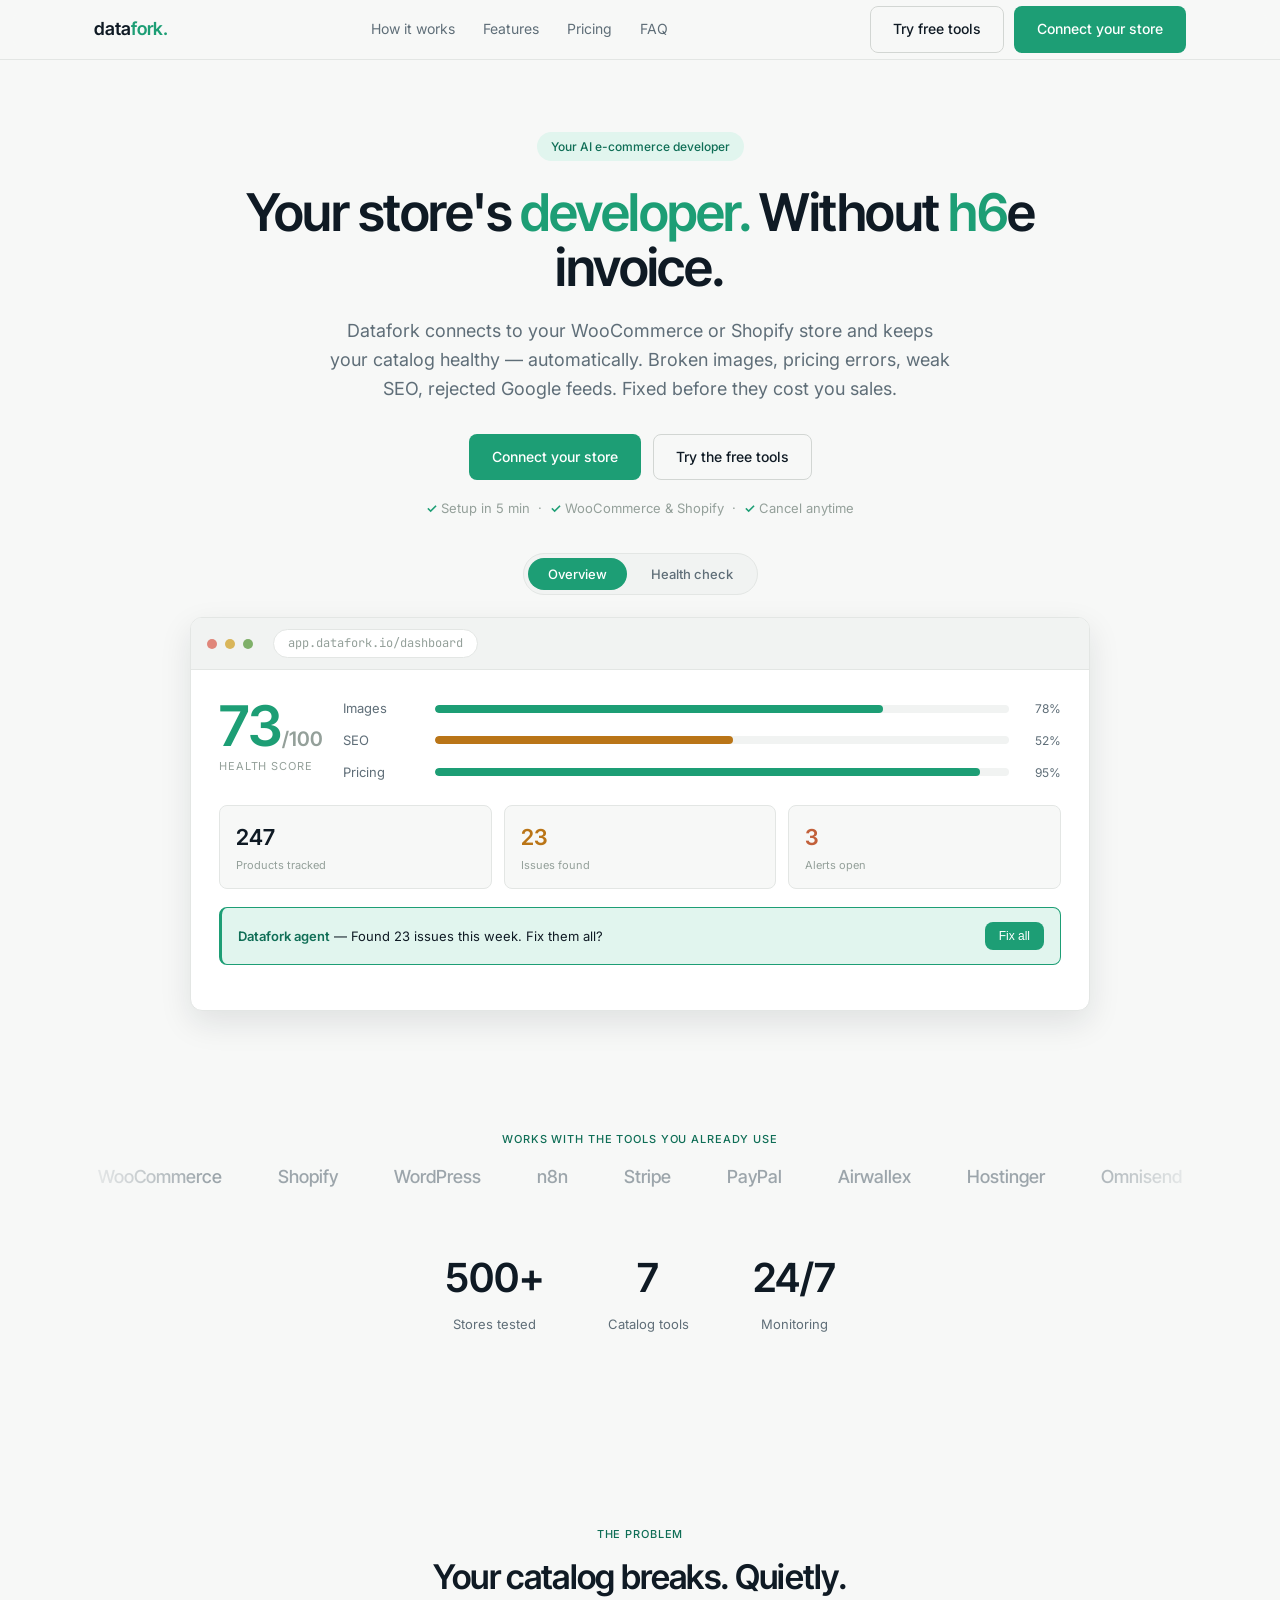
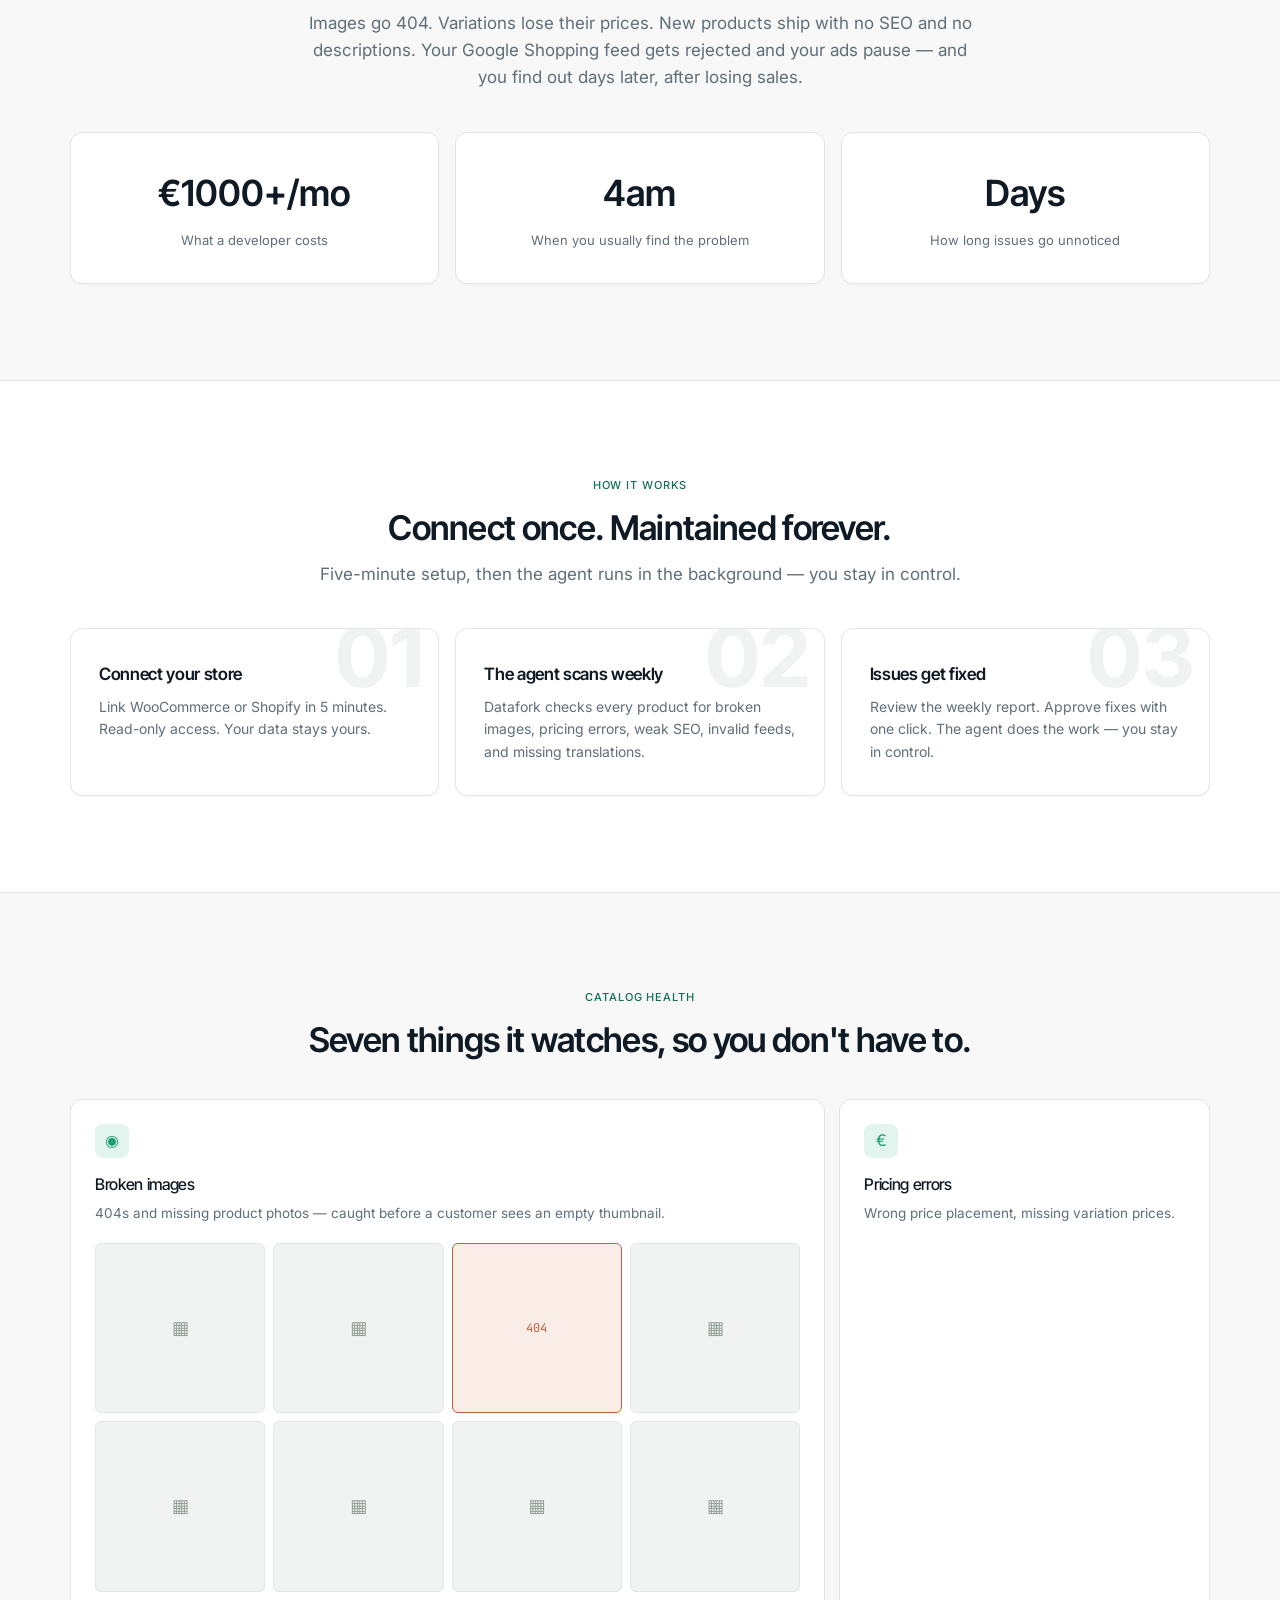
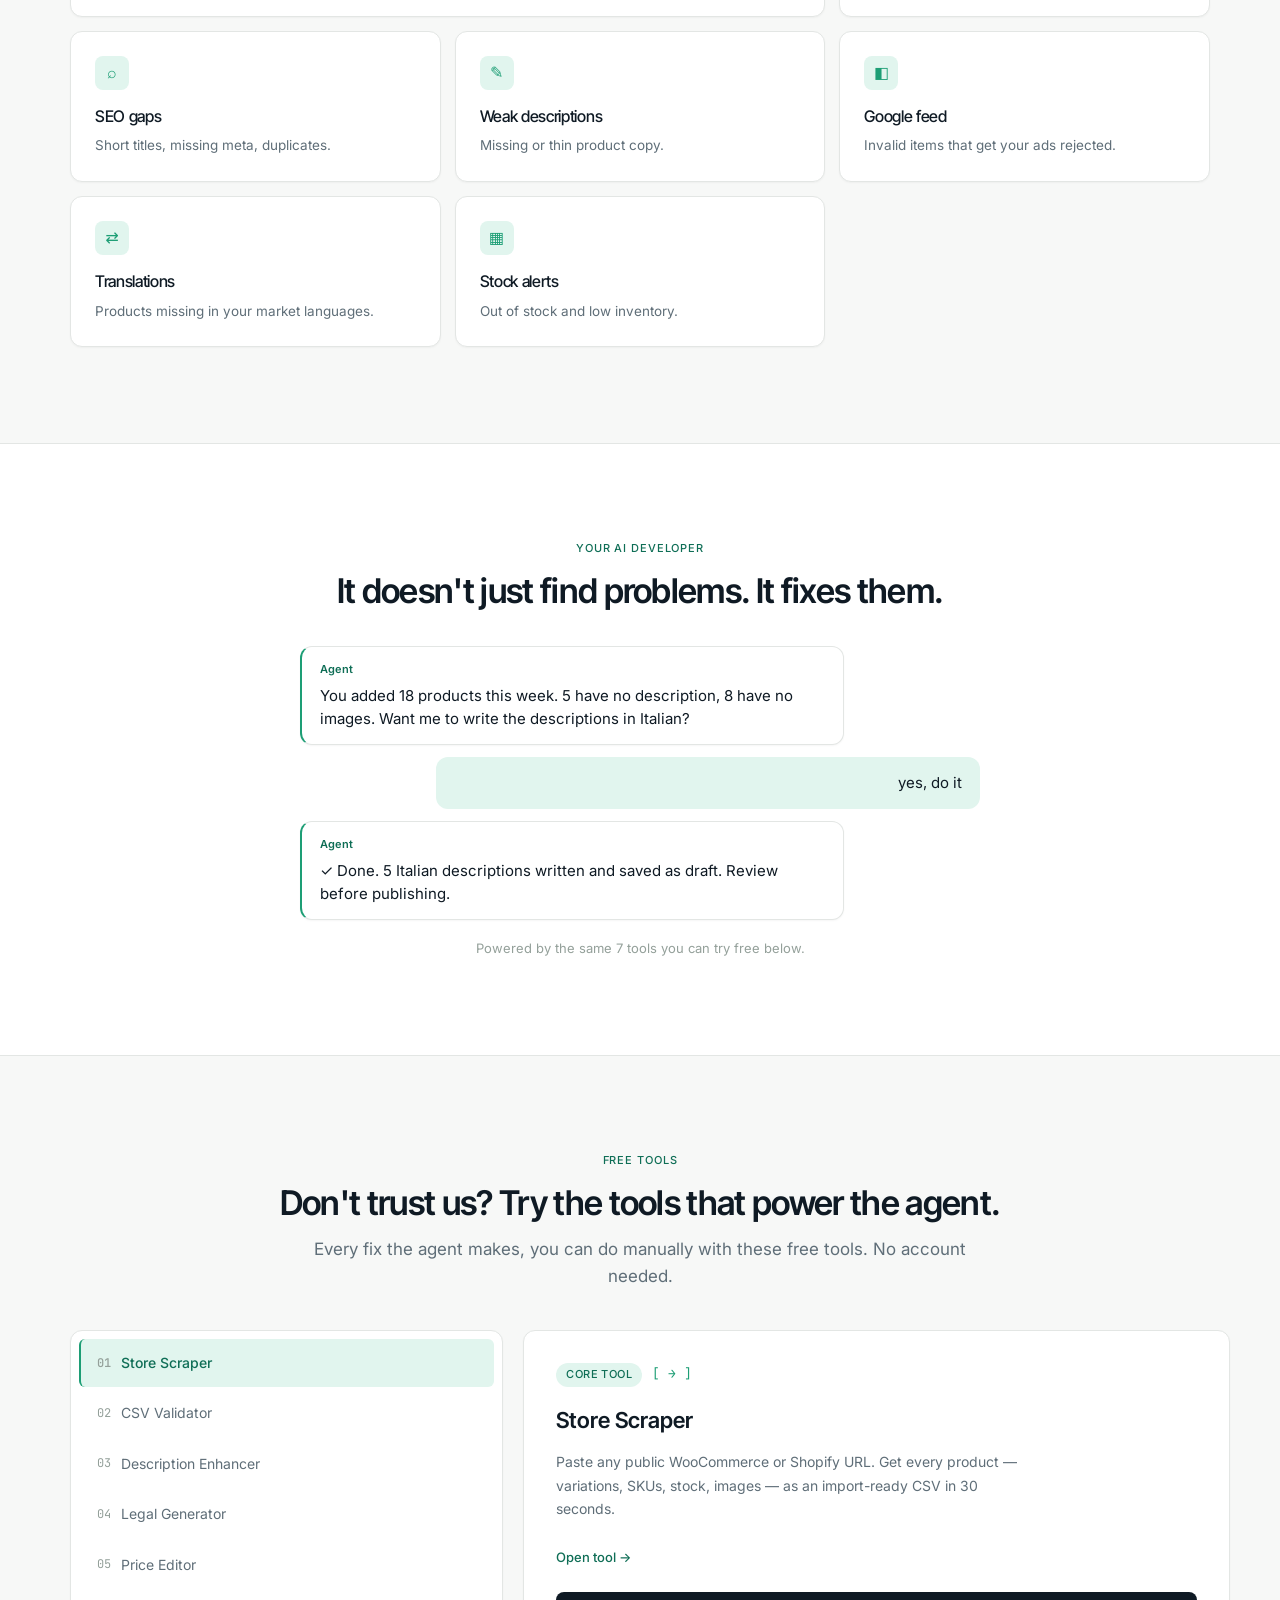
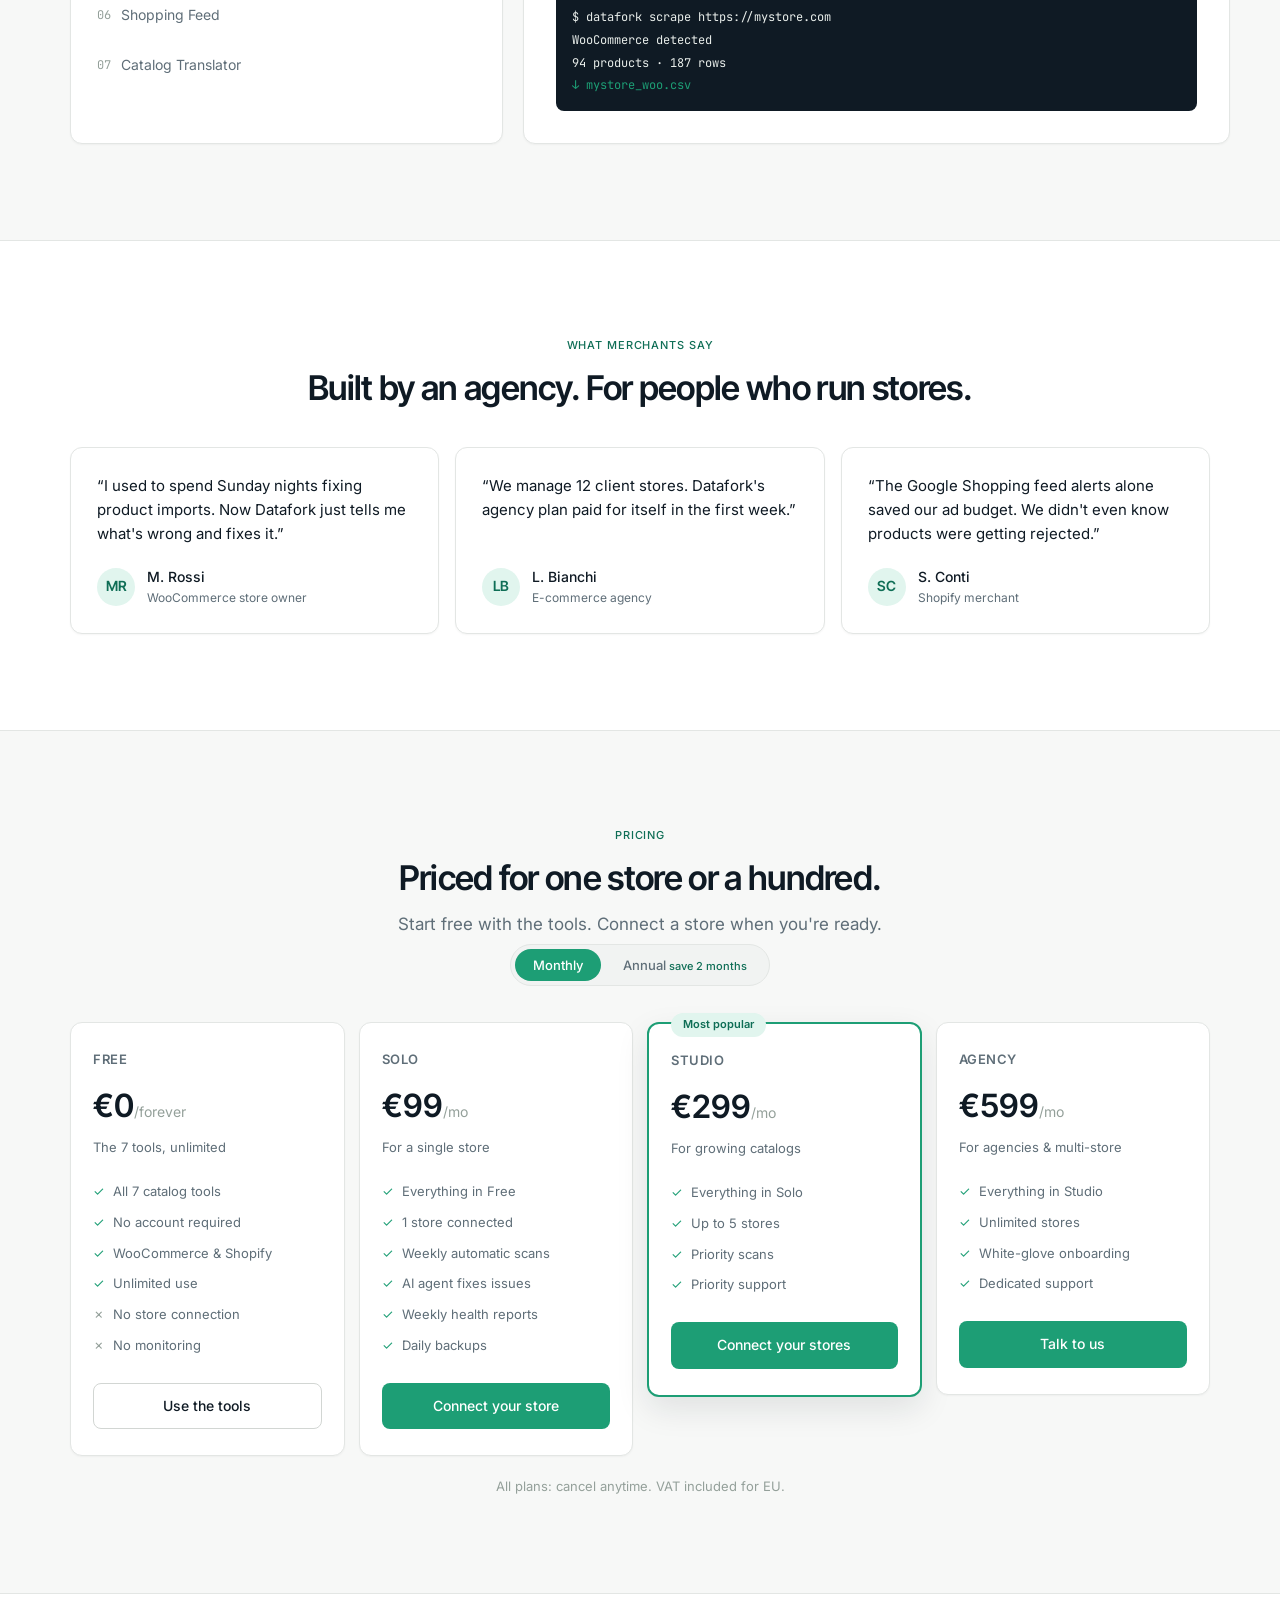
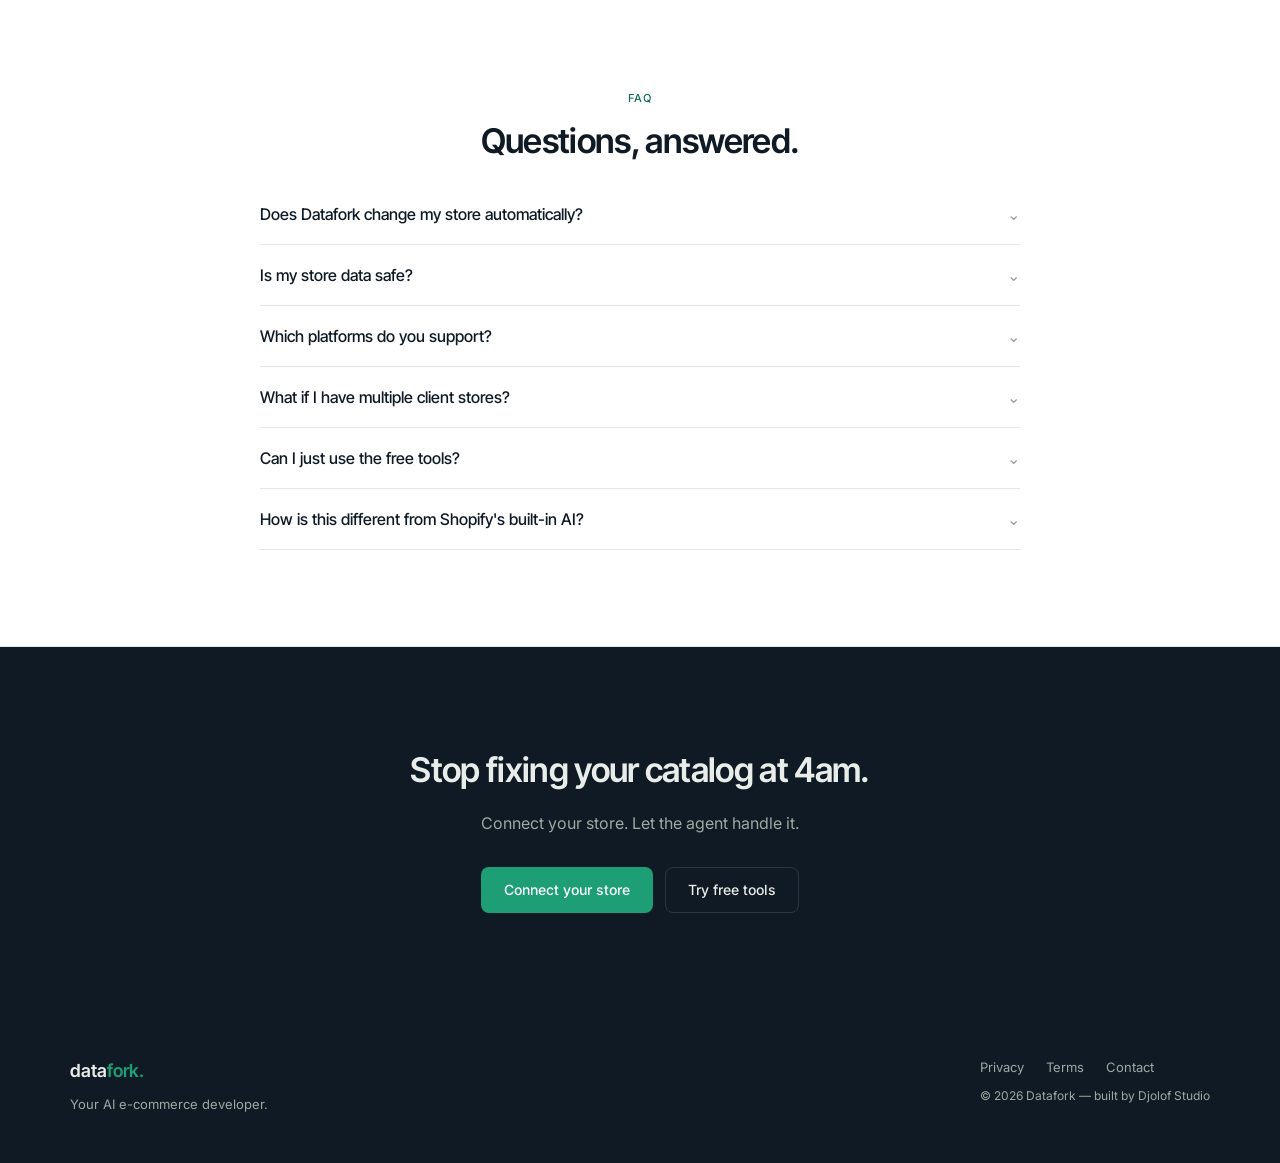
==== commit 6b5351d0: "landing: point Connect-your-store CTAs to absolute VPS dashboard URL so they work from Vercel Co-Aut" ====
--- a/index.html
+++ b/index.html
@@ -298,7 +298,7 @@
       </div>
       <div class="nav-right">
         <a href="http://76.13.149.203:5050/" class="btn btn-ghost">Try free tools</a>
-        <a href="/dashboard" class="btn btn-primary">Connect your store</a>
+        <a href="http://76.13.149.203:5050/dashboard" class="btn btn-primary">Connect your store</a>
       </div>
     </div>
   </nav>
@@ -309,7 +309,7 @@
     <h1 class="hero-h1" aria-label="Your store's developer. Without the invoice.">Your store's <span class="ac">developer.</span> Without the invoice.</h1>
     <p class="hero-sub">Datafork connects to your WooCommerce or Shopify store and keeps your catalog healthy — automatically. Broken images, pricing errors, weak SEO, rejected Google feeds. Fixed before they cost you sales.</p>
     <div class="hero-cta">
-      <a href="/dashboard" class="btn btn-primary">Connect your store</a>
+      <a href="http://76.13.149.203:5050/dashboard" class="btn btn-primary">Connect your store</a>
       <a href="http://76.13.149.203:5050/" class="btn btn-ghost">Try the free tools</a>
     </div>
     <div class="trust"><span class="ck">✓</span> Setup in 5 min &nbsp;·&nbsp; <span class="ck">✓</span> WooCommerce &amp; Shopify &nbsp;·&nbsp; <span class="ck">✓</span> Cancel anytime</div>
@@ -521,7 +521,7 @@
             <li><span class="y">✓</span> Weekly health reports</li>
             <li><span class="y">✓</span> Daily backups</li>
           </ul>
-          <a href="/dashboard" class="btn btn-primary">Connect your store</a>
+          <a href="http://76.13.149.203:5050/dashboard" class="btn btn-primary">Connect your store</a>
         </div>
         <div class="price pop">
           <span class="pbadge">Most popular</span>
@@ -534,7 +534,7 @@
             <li><span class="y">✓</span> Priority scans</li>
             <li><span class="y">✓</span> Priority support</li>
           </ul>
-          <a href="/dashboard" class="btn btn-primary">Connect your stores</a>
+          <a href="http://76.13.149.203:5050/dashboard" class="btn btn-primary">Connect your stores</a>
         </div>
         <div class="price">
           <div class="ptier">Agency</div>
@@ -546,7 +546,7 @@
             <li><span class="y">✓</span> White-glove onboarding</li>
             <li><span class="y">✓</span> Dedicated support</li>
           </ul>
-          <a href="/dashboard" class="btn btn-primary">Talk to us</a>
+          <a href="http://76.13.149.203:5050/dashboard" class="btn btn-primary">Talk to us</a>
         </div>
       </div>
       <p class="pnote">All plans: cancel anytime. VAT included for EU.</p>
@@ -575,7 +575,7 @@
       <h2>Stop fixing your catalog at 4am.</h2>
       <p>Connect your store. Let the agent handle it.</p>
       <div style="display:inline-flex;gap:12px;flex-wrap:wrap;justify-content:center;">
-        <a href="/dashboard" class="btn btn-primary">Connect your store</a>
+        <a href="http://76.13.149.203:5050/dashboard" class="btn btn-primary">Connect your store</a>
         <a href="http://76.13.149.203:5050/" class="btn btn-ghost">Try free tools</a>
       </div>
     </div>
